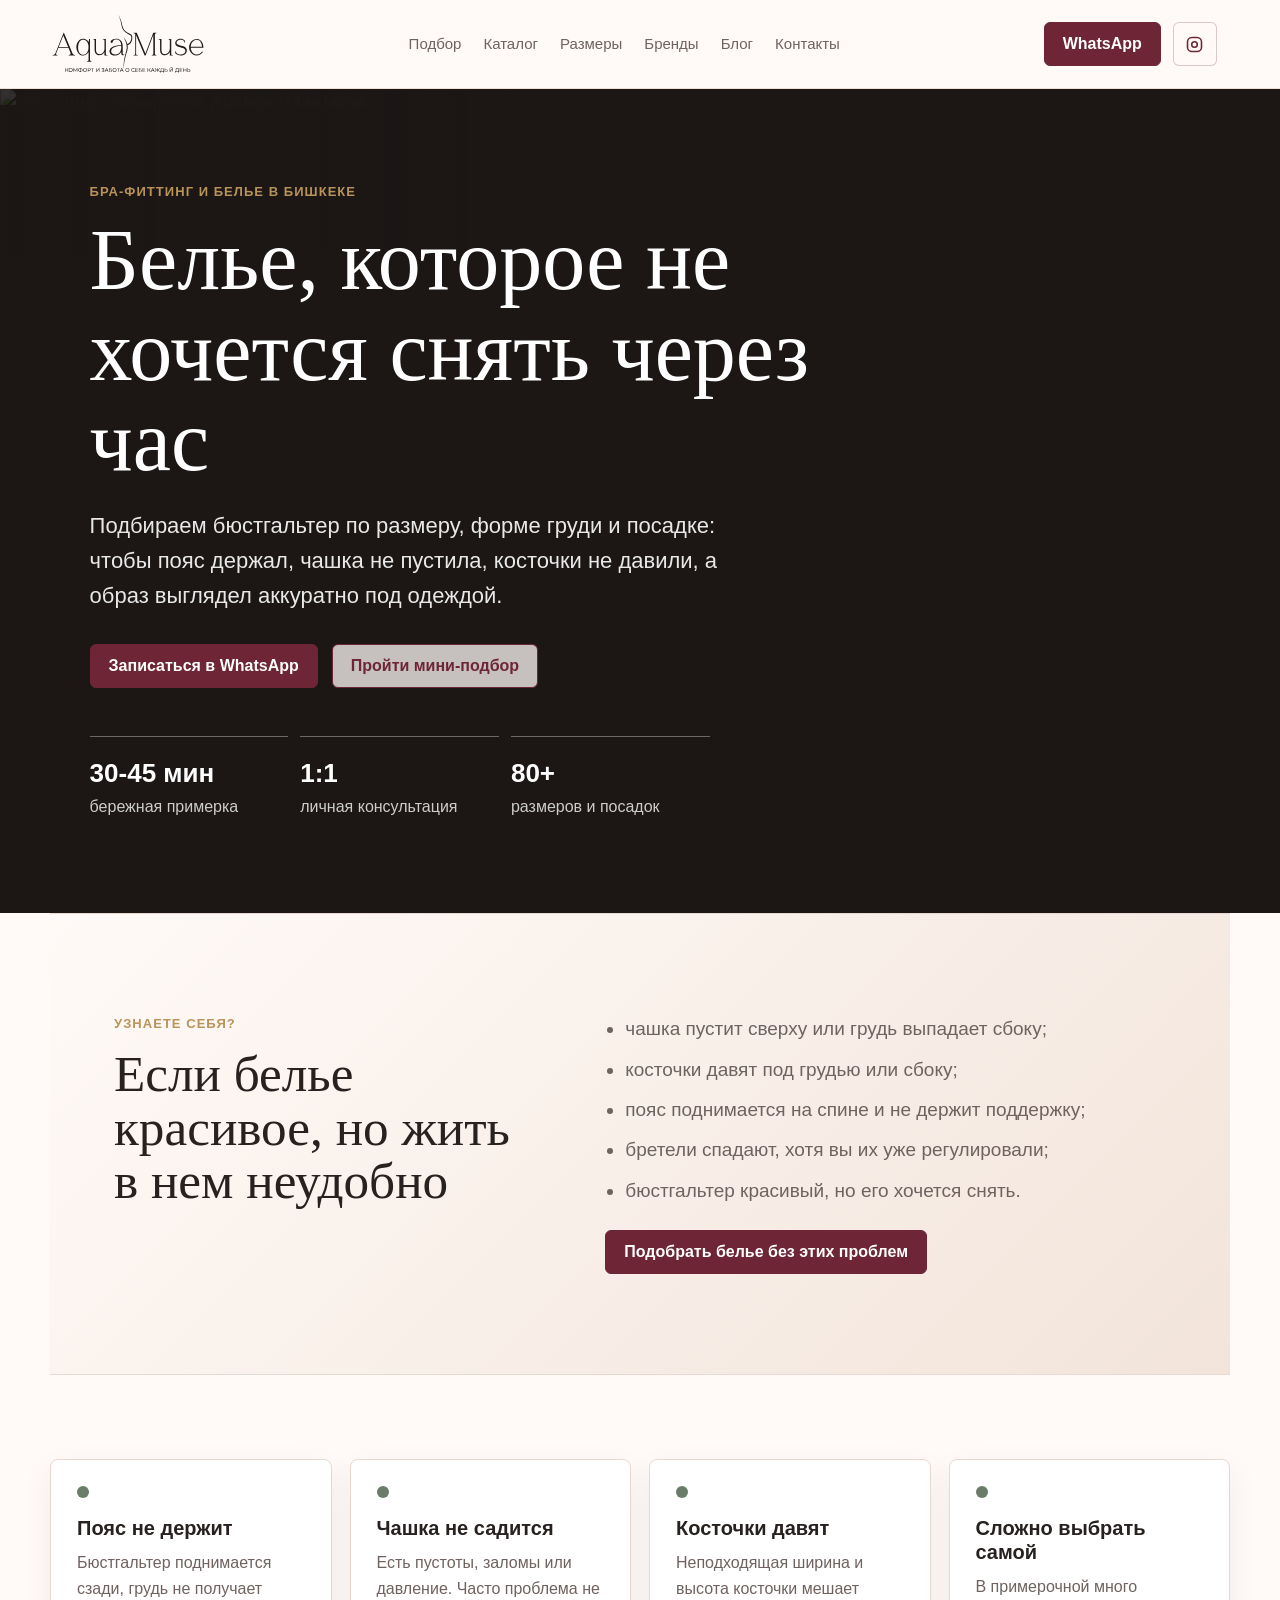
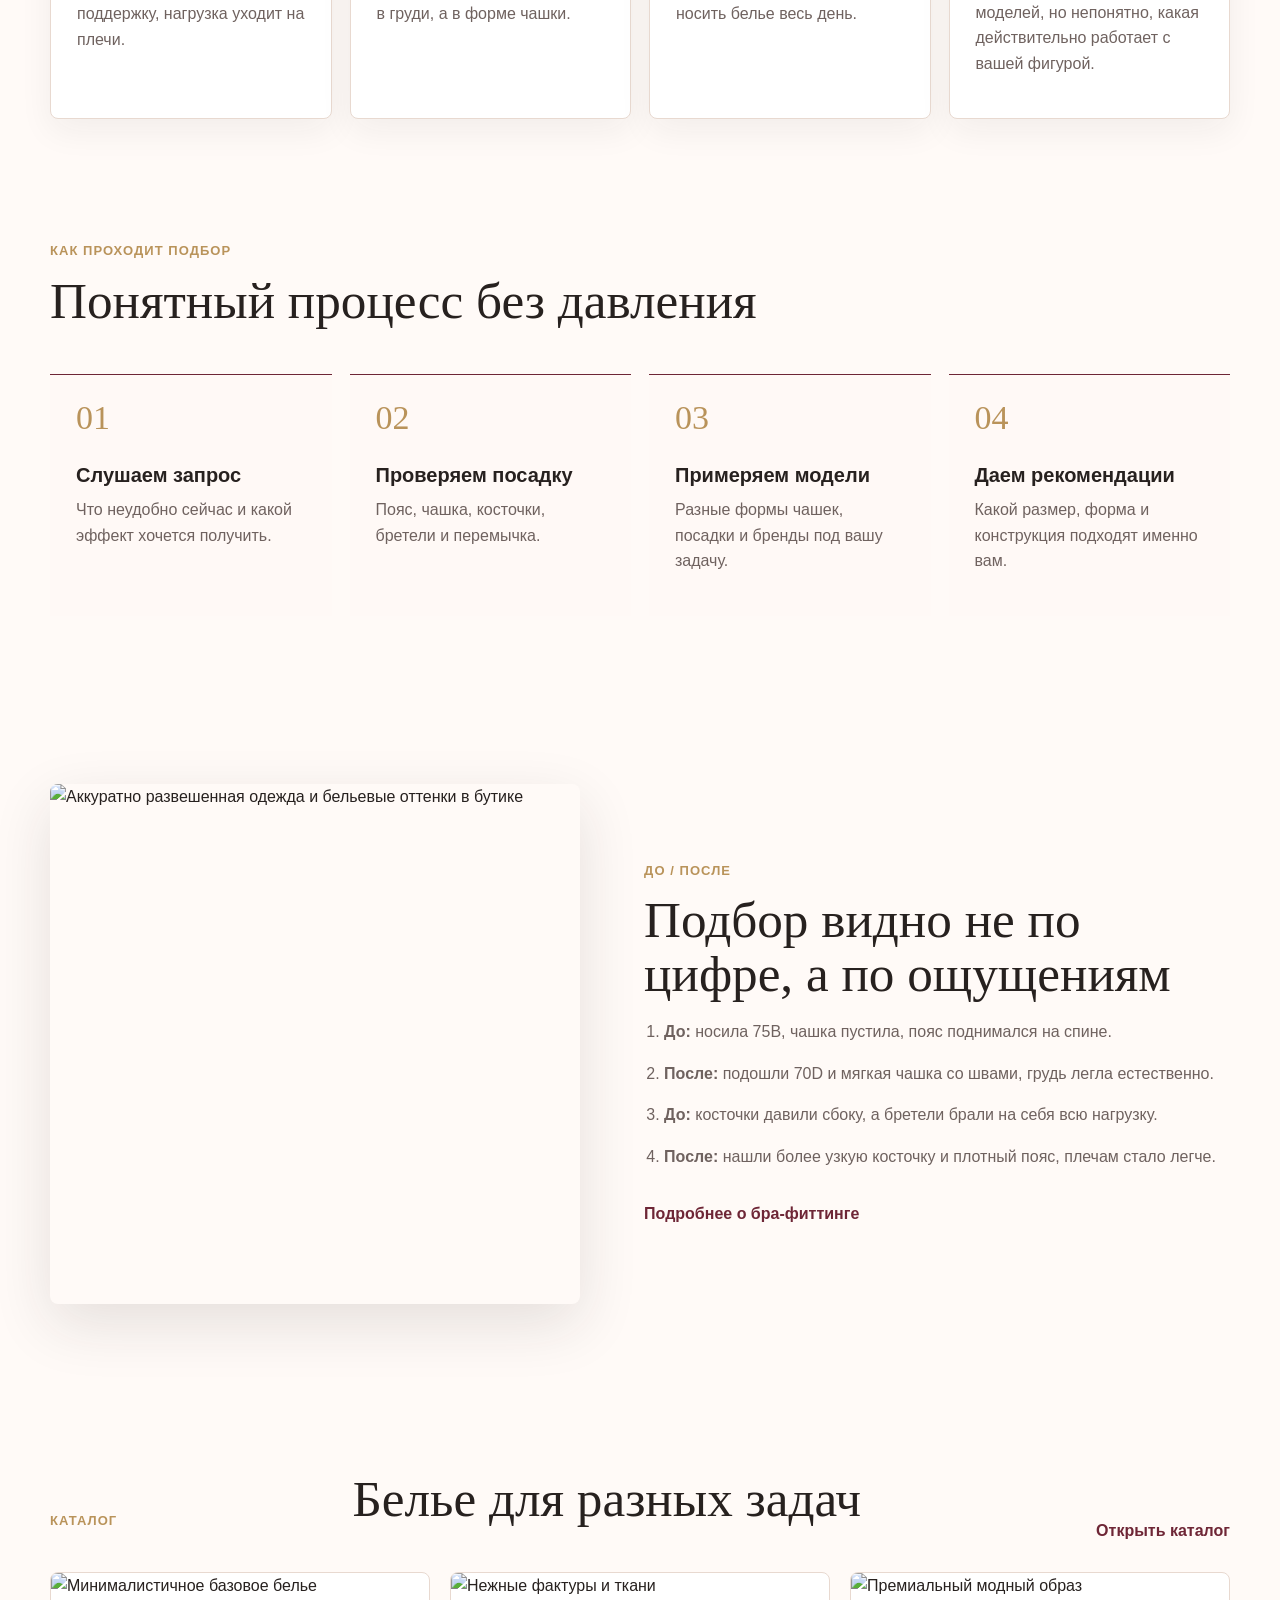
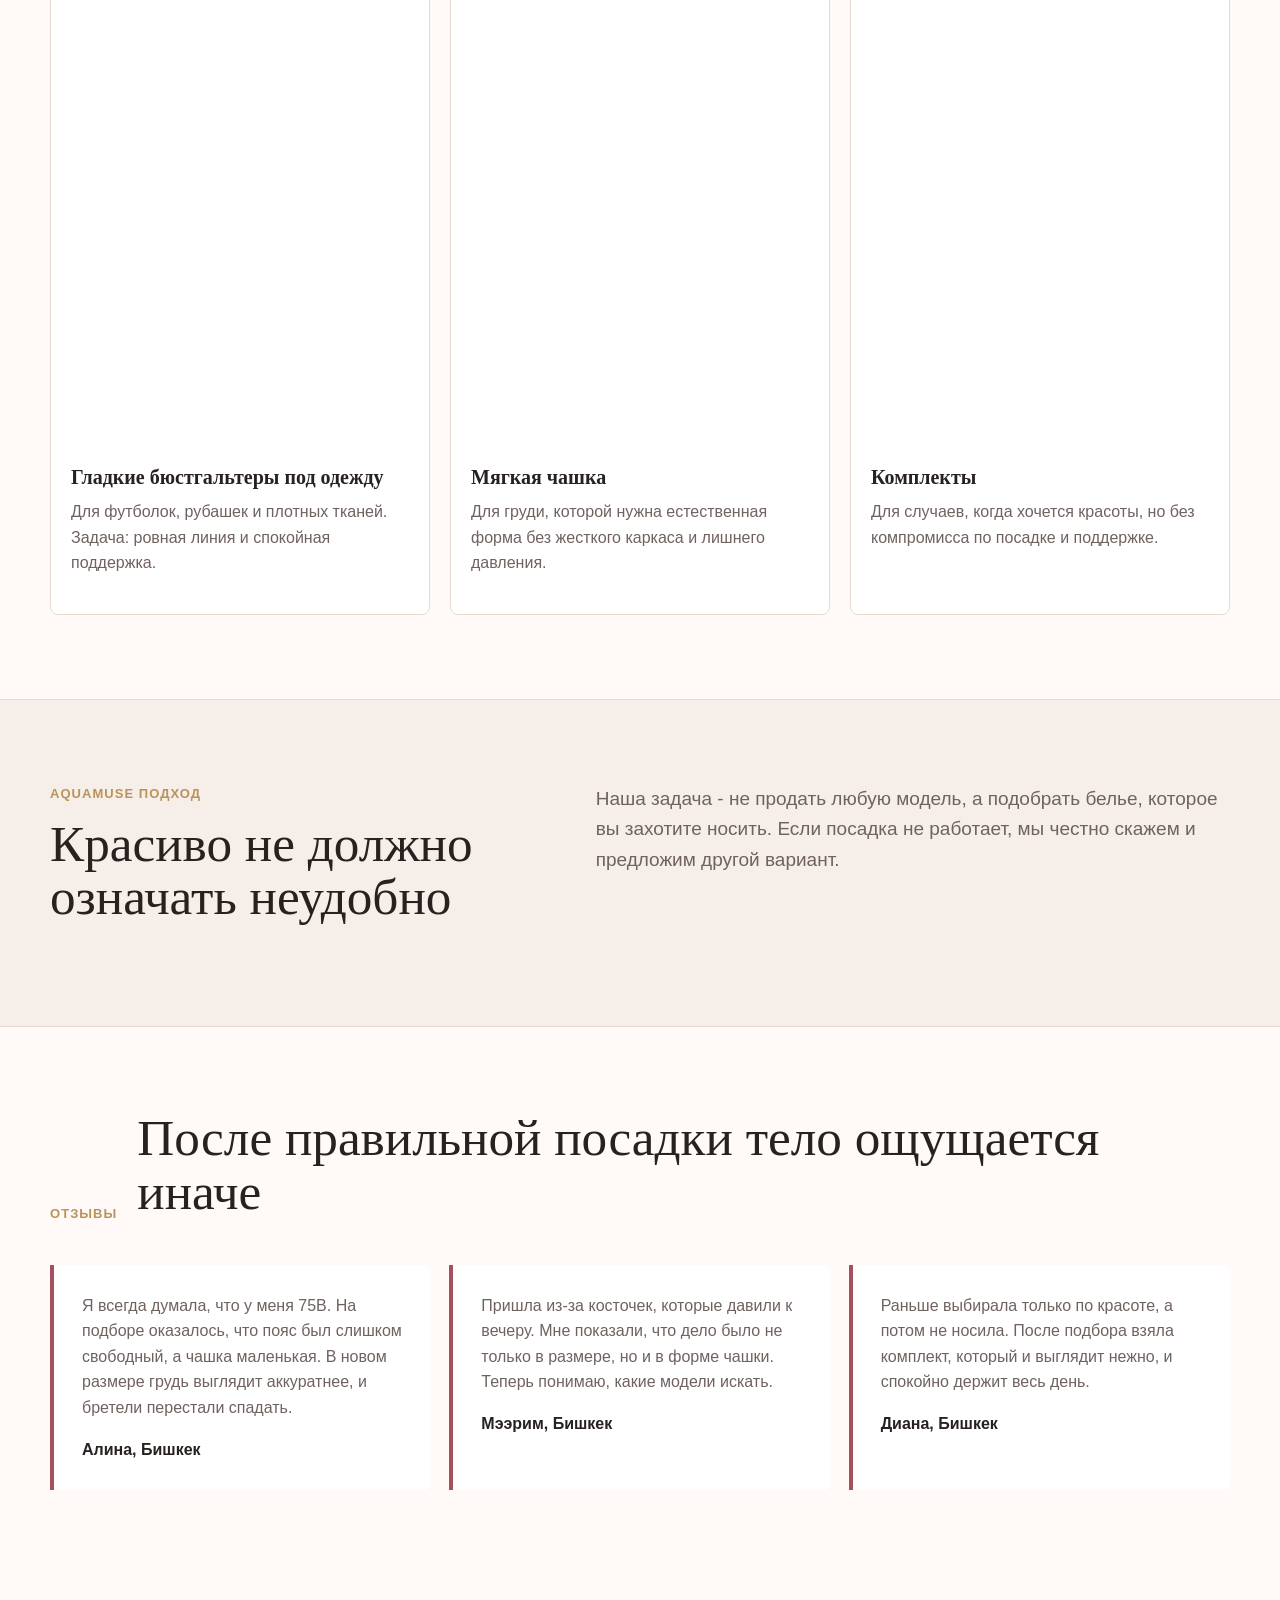
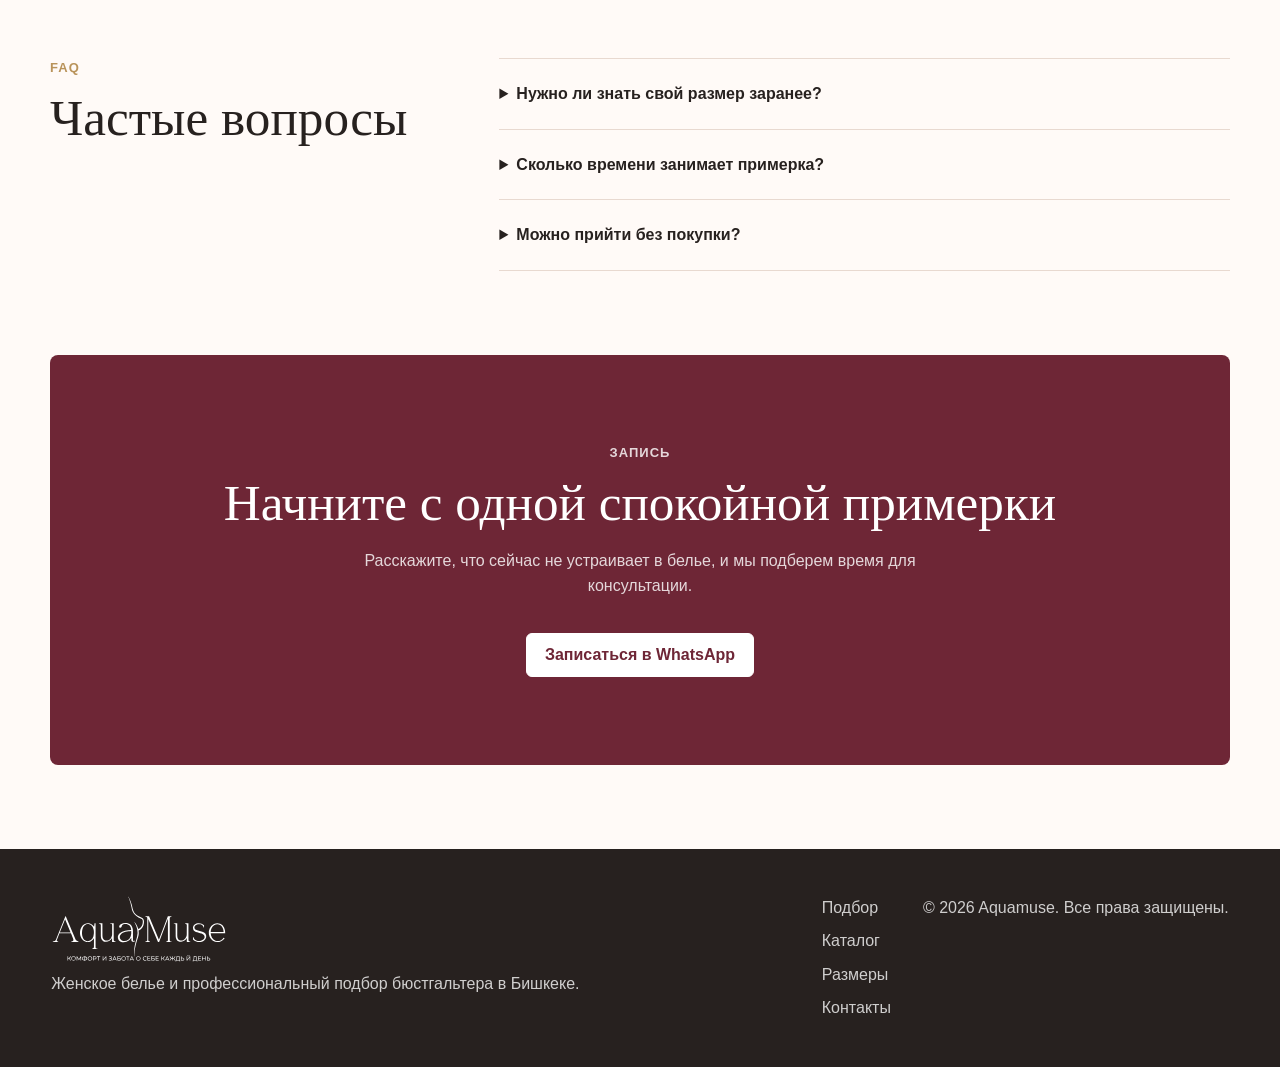
==== index.html @ 0400805e "Improve fit guide visuals and header social link" ====
<!doctype html>
<html lang="ru">
<head>
  <meta charset="utf-8">
  <meta name="viewport" content="width=device-width, initial-scale=1">
  <title>Aquamuse - белье и подбор бюстгальтера в Бишкеке</title>
  <meta name="description" content="Aquamuse помогает подобрать бюстгальтер по размеру, форме груди и посадке. Комфортное белье, бра-фиттинг и примерка в Бишкеке.">
  <meta name="theme-color" content="#f6eee8">
  <meta property="og:title" content="Aquamuse - белье и подбор бюстгальтера в Бишкеке">
  <meta property="og:description" content="Профессиональный подбор бюстгальтера и комфортное женское белье в Бишкеке.">
  <meta property="og:type" content="website">
  <meta property="og:image" content="https://images.unsplash.com/photo-1529139574466-a303027c1d8b?auto=format&fit=crop&w=1400&q=82">
  <link rel="stylesheet" href="styles.css">
  <script type="application/ld+json">
  {
    "@context": "https://schema.org",
    "@type": "LingerieStore",
    "name": "Aquamuse",
    "description": "Женское белье и профессиональный подбор бюстгальтера в Бишкеке.",
    "address": {
      "@type": "PostalAddress",
      "addressLocality": "Бишкек",
      "addressCountry": "KG"
    },
    "areaServed": "Бишкек",
    "url": "https://aquamuse.example"
  }
  </script>
</head>
<body>
  <header class="site-header">
    <a class="brand" href="index.html" aria-label="Aquamuse на главную"><img src="assets/logo-aquamuse.svg" alt="Aquamuse"></a>
    <button class="nav-toggle" type="button" aria-expanded="false" aria-controls="main-nav">
      <span></span><span></span><span></span>
    </button>
    <nav id="main-nav" class="main-nav" aria-label="Главная навигация">
      <a href="podbor-byustgaltera-bishkek.html">Подбор</a>
      <a href="catalog.html">Каталог</a>
      <a href="razmery.html">Размеры</a>
      <a href="brendy.html">Бренды</a>
      <a href="blog.html">Блог</a>
      <a href="kontakty.html">Контакты</a>
    </nav>
    <a class="header-cta" href="https://api.whatsapp.com/send/?phone=996550333087&text&type=phone_number&app_absent=0">WhatsApp</a>
    <a class="header-social" href="https://www.instagram.com/aquamuse.kg?igsh=Z3l3c3MxdXA5Ynk5" target="_blank" rel="noopener" aria-label="Instagram Aquamuse">
      <svg viewBox="0 0 24 24" aria-hidden="true"><rect x="4" y="4" width="16" height="16" rx="5"></rect><circle cx="12" cy="12" r="3.2"></circle><path d="M16.8 7.2h.01"></path></svg>
    </a>
  </header>

  <main>
    <section class="hero">
      <div class="hero-media">
        <img src="https://images.unsplash.com/photo-1529139574466-a303027c1d8b?auto=format&fit=crop&w=1600&q=82" alt="Элегантная примерочная и мягкие ткани белья">
      </div>
      <div class="hero-content">
        <p class="eyebrow">Бра-фиттинг и белье в Бишкеке</p>
        <h1>Белье, которое не хочется снять через час</h1>
        <p class="hero-copy">Подбираем бюстгальтер по размеру, форме груди и посадке: чтобы пояс держал, чашка не пустила, косточки не давили, а образ выглядел аккуратно под одеждой.</p>
        <div class="hero-actions">
          <a class="button primary" href="https://api.whatsapp.com/send/?phone=996550333087&text&type=phone_number&app_absent=0">Записаться в WhatsApp</a>
          <a class="button secondary" href="razmery.html">Пройти мини-подбор</a>
        </div>
        <dl class="hero-stats" aria-label="Преимущества Aquamuse">
          <div><dt>30-45 мин</dt><dd>бережная примерка</dd></div>
          <div><dt>1:1</dt><dd>личная консультация</dd></div>
          <div><dt>80+</dt><dd>размеров и посадок</dd></div>
        </dl>
      </div>
    </section>

    <section class="section self-check">
      <div>
        <p class="eyebrow">Узнаете себя?</p>
        <h2>Если белье красивое, но жить в нем неудобно</h2>
      </div>
      <div>
        <ul class="check-list compact">
          <li>чашка пустит сверху или грудь выпадает сбоку;</li>
          <li>косточки давят под грудью или сбоку;</li>
          <li>пояс поднимается на спине и не держит поддержку;</li>
          <li>бретели спадают, хотя вы их уже регулировали;</li>
          <li>бюстгальтер красивый, но его хочется снять.</li>
        </ul>
        <a class="button primary" href="https://api.whatsapp.com/send/?phone=996550333087&text&type=phone_number&app_absent=0">Подобрать белье без этих проблем</a>
      </div>
    </section>

    <section class="section pain-list" aria-label="Проблемы с посадкой белья">
      <article>
        <span class="icon-dot"></span>
        <h3>Пояс не держит</h3>
        <p>Бюстгальтер поднимается сзади, грудь не получает поддержку, нагрузка уходит на плечи.</p>
      </article>
      <article>
        <span class="icon-dot"></span>
        <h3>Чашка не садится</h3>
        <p>Есть пустоты, заломы или давление. Часто проблема не в груди, а в форме чашки.</p>
      </article>
      <article>
        <span class="icon-dot"></span>
        <h3>Косточки давят</h3>
        <p>Неподходящая ширина и высота косточки мешает носить белье весь день.</p>
      </article>
      <article>
        <span class="icon-dot"></span>
        <h3>Сложно выбрать самой</h3>
        <p>В примерочной много моделей, но непонятно, какая действительно работает с вашей фигурой.</p>
      </article>
    </section>

    <section class="section fit-process">
      <div class="section-heading">
        <div>
          <p class="eyebrow">Как проходит подбор</p>
          <h2>Понятный процесс без давления</h2>
        </div>
      </div>
      <div class="process-grid">
        <article><span>01</span><h3>Слушаем запрос</h3><p>Что неудобно сейчас и какой эффект хочется получить.</p></article>
        <article><span>02</span><h3>Проверяем посадку</h3><p>Пояс, чашка, косточки, бретели и перемычка.</p></article>
        <article><span>03</span><h3>Примеряем модели</h3><p>Разные формы чашек, посадки и бренды под вашу задачу.</p></article>
        <article><span>04</span><h3>Даем рекомендации</h3><p>Какой размер, форма и конструкция подходят именно вам.</p></article>
      </div>
    </section>

    <section class="section split">
      <div class="split-media">
        <img src="https://images.unsplash.com/photo-1558769132-cb1aea458c5e?auto=format&fit=crop&w=1300&q=82" alt="Аккуратно развешенная одежда и бельевые оттенки в бутике">
      </div>
      <div class="split-content">
        <p class="eyebrow">До / После</p>
        <h2>Подбор видно не по цифре, а по ощущениям</h2>
        <ol class="steps">
          <li><strong>До:</strong> носила 75B, чашка пустила, пояс поднимался на спине.</li>
          <li><strong>После:</strong> подошли 70D и мягкая чашка со швами, грудь легла естественно.</li>
          <li><strong>До:</strong> косточки давили сбоку, а бретели брали на себя всю нагрузку.</li>
          <li><strong>После:</strong> нашли более узкую косточку и плотный пояс, плечам стало легче.</li>
        </ol>
        <a class="text-link" href="podbor-byustgaltera-bishkek.html">Подробнее о бра-фиттинге</a>
      </div>
    </section>

    <section class="section catalog-preview">
      <div class="section-heading">
        <p class="eyebrow">Каталог</p>
        <h2>Белье для разных задач</h2>
        <a class="text-link" href="catalog.html">Открыть каталог</a>
      </div>
      <div class="product-grid">
        <article class="product-card">
          <img src="https://images.unsplash.com/photo-1583846717393-dc2412c95ed7?auto=format&fit=crop&w=900&q=80" alt="Минималистичное базовое белье">
          <h3>Гладкие бюстгальтеры под одежду</h3>
          <p>Для футболок, рубашек и плотных тканей. Задача: ровная линия и спокойная поддержка.</p>
        </article>
        <article class="product-card">
          <img src="https://images.unsplash.com/photo-1618220179428-22790b461013?auto=format&fit=crop&w=900&q=80" alt="Нежные фактуры и ткани">
          <h3>Мягкая чашка</h3>
          <p>Для груди, которой нужна естественная форма без жесткого каркаса и лишнего давления.</p>
        </article>
        <article class="product-card">
          <img src="https://images.unsplash.com/photo-1515886657613-9f3515b0c78f?auto=format&fit=crop&w=900&q=80" alt="Премиальный модный образ">
          <h3>Комплекты</h3>
          <p>Для случаев, когда хочется красоты, но без компромисса по посадке и поддержке.</p>
        </article>
      </div>
    </section>

    <section class="section trust-band">
      <div>
        <p class="eyebrow">Aquamuse подход</p>
        <h2>Красиво не должно означать неудобно</h2>
      </div>
      <p>Наша задача - не продать любую модель, а подобрать белье, которое вы захотите носить. Если посадка не работает, мы честно скажем и предложим другой вариант.</p>
    </section>

    <section class="section reviews">
      <div class="section-heading">
        <p class="eyebrow">Отзывы</p>
        <h2>После правильной посадки тело ощущается иначе</h2>
      </div>
      <div class="review-grid">
        <blockquote>
          <p>Я всегда думала, что у меня 75B. На подборе оказалось, что пояс был слишком свободный, а чашка маленькая. В новом размере грудь выглядит аккуратнее, и бретели перестали спадать.</p>
          <cite>Алина, Бишкек</cite>
        </blockquote>
        <blockquote>
          <p>Пришла из-за косточек, которые давили к вечеру. Мне показали, что дело было не только в размере, но и в форме чашки. Теперь понимаю, какие модели искать.</p>
          <cite>Мээрим, Бишкек</cite>
        </blockquote>
        <blockquote>
          <p>Раньше выбирала только по красоте, а потом не носила. После подбора взяла комплект, который и выглядит нежно, и спокойно держит весь день.</p>
          <cite>Диана, Бишкек</cite>
        </blockquote>
      </div>
    </section>

    <section class="section faq">
      <div>
        <p class="eyebrow">FAQ</p>
        <h2>Частые вопросы</h2>
      </div>
      <div class="accordion">
        <details>
          <summary>Нужно ли знать свой размер заранее?</summary>
          <p>Нет. Для этого и нужен подбор: мы проверим текущий размер, посадку и предложим подходящие варианты.</p>
        </details>
        <details>
          <summary>Сколько времени занимает примерка?</summary>
          <p>Обычно 30-45 минут. Если нужно подобрать несколько задач, лучше заложить около часа.</p>
        </details>
        <details>
          <summary>Можно прийти без покупки?</summary>
          <p>Да. Консультация помогает понять размер и посадку, а покупка остается вашим решением.</p>
        </details>
      </div>
    </section>

    <section class="section final-cta">
      <p class="eyebrow">Запись</p>
      <h2>Начните с одной спокойной примерки</h2>
      <p>Расскажите, что сейчас не устраивает в белье, и мы подберем время для консультации.</p>
      <a class="button primary" href="https://api.whatsapp.com/send/?phone=996550333087&text&type=phone_number&app_absent=0">Записаться в WhatsApp</a>
    </section>
  </main>

  <footer class="site-footer">
    <div>
      <a class="brand" href="index.html"><img src="assets/logo-aquamuse.svg" alt="Aquamuse"></a>
      <p>Женское белье и профессиональный подбор бюстгальтера в Бишкеке.</p>
    </div>
    <nav aria-label="Навигация в подвале">
      <a href="podbor-byustgaltera-bishkek.html">Подбор</a>
      <a href="catalog.html">Каталог</a>
      <a href="razmery.html">Размеры</a>
      <a href="kontakty.html">Контакты</a>
    </nav>
    <p class="footer-note">© 2026 Aquamuse. Все права защищены.</p>
  </footer>
  <script src="script.js"></script>
</body>
</html>
---- styles.css ----
:root {
  --ink: #27211f;
  --muted: #6f625f;
  --paper: #fffaf7;
  --soft: #f6eee8;
  --line: #e8d9d0;
  --rose: #a84f5f;
  --wine: #6e2636;
  --sage: #697d68;
  --blue: #425a6b;
  --gold: #b9935a;
  --shadow: 0 20px 60px rgba(39, 33, 31, .12);
}

* { box-sizing: border-box; }

html { scroll-behavior: smooth; }

body {
  margin: 0;
  color: var(--ink);
  background: var(--paper);
  font-family: Inter, "Segoe UI", Arial, sans-serif;
  line-height: 1.6;
}

img {
  display: block;
  width: 100%;
  height: 100%;
  object-fit: cover;
}

a { color: inherit; text-decoration: none; }

.site-header {
  position: sticky;
  top: 0;
  z-index: 20;
  display: grid;
  grid-template-columns: auto 1fr auto auto auto;
  align-items: center;
  gap: 12px;
  min-height: 76px;
  padding: 14px clamp(18px, 4vw, 52px);
  background: rgba(255, 250, 247, .88);
  border-bottom: 1px solid rgba(232, 217, 208, .78);
  backdrop-filter: blur(18px);
}

.brand {
  display: inline-flex;
  align-items: center;
  width: clamp(132px, 12vw, 172px);
  min-width: 132px;
}

.brand img {
  display: block;
  width: 100%;
  height: auto;
  object-fit: contain;
}

.main-nav {
  display: flex;
  justify-content: center;
  gap: 22px;
  color: var(--muted);
  font-size: 15px;
}

.main-nav a:hover, .text-link:hover { color: var(--wine); }

.header-cta, .button {
  display: inline-flex;
  align-items: center;
  justify-content: center;
  min-height: 44px;
  padding: 12px 18px;
  border: 1px solid var(--wine);
  border-radius: 6px;
  font-weight: 700;
  line-height: 1.1;
}

.header-cta, .button.primary {
  color: #fff;
  background: var(--wine);
}

.header-social {
  display: inline-grid;
  place-items: center;
  width: 44px;
  height: 44px;
  border: 1px solid rgba(110, 38, 54, .24);
  border-radius: 6px;
  color: var(--wine);
  background: rgba(255, 250, 247, .9);
  transition: transform .2s ease, border-color .2s ease, background .2s ease;
}

.header-social:hover {
  border-color: var(--wine);
  background: #fff;
  transform: translateY(-1px);
}

.header-social svg {
  width: 21px;
  height: 21px;
  fill: none;
  stroke: currentColor;
  stroke-width: 1.8;
}

.button.secondary {
  color: var(--wine);
  background: rgba(255, 250, 247, .75);
}

.nav-toggle {
  display: none;
  width: 44px;
  height: 44px;
  border: 1px solid var(--line);
  border-radius: 6px;
  background: #fff;
}

.nav-toggle span {
  display: block;
  width: 18px;
  height: 2px;
  margin: 4px auto;
  background: var(--ink);
}

.hero {
  position: relative;
  display: grid;
  min-height: calc(100vh - 76px);
  overflow: hidden;
  background: #1c1715;
}

.hero-media {
  position: absolute;
  inset: 0;
  opacity: .72;
}

.hero-media::after {
  content: "";
  position: absolute;
  inset: 0;
  background: linear-gradient(90deg, rgba(28, 23, 21, .84), rgba(28, 23, 21, .48), rgba(28, 23, 21, .16));
}

.hero-content {
  position: relative;
  align-self: center;
  width: min(720px, calc(100% - 36px));
  margin-left: clamp(18px, 7vw, 96px);
  padding: 72px 0;
  color: #fff;
}

.eyebrow {
  margin: 0 0 12px;
  color: var(--gold);
  font-size: 13px;
  font-weight: 800;
  letter-spacing: .08em;
  text-transform: uppercase;
}

h1, h2, h3, p { margin-top: 0; }

h1, h2 {
  line-height: 1.05;
  letter-spacing: 0;
}

h1 {
  max-width: 820px;
  margin-bottom: 22px;
  font-family: Georgia, "Times New Roman", serif;
  font-size: clamp(42px, 7vw, 86px);
  font-weight: 500;
}

h2 {
  margin-bottom: 18px;
  font-family: Georgia, "Times New Roman", serif;
  font-size: clamp(30px, 4vw, 52px);
  font-weight: 500;
}

h3 { margin-bottom: 10px; font-size: 20px; line-height: 1.2; }

.hero-copy {
  max-width: 650px;
  color: rgba(255, 255, 255, .9);
  font-size: clamp(18px, 2vw, 22px);
}

.hero-actions {
  display: flex;
  flex-wrap: wrap;
  gap: 14px;
  margin-top: 30px;
}

.hero-stats {
  display: grid;
  grid-template-columns: repeat(3, minmax(120px, 1fr));
  gap: 12px;
  max-width: 620px;
  margin: 48px 0 0;
}

.hero-stats div {
  padding-top: 16px;
  border-top: 1px solid rgba(255, 255, 255, .35);
}

.hero-stats dt {
  font-size: 26px;
  font-weight: 800;
}

.hero-stats dd {
  margin: 0;
  color: rgba(255, 255, 255, .78);
}

.section, .page-title, .page-hero {
  width: min(1180px, calc(100% - 36px));
  margin-inline: auto;
}

.section { padding: 84px 0; }

.intro-grid, .trust-band, .booking-section, .self-check {
  display: grid;
  grid-template-columns: minmax(260px, .85fr) minmax(320px, 1.15fr);
  gap: clamp(28px, 6vw, 86px);
  align-items: start;
}

.intro-grid p:last-child, .trust-band p:last-child {
  color: var(--muted);
  font-size: 19px;
}

.self-check {
  padding: clamp(62px, 8vw, 100px) clamp(18px, 5vw, 72px);
  border-block: 1px solid var(--line);
  background: linear-gradient(135deg, #fffaf7, #f2e4da);
}

.self-check .button {
  margin-top: 24px;
}

.pain-list, .fit-grid, .brand-list, .blog-grid {
  display: grid;
  grid-template-columns: repeat(4, 1fr);
  gap: 18px;
}

.pain-list article, .fit-grid article, .brand-list article, .blog-grid article, .booking-note, .contact-panel {
  min-height: 100%;
  padding: 26px;
  border: 1px solid var(--line);
  border-radius: 8px;
  background: #fff;
  box-shadow: 0 12px 34px rgba(39, 33, 31, .06);
}

.pain-list p, .fit-grid p, .brand-list p, .blog-grid p, .product-card p, blockquote p {
  color: var(--muted);
}

.icon-dot {
  display: block;
  width: 12px;
  height: 12px;
  margin-bottom: 18px;
  border-radius: 50%;
  background: var(--sage);
}

.split, .page-hero {
  display: grid;
  grid-template-columns: minmax(300px, .95fr) minmax(320px, 1.05fr);
  gap: clamp(28px, 5vw, 68px);
  align-items: center;
}

.split-media, .page-hero img {
  min-height: 520px;
  overflow: hidden;
  border-radius: 8px;
  box-shadow: var(--shadow);
}

.steps {
  display: grid;
  gap: 16px;
  padding-left: 20px;
  color: var(--muted);
}

.text-link {
  display: inline-flex;
  margin-top: 16px;
  color: var(--wine);
  font-weight: 800;
}

.section-heading {
  display: flex;
  align-items: end;
  justify-content: space-between;
  gap: 20px;
  margin-bottom: 28px;
}

.product-grid {
  display: grid;
  grid-template-columns: repeat(3, 1fr);
  gap: 20px;
}

.product-grid.large {
  grid-template-columns: repeat(4, 1fr);
}

.product-card {
  overflow: hidden;
  border: 1px solid var(--line);
  border-radius: 8px;
  background: #fff;
}

.product-card img {
  aspect-ratio: 4 / 5;
  height: auto;
}

.product-card h2, .product-card h3, .product-card p {
  padding-inline: 20px;
}

.product-card h2, .product-card h3 {
  margin-top: 20px;
  font-family: Georgia, "Times New Roman", serif;
}

.product-card p { padding-bottom: 22px; }

.trust-band {
  width: 100%;
  max-width: none;
  padding-inline: max(18px, calc((100vw - 1180px) / 2));
  background: var(--soft);
  border-block: 1px solid var(--line);
}

.review-grid {
  display: grid;
  grid-template-columns: repeat(3, 1fr);
  gap: 18px;
}

blockquote {
  margin: 0;
  padding: 28px;
  border-left: 4px solid var(--rose);
  background: #fff;
  border-radius: 0 8px 8px 0;
}

cite {
  color: var(--ink);
  font-style: normal;
  font-weight: 800;
}

.faq {
  display: grid;
  grid-template-columns: .7fr 1.3fr;
  gap: 56px;
}

details {
  border-top: 1px solid var(--line);
  padding: 22px 0;
}

details:last-child { border-bottom: 1px solid var(--line); }

summary {
  cursor: pointer;
  font-weight: 800;
}

details p {
  margin: 14px 0 0;
  color: var(--muted);
}

.final-cta {
  text-align: center;
  padding: 88px 24px;
  background: var(--wine);
  color: #fff;
  border-radius: 8px;
  margin-bottom: 84px;
}

.final-cta p {
  max-width: 620px;
  margin-inline: auto;
  color: rgba(255, 255, 255, .82);
}

.final-cta .button.primary {
  margin-top: 18px;
  color: var(--wine);
  background: #fff;
  border-color: #fff;
}

.page-title {
  padding: 86px 0 34px;
}

.page-title p {
  max-width: 760px;
  color: var(--muted);
  font-size: 19px;
}

.fit-guide-hero {
  display: grid;
  grid-template-columns: minmax(0, 1.15fr) minmax(280px, .55fr);
  gap: clamp(28px, 6vw, 84px);
  align-items: end;
  width: min(1180px, calc(100% - 36px));
  margin-inline: auto;
  padding: clamp(72px, 10vw, 126px) 0 54px;
}

.fit-guide-hero p {
  max-width: 760px;
  color: var(--muted);
  font-size: clamp(18px, 2vw, 22px);
}

.fit-guide-card {
  padding: 28px;
  border: 1px solid var(--line);
  border-radius: 8px;
  background: var(--soft);
}

.fit-guide-card span {
  display: block;
  margin-bottom: 28px;
  color: var(--gold);
  font-weight: 800;
  letter-spacing: .08em;
  text-transform: uppercase;
}

.fit-guide-card strong {
  display: block;
  margin-bottom: 12px;
  font-family: Georgia, "Times New Roman", serif;
  font-size: clamp(28px, 3vw, 42px);
  font-weight: 500;
  line-height: 1.05;
}

.measure-steps {
  padding-top: 42px;
}

.measure-grid {
  display: grid;
  gap: 18px;
}

.measure-grid {
  grid-template-columns: repeat(3, 1fr);
}

.measure-grid article {
  padding: 28px;
  border: 1px solid var(--line);
  border-radius: 8px;
  background: #fff;
}

.measure-grid span {
  display: block;
  margin-bottom: 24px;
  color: var(--wine);
  font-family: Georgia, "Times New Roman", serif;
  font-size: 36px;
  line-height: 1;
}

.measure-grid p {
  color: var(--muted);
}

.fit-guide-calculator {
  padding: clamp(42px, 6vw, 72px) clamp(18px, 5vw, 62px);
  border-block: 1px solid var(--line);
  background: linear-gradient(135deg, #fffaf7, #f3e6dd);
}

.fit-check {
  width: 100%;
  max-width: none;
  padding-inline: max(18px, calc((100vw - 1180px) / 2));
}

.fit-check .section-heading {
  width: min(1180px, 100%);
  margin-inline: auto;
}

.fit-check-layout {
  display: grid;
  grid-template-columns: minmax(320px, .95fr) minmax(360px, .78fr);
  gap: clamp(28px, 7vw, 96px);
  align-items: start;
  padding: clamp(34px, 5vw, 62px) 0 0;
  border-top: 1px solid rgba(232, 217, 208, .82);
}

.fit-check-list {
  display: grid;
  border-bottom: 1px solid rgba(232, 217, 208, .82);
}

.fit-check-list article {
  display: grid;
  grid-template-columns: 54px minmax(0, 1fr);
  gap: 18px;
  padding: 22px 0;
  border-top: 1px solid rgba(232, 217, 208, .82);
}

.fit-check-list article:first-child {
  border-top: 0;
}

.fit-check-list span {
  color: var(--gold);
  font-weight: 800;
  letter-spacing: .08em;
}

.fit-check-list h3 {
  margin-bottom: 8px;
  color: var(--wine);
  font-family: Georgia, "Times New Roman", serif;
  font-size: clamp(24px, 2.6vw, 34px);
  font-weight: 500;
  line-height: 1.08;
}

.fit-check-list p {
  margin: 0;
  color: var(--muted);
  font-size: 17px;
}

.fit-check-button {
  justify-self: start;
  margin: 26px 0 34px 72px;
}

.fit-check-visual {
  position: sticky;
  top: 104px;
  display: grid;
  place-items: center;
  min-height: 620px;
  border-bottom: 1px solid rgba(232, 217, 208, .82);
}

.fit-check-visual img {
  width: min(100%, 430px);
  height: auto;
  object-fit: contain;
}

.fit-troubles {
  display: grid;
  grid-template-columns: minmax(260px, .8fr) minmax(320px, 1.2fr);
  gap: clamp(28px, 6vw, 72px);
}

.trouble-list {
  display: grid;
  border-top: 1px solid var(--line);
}

.trouble-list article {
  display: grid;
  grid-template-columns: minmax(180px, .55fr) 1fr;
  gap: 22px;
  padding: 20px 0;
  border-bottom: 1px solid var(--line);
}

.trouble-list strong {
  color: var(--ink);
}

.trouble-list span {
  color: var(--muted);
}

.page-hero {
  padding: 72px 0;
}

.page-hero p {
  color: var(--muted);
  font-size: 19px;
}

.article-layout {
  display: grid;
  grid-template-columns: minmax(0, 1fr) 320px;
  gap: 48px;
  align-items: start;
}

.article-layout article {
  max-width: 760px;
}

.article-layout h2 {
  margin-top: 38px;
  font-size: clamp(26px, 3vw, 38px);
}

.check-list {
  display: grid;
  gap: 10px;
  padding-left: 20px;
}

.check-list.compact {
  margin: 0;
  color: var(--muted);
  font-size: 19px;
}

.fit-process {
  padding-top: 38px;
}

.process-grid {
  display: grid;
  grid-template-columns: repeat(4, 1fr);
  gap: 18px;
}

.process-grid article {
  min-height: 220px;
  padding: 26px;
  border-top: 1px solid var(--wine);
  background: rgba(255, 250, 247, .58);
}

.process-grid span {
  display: block;
  margin-bottom: 28px;
  color: var(--gold);
  font-family: Georgia, "Times New Roman", serif;
  font-size: 34px;
  line-height: 1;
}

.process-grid p {
  color: var(--muted);
}

.booking-note {
  position: sticky;
  top: 104px;
}

.contact-hero {
  grid-template-columns: 1fr .75fr;
}

.contacts-page {
  width: min(1180px, calc(100% - 36px));
  margin-inline: auto;
  padding: clamp(58px, 8vw, 96px) 0 72px;
}

.contacts-page h1 {
  max-width: 860px;
  margin-bottom: 28px;
  font-size: clamp(48px, 7.4vw, 88px);
}

.contacts-lead {
  max-width: 720px;
  margin-bottom: 38px;
  color: var(--muted);
  font-size: clamp(18px, 2vw, 22px);
}

.contacts-grid {
  display: grid;
  grid-template-columns: repeat(2, minmax(0, 1fr));
  gap: 16px;
  max-width: 980px;
}

.contact-card {
  min-height: 142px;
  padding: 24px 26px;
  border: 1px solid var(--line);
  border-radius: 8px;
  background: rgba(255, 250, 247, .72);
  transition: border-color .2s ease, transform .2s ease, box-shadow .2s ease;
}

a.contact-card:hover {
  border-color: rgba(110, 38, 54, .42);
  box-shadow: 0 14px 34px rgba(39, 33, 31, .08);
  transform: translateY(-2px);
}

.contact-card span {
  display: block;
  margin-bottom: 12px;
  color: var(--wine);
  font-weight: 800;
}

.contact-card strong {
  display: block;
  color: var(--muted);
  font-size: 21px;
  font-weight: 500;
}

.contact-card p {
  margin: 4px 0 0;
  color: var(--muted);
  font-size: 21px;
}

.booking-form {
  display: grid;
  gap: 16px;
  padding: 28px;
  border: 1px solid var(--line);
  border-radius: 8px;
  background: #fff;
}

label {
  display: grid;
  gap: 6px;
  color: var(--muted);
  font-weight: 700;
}

input, select, textarea {
  width: 100%;
  border: 1px solid var(--line);
  border-radius: 6px;
  padding: 12px 13px;
  color: var(--ink);
  background: #fffaf7;
  font: inherit;
}

.form-note {
  margin: 0;
  color: var(--muted);
  font-size: 14px;
}

.size-calculator {
  display: grid;
  grid-template-columns: minmax(320px, 1fr) minmax(320px, 440px);
  gap: clamp(28px, 5vw, 72px);
  align-items: start;
}

.calculator-copy p {
  color: var(--muted);
  font-size: 18px;
}

.calculator-card {
  display: grid;
  gap: 16px;
  padding: 28px;
  border: 1px solid var(--line);
  border-radius: 8px;
  background: #fff;
  box-shadow: var(--shadow);
}

.calculator-result {
  display: grid;
  gap: 8px;
  margin-top: 6px;
  padding: 22px;
  border: 1px solid var(--line);
  border-radius: 8px;
  background: var(--soft);
}

.result-label {
  color: var(--muted);
  font-size: 13px;
  font-weight: 800;
  letter-spacing: .08em;
  text-transform: uppercase;
}

.calculator-result strong {
  color: var(--wine);
  font-family: Georgia, "Times New Roman", serif;
  font-size: 46px;
  line-height: 1;
}

.calculator-result p {
  margin: 0;
  color: var(--muted);
}

.site-footer {
  display: grid;
  grid-template-columns: 1fr auto auto;
  gap: 32px;
  align-items: start;
  padding: 46px clamp(18px, 4vw, 52px);
  color: rgba(255, 255, 255, .78);
  background: #27211f;
}

.site-footer .brand {
  width: 176px;
  filter: invert(1) brightness(1.9);
}

.site-footer nav {
  display: grid;
  gap: 8px;
}

.footer-note { margin: 0; }

.sticky-whatsapp {
  position: fixed;
  left: 18px;
  right: 18px;
  bottom: 16px;
  z-index: 40;
  display: none;
  min-height: 52px;
  align-items: center;
  justify-content: center;
  border-radius: 8px;
  color: #fff;
  background: var(--wine);
  box-shadow: 0 16px 38px rgba(39, 33, 31, .24);
  font-weight: 800;
}

@media (max-width: 980px) {
  .site-header { grid-template-columns: auto auto; }
  .brand { width: 142px; min-width: 142px; }
  .nav-toggle { display: block; justify-self: end; }
  .main-nav {
    display: none;
    grid-column: 1 / -1;
    justify-content: start;
    flex-wrap: wrap;
    padding: 12px 0 4px;
  }
  .main-nav.open { display: flex; }
  .header-cta, .header-social { display: none; }
  .pain-list, .fit-grid, .brand-list, .blog-grid, .product-grid.large, .measure-grid { grid-template-columns: repeat(2, 1fr); }
  .fit-check-layout { grid-template-columns: 1fr; gap: 18px; padding-top: 22px; }
  .fit-check-list article { grid-template-columns: 48px 1fr; }
  .fit-check-visual { order: -1; position: static; min-height: auto; padding: 12px 0 20px; border-bottom: 1px solid rgba(232, 217, 208, .82); }
  .fit-check-visual img { width: min(100%, 330px); }
  .split, .page-hero, .fit-guide-hero, .intro-grid, .trust-band, .booking-section, .self-check, .fit-troubles, .faq, .article-layout, .contact-hero, .size-calculator { grid-template-columns: 1fr; }
  .contacts-grid { grid-template-columns: 1fr; }
  .process-grid { grid-template-columns: repeat(2, 1fr); }
  .booking-note { position: static; }
  .site-footer { grid-template-columns: 1fr; }
}

@media (max-width: 720px) {
  .hero { min-height: 720px; }
  .hero-media::after { background: linear-gradient(0deg, rgba(28, 23, 21, .9), rgba(28, 23, 21, .38)); }
  .hero-content { align-self: end; margin-inline: 18px; padding-bottom: 54px; }
  .section, .page-title, .page-hero, .fit-guide-hero {
    width: 100%;
    padding-left: 18px;
    padding-right: 18px;
  }
  .hero-stats, .product-grid, .review-grid, .pain-list, .fit-grid, .brand-list, .blog-grid, .product-grid.large, .measure-grid, .trouble-list article { grid-template-columns: 1fr; }
  .fit-check-list article { grid-template-columns: 1fr; gap: 8px; padding: 20px 0; }
  .fit-check-button { margin-left: 0; }
  .process-grid { grid-template-columns: 1fr; }
  .section { padding-top: 58px; padding-bottom: 58px; }
  .section-heading { align-items: start; flex-direction: column; }
  .split-media, .page-hero img { min-height: 360px; }
  .final-cta { margin-bottom: 58px; }
  .sticky-whatsapp { display: flex; }
  body { padding-bottom: 76px; }
}
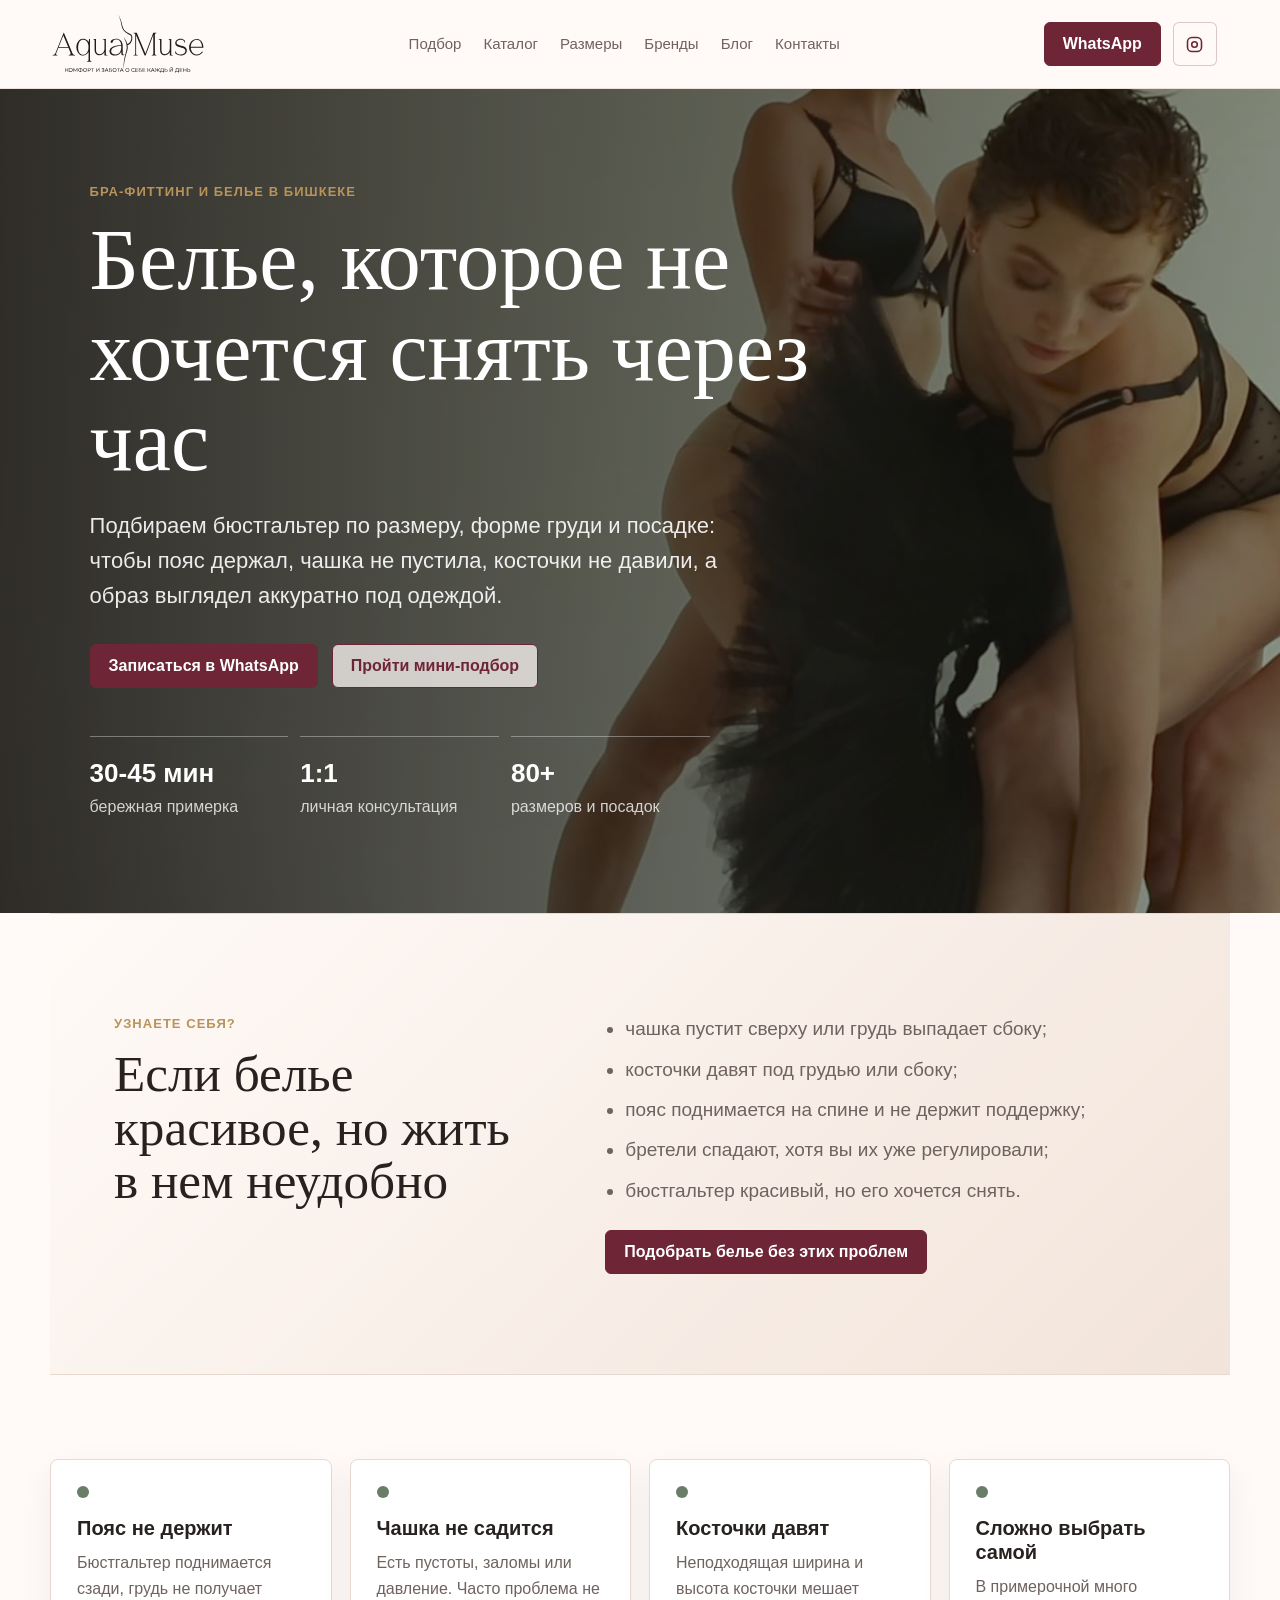
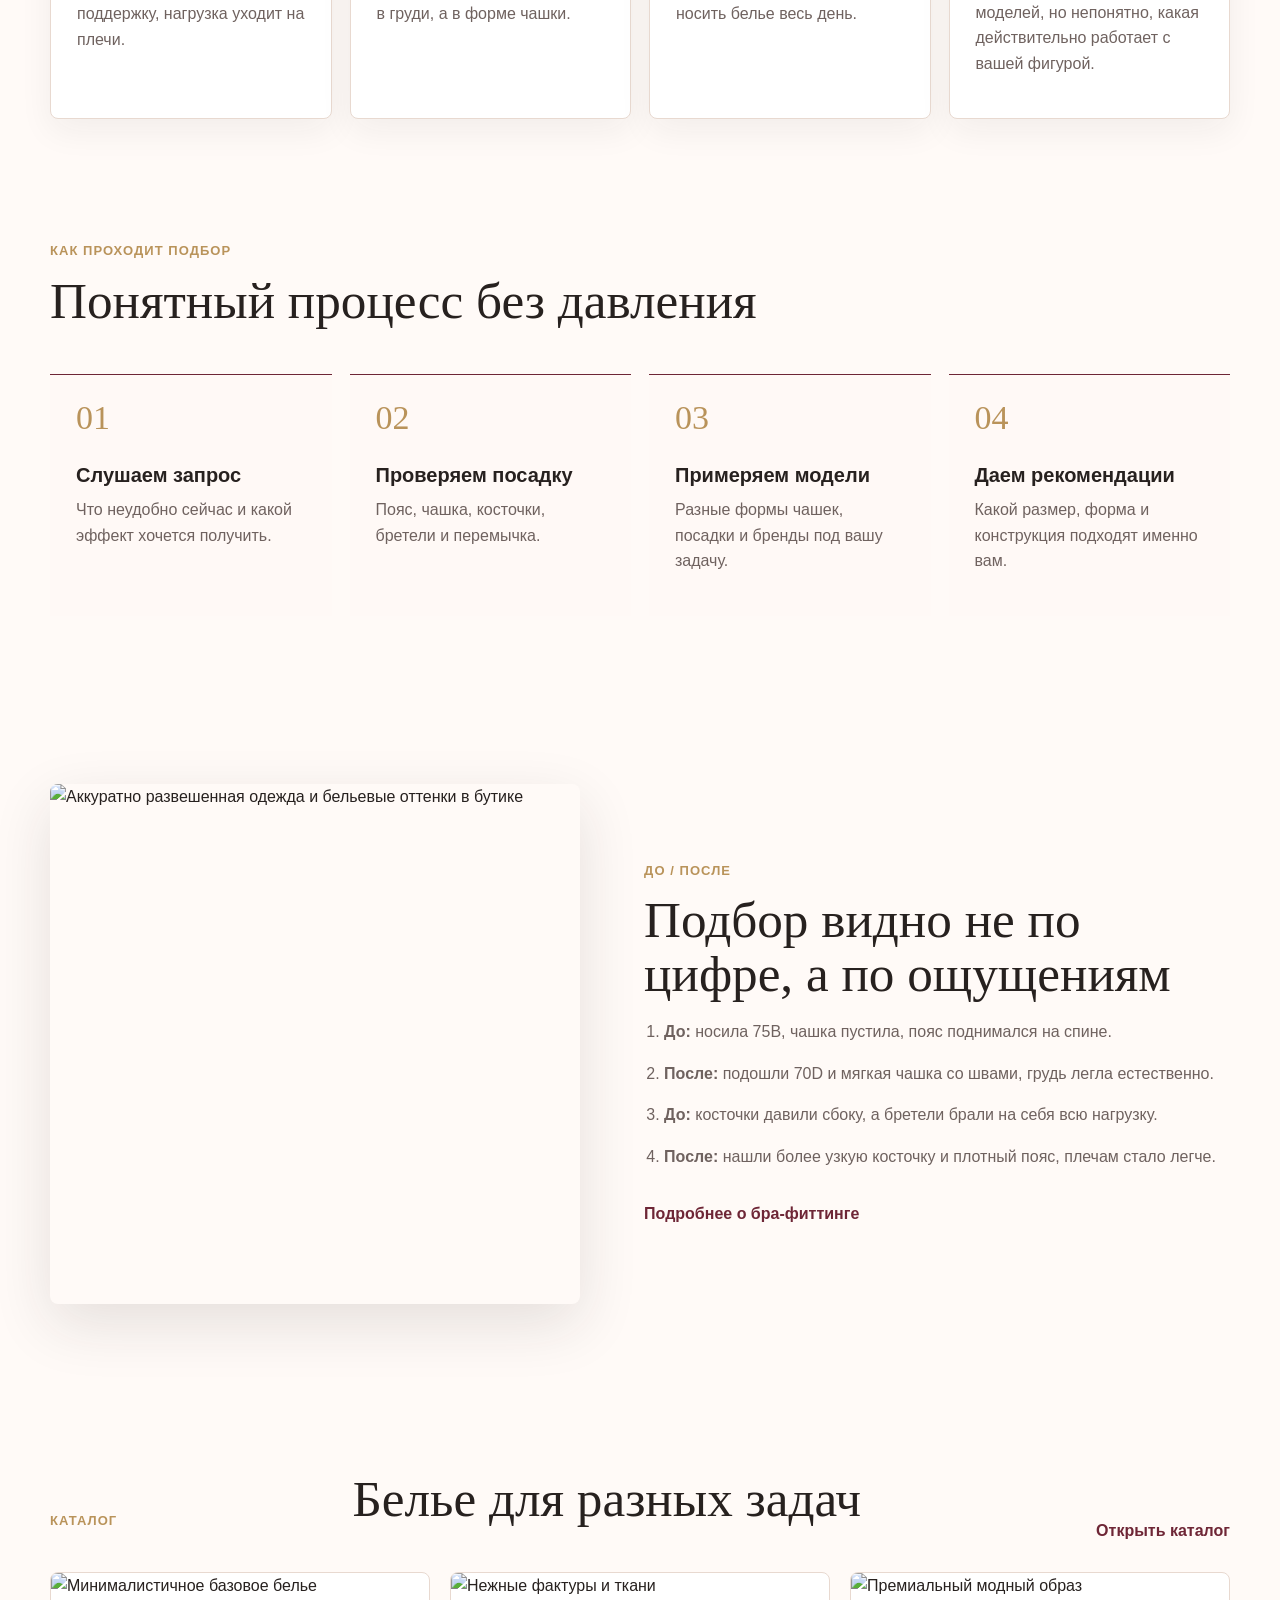
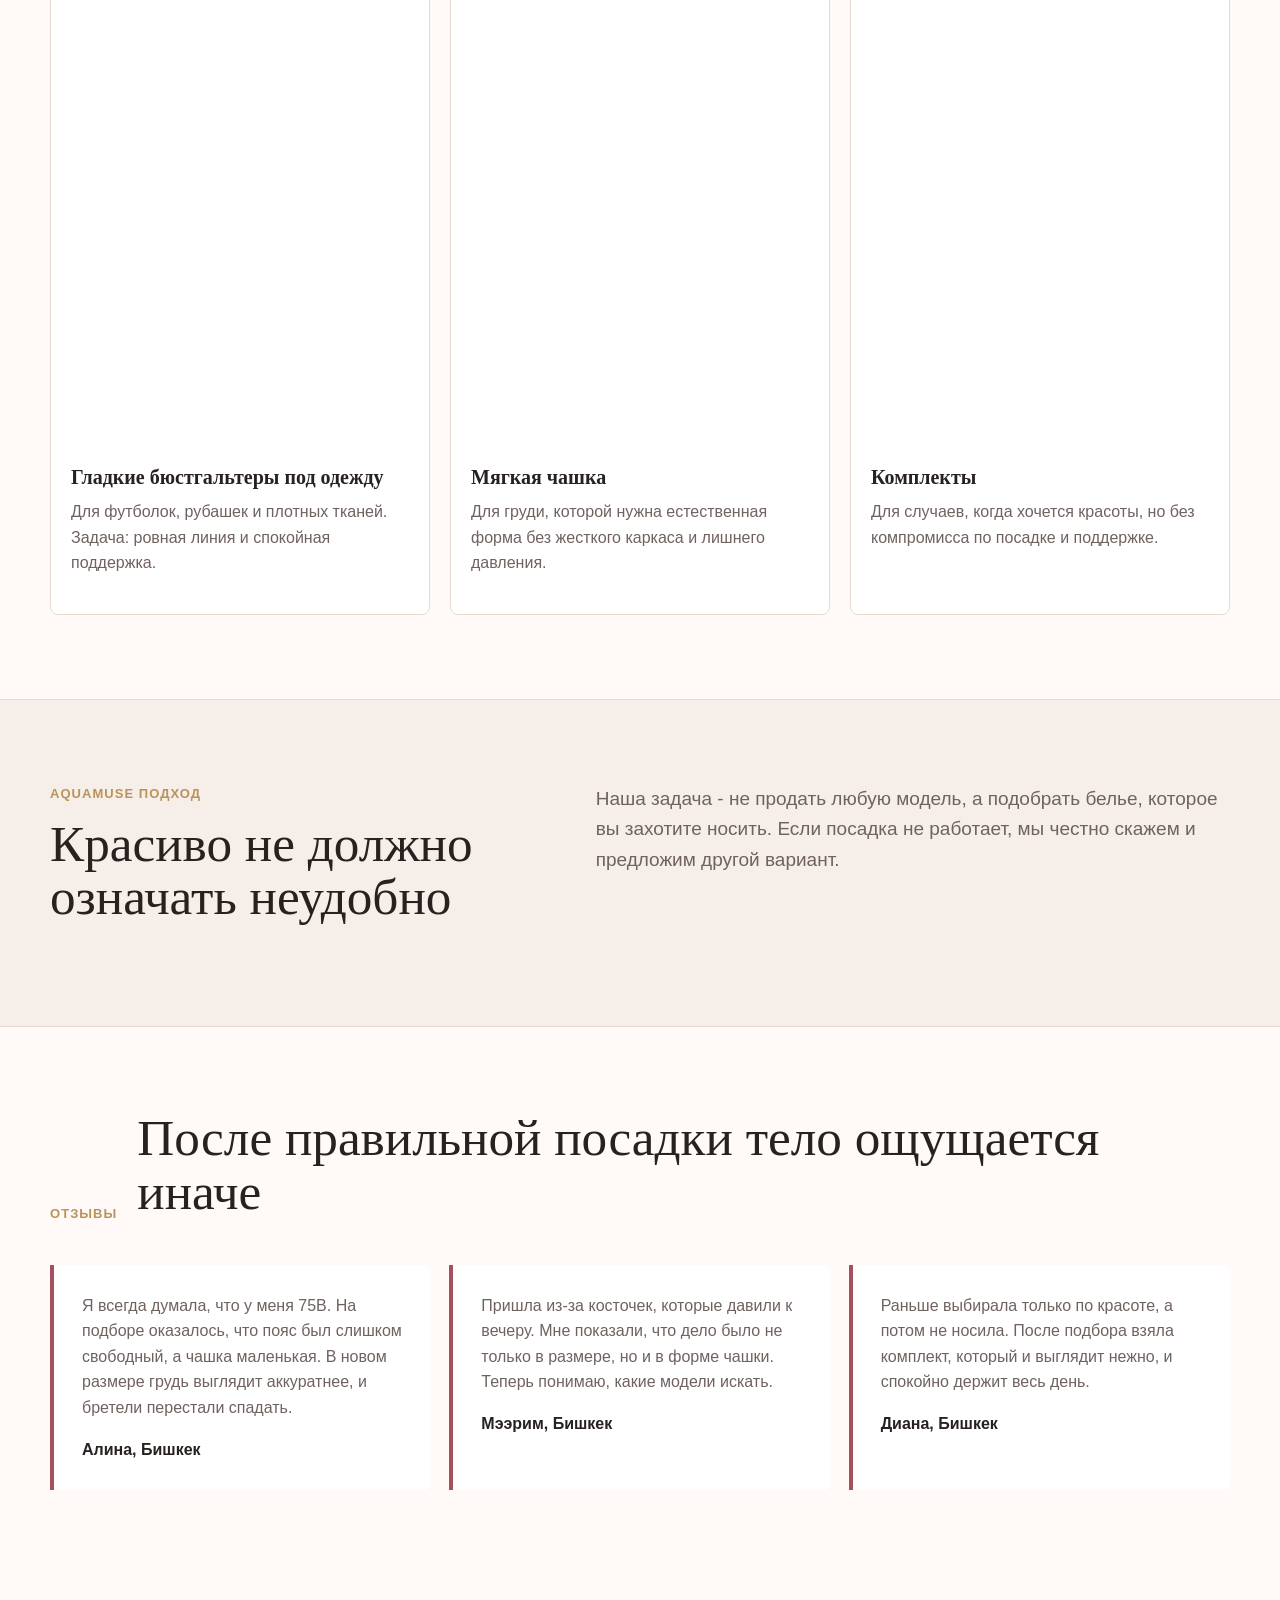
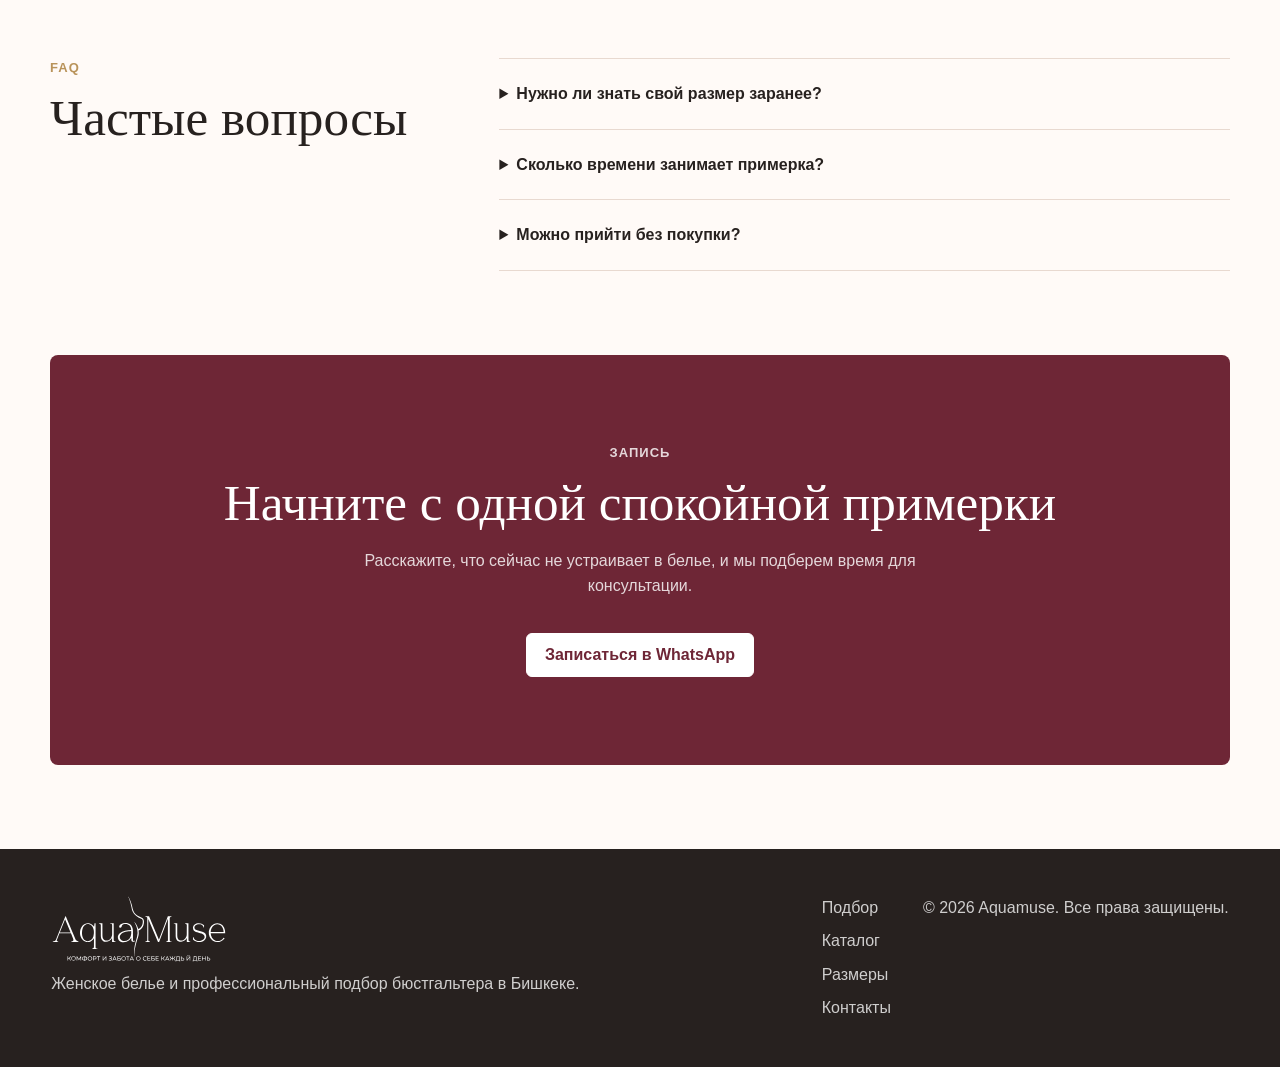
==== commit f1facb59: "Add hero background video" ====
--- a/index.html
+++ b/index.html
@@ -49,8 +49,10 @@
 
   <main>
     <section class="hero">
-      <div class="hero-media">
-        <img src="https://images.unsplash.com/photo-1529139574466-a303027c1d8b?auto=format&fit=crop&w=1600&q=82" alt="Элегантная примерочная и мягкие ткани белья">
+      <div class="hero-media" aria-hidden="true">
+        <video autoplay muted loop playsinline preload="metadata" poster="assets/aquamuse-hero-poster.jpg">
+          <source src="assets/aquamuse-hero-video.mp4" type="video/mp4">
+        </video>
       </div>
       <div class="hero-content">
         <p class="eyebrow">Бра-фиттинг и белье в Бишкеке</p>
--- a/styles.css
+++ b/styles.css
@@ -151,6 +151,15 @@
   opacity: .72;
 }
 
+.hero-media video,
+.hero-media img {
+  display: block;
+  width: 100%;
+  height: 100%;
+  object-fit: cover;
+  object-position: center center;
+}
+
 .hero-media::after {
   content: "";
   position: absolute;
@@ -599,8 +608,13 @@
 
 .fit-check-visual img {
   width: min(100%, 430px);
-  height: auto;
-  object-fit: contain;
+  height: min(68vh, 650px);
+  min-height: 560px;
+  border: 1px solid rgba(232, 217, 208, .82);
+  border-radius: 8px;
+  box-shadow: 0 24px 70px rgba(39, 33, 31, .13);
+  object-fit: cover;
+  object-position: center top;
 }
 
 .fit-troubles {
@@ -907,7 +921,7 @@
   .fit-check-layout { grid-template-columns: 1fr; gap: 18px; padding-top: 22px; }
   .fit-check-list article { grid-template-columns: 48px 1fr; }
   .fit-check-visual { order: -1; position: static; min-height: auto; padding: 12px 0 20px; border-bottom: 1px solid rgba(232, 217, 208, .82); }
-  .fit-check-visual img { width: min(100%, 330px); }
+  .fit-check-visual img { width: min(100%, 330px); height: 470px; min-height: 0; }
   .split, .page-hero, .fit-guide-hero, .intro-grid, .trust-band, .booking-section, .self-check, .fit-troubles, .faq, .article-layout, .contact-hero, .size-calculator { grid-template-columns: 1fr; }
   .contacts-grid { grid-template-columns: 1fr; }
   .process-grid { grid-template-columns: repeat(2, 1fr); }
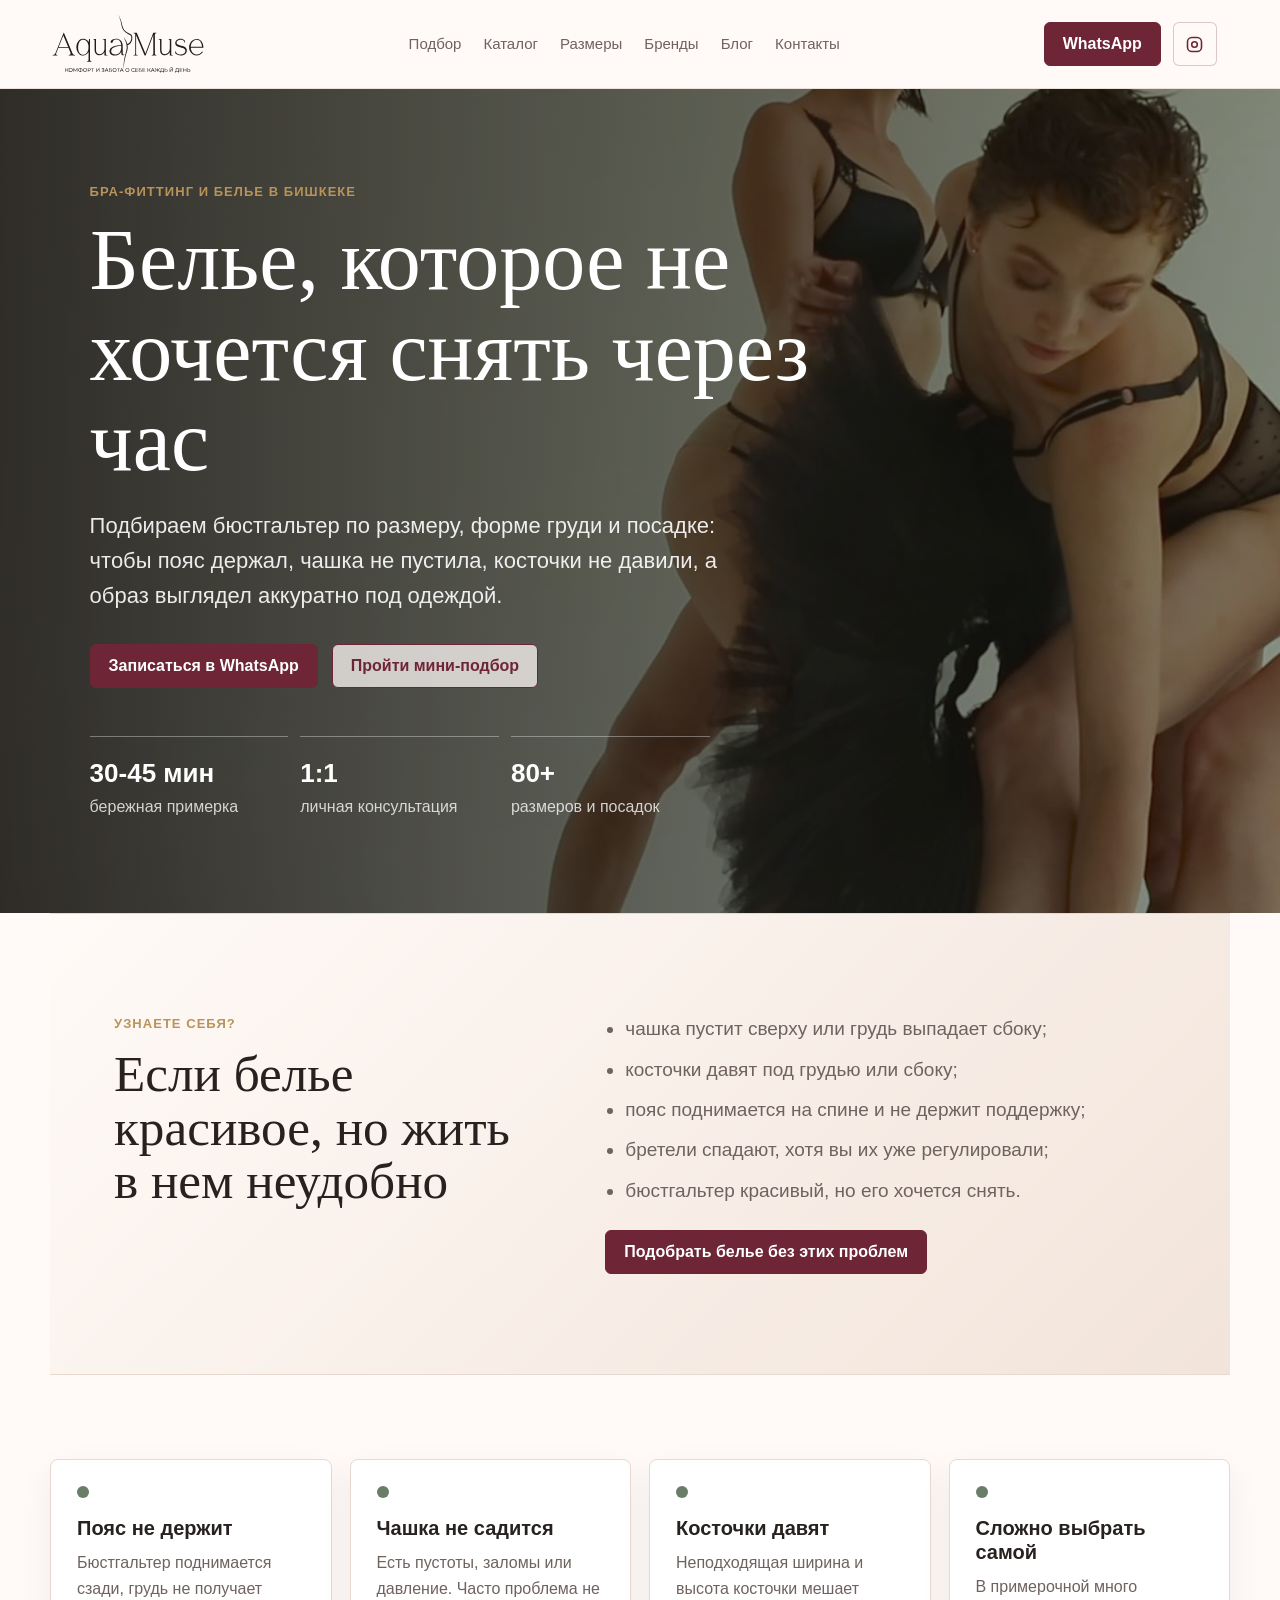
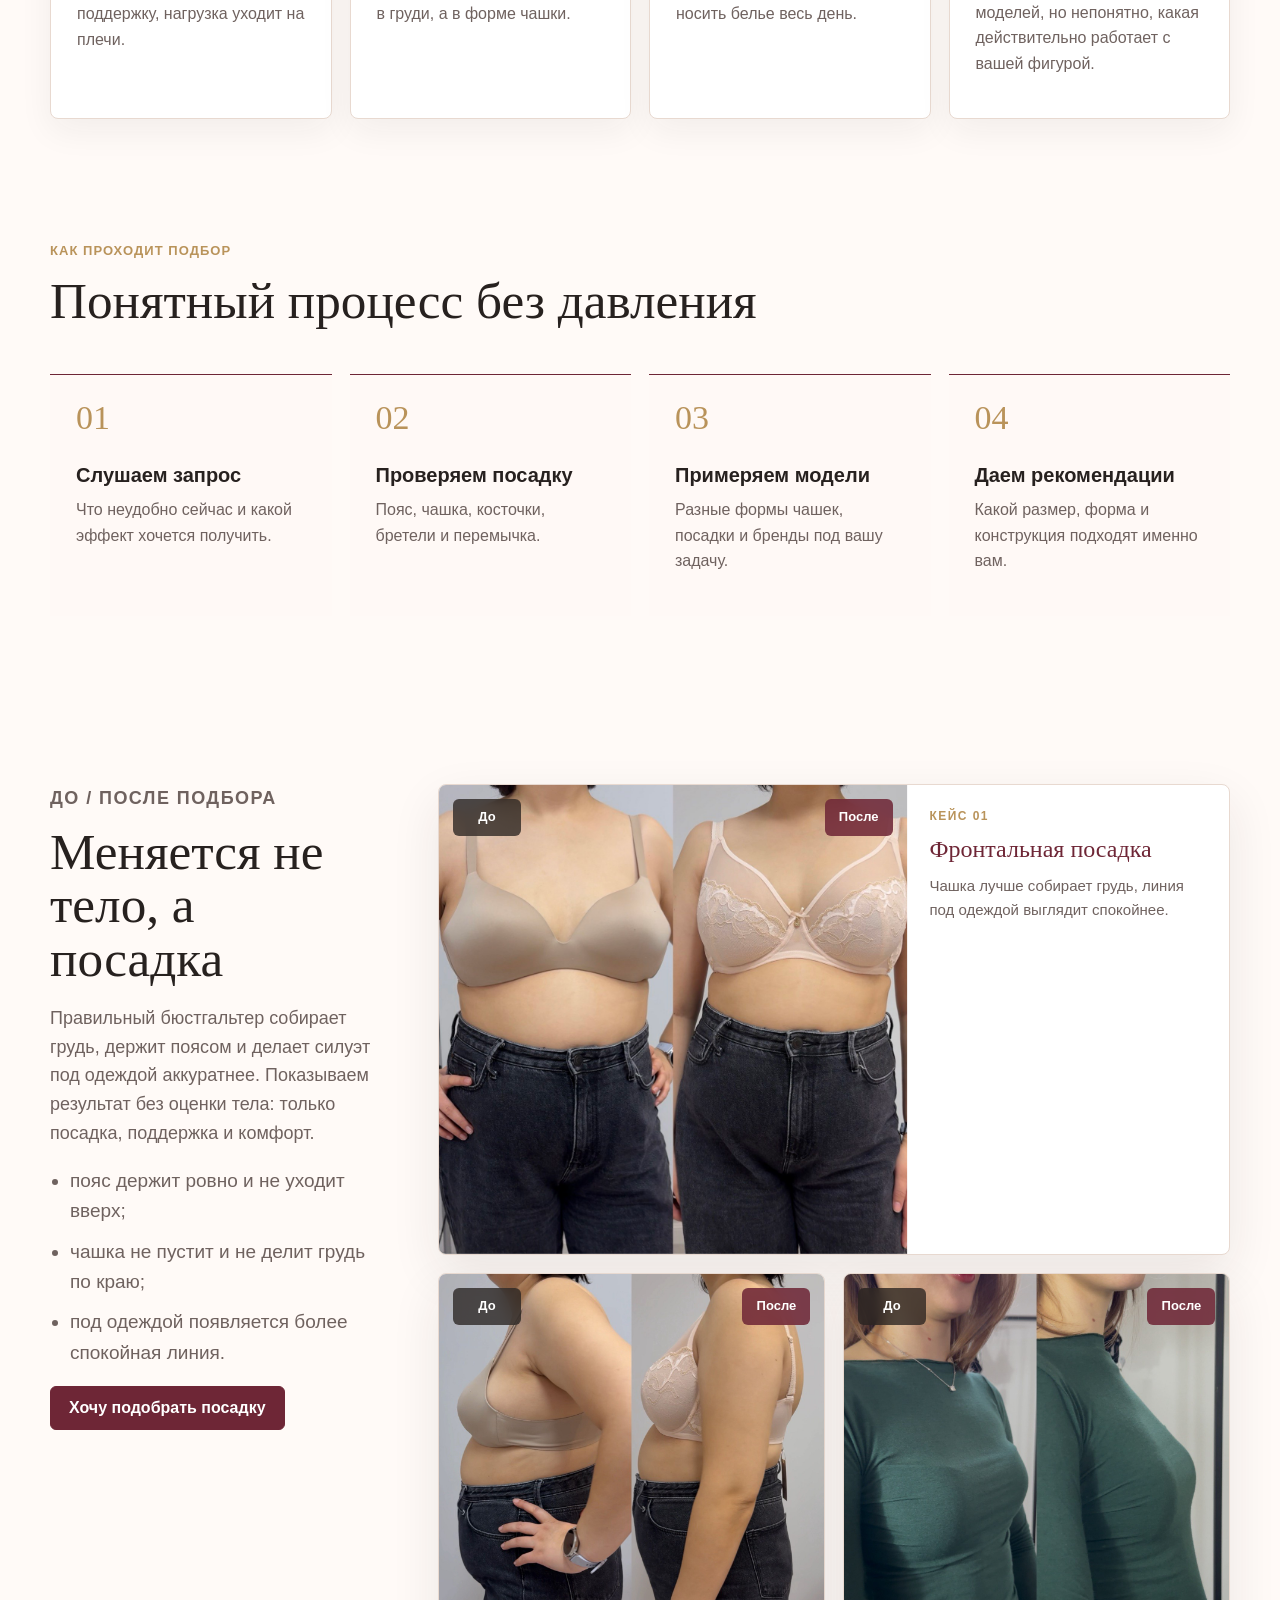
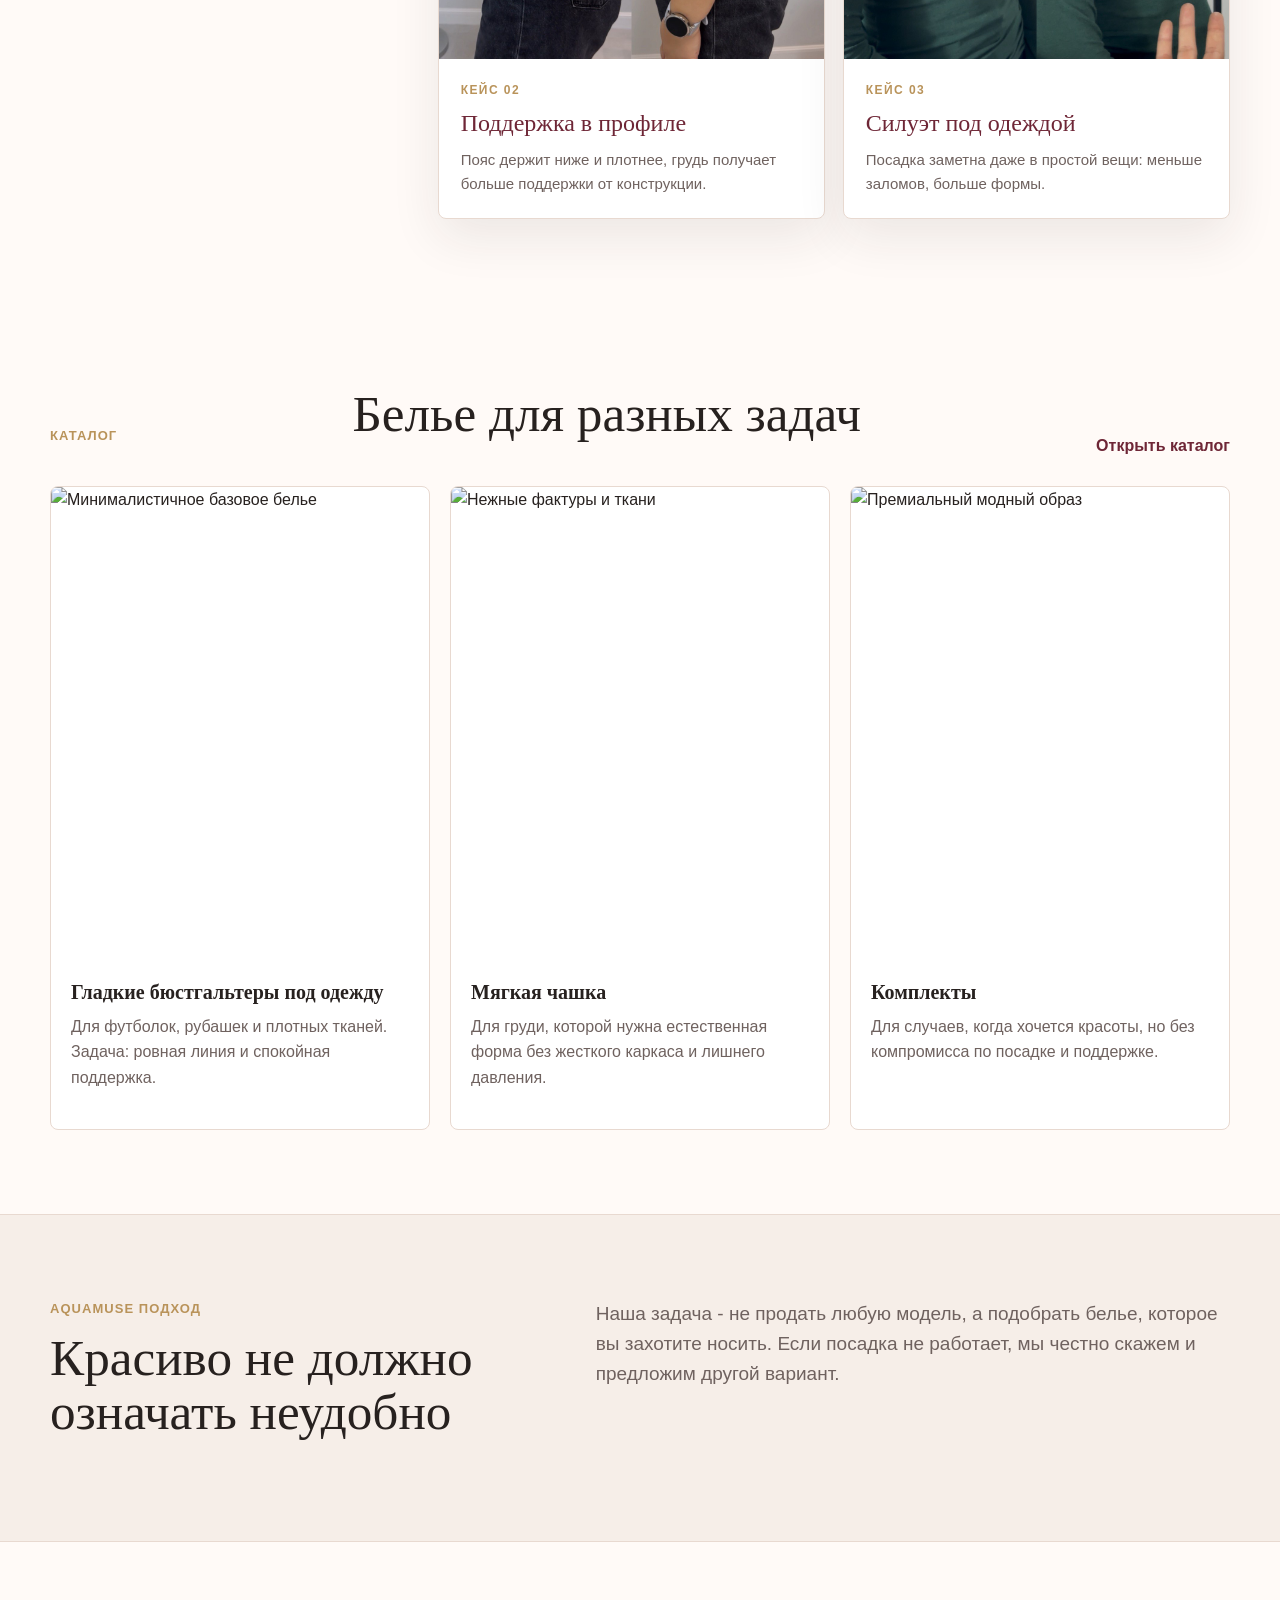
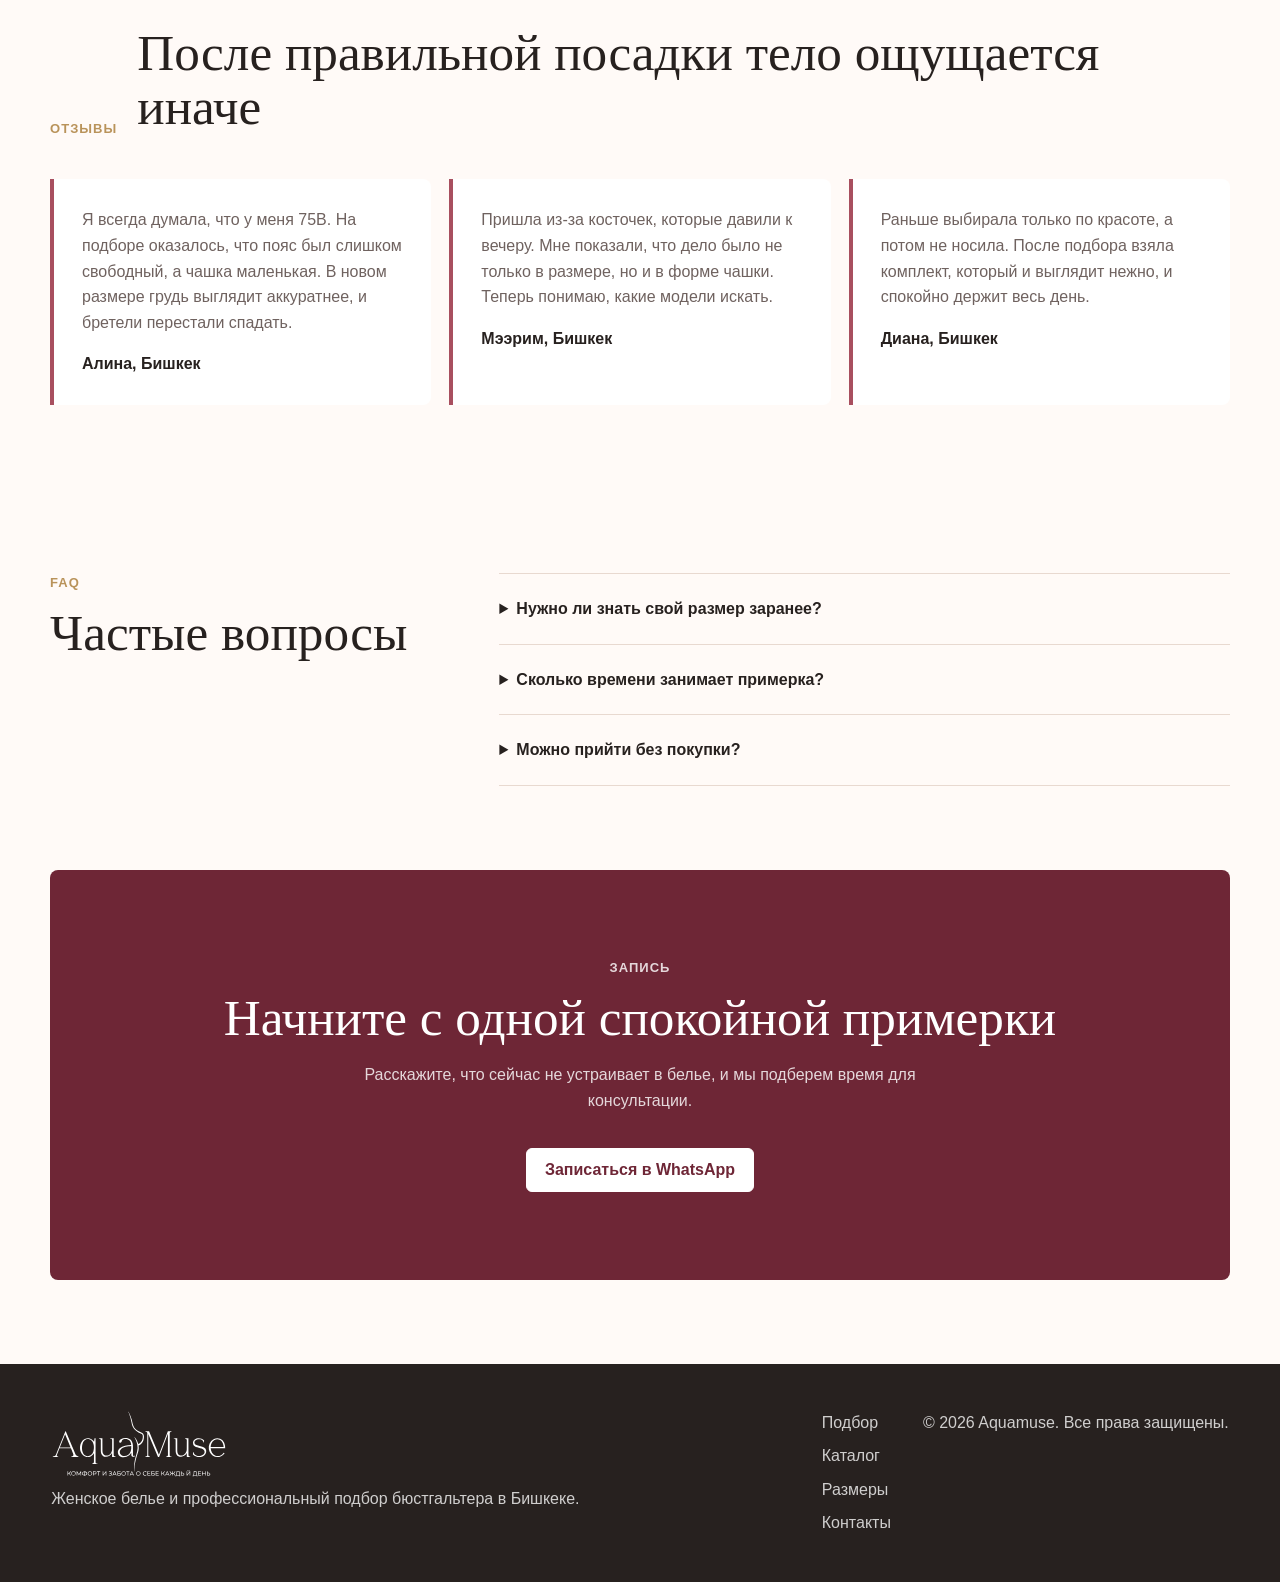
==== commit 971f4d64: "Add before and after fit results" ====
--- a/index.html
+++ b/index.html
@@ -125,20 +125,55 @@
       </div>
     </section>
 
-    <section class="section split">
-      <div class="split-media">
-        <img src="https://images.unsplash.com/photo-1558769132-cb1aea458c5e?auto=format&fit=crop&w=1300&q=82" alt="Аккуратно развешенная одежда и бельевые оттенки в бутике">
-      </div>
-      <div class="split-content">
-        <p class="eyebrow">До / После</p>
-        <h2>Подбор видно не по цифре, а по ощущениям</h2>
-        <ol class="steps">
-          <li><strong>До:</strong> носила 75B, чашка пустила, пояс поднимался на спине.</li>
-          <li><strong>После:</strong> подошли 70D и мягкая чашка со швами, грудь легла естественно.</li>
-          <li><strong>До:</strong> косточки давили сбоку, а бретели брали на себя всю нагрузку.</li>
-          <li><strong>После:</strong> нашли более узкую косточку и плотный пояс, плечам стало легче.</li>
-        </ol>
-        <a class="text-link" href="podbor-byustgaltera-bishkek.html">Подробнее о бра-фиттинге</a>
+    <section id="results" class="section before-after">
+      <div class="before-after-copy">
+        <p class="eyebrow">До / После подбора</p>
+        <h2>Меняется не тело, а посадка</h2>
+        <p>Правильный бюстгальтер собирает грудь, держит поясом и делает силуэт под одеждой аккуратнее. Показываем результат без оценки тела: только посадка, поддержка и комфорт.</p>
+        <ul class="check-list compact">
+          <li>пояс держит ровно и не уходит вверх;</li>
+          <li>чашка не пустит и не делит грудь по краю;</li>
+          <li>под одеждой появляется более спокойная линия.</li>
+        </ul>
+        <a class="button primary" href="https://api.whatsapp.com/send/?phone=996550333087&text&type=phone_number&app_absent=0">Хочу подобрать посадку</a>
+      </div>
+      <div class="before-after-gallery" aria-label="Примеры результата подбора бюстгальтера">
+        <figure class="before-after-card featured">
+          <div class="compare-image">
+            <img src="assets/before-after-front.jpg" alt="До и после подбора бюстгальтера: вид спереди">
+            <span class="compare-label before">До</span>
+            <span class="compare-label after">После</span>
+          </div>
+          <figcaption>
+            <span>Кейс 01</span>
+            <strong>Фронтальная посадка</strong>
+            <p>Чашка лучше собирает грудь, линия под одеждой выглядит спокойнее.</p>
+          </figcaption>
+        </figure>
+        <figure class="before-after-card">
+          <div class="compare-image">
+            <img src="assets/before-after-side.jpg" alt="До и после подбора бюстгальтера: вид сбоку">
+            <span class="compare-label before">До</span>
+            <span class="compare-label after">После</span>
+          </div>
+          <figcaption>
+            <span>Кейс 02</span>
+            <strong>Поддержка в профиле</strong>
+            <p>Пояс держит ниже и плотнее, грудь получает больше поддержки от конструкции.</p>
+          </figcaption>
+        </figure>
+        <figure class="before-after-card">
+          <div class="compare-image">
+            <img src="assets/before-after-clothes.jpg" alt="До и после подбора бюстгальтера под одеждой">
+            <span class="compare-label before">До</span>
+            <span class="compare-label after">После</span>
+          </div>
+          <figcaption>
+            <span>Кейс 03</span>
+            <strong>Силуэт под одеждой</strong>
+            <p>Посадка заметна даже в простой вещи: меньше заломов, больше формы.</p>
+          </figcaption>
+        </figure>
       </div>
     </section>
 
--- a/styles.css
+++ b/styles.css
@@ -321,6 +321,119 @@
   gap: 16px;
   padding-left: 20px;
   color: var(--muted);
+}
+
+.before-after {
+  display: grid;
+  grid-template-columns: minmax(280px, .58fr) minmax(0, 1.42fr);
+  gap: clamp(30px, 5vw, 72px);
+  align-items: start;
+}
+
+.before-after-copy {
+  position: sticky;
+  top: 104px;
+}
+
+.before-after-copy p {
+  max-width: 520px;
+  color: var(--muted);
+  font-size: 18px;
+}
+
+.before-after-copy .button {
+  margin-top: 18px;
+}
+
+.before-after-gallery {
+  display: grid;
+  grid-template-columns: repeat(2, minmax(0, 1fr));
+  gap: 18px;
+}
+
+.before-after-card {
+  margin: 0;
+  overflow: hidden;
+  border: 1px solid var(--line);
+  border-radius: 8px;
+  background: #fff;
+  box-shadow: 0 18px 50px rgba(39, 33, 31, .09);
+}
+
+.before-after-card.featured {
+  grid-column: 1 / -1;
+  display: grid;
+  grid-template-columns: minmax(0, 1.05fr) minmax(260px, .72fr);
+  align-items: stretch;
+}
+
+.compare-image {
+  position: relative;
+  background: var(--soft);
+}
+
+.compare-image img {
+  aspect-ratio: 1 / 1;
+  height: auto;
+  object-fit: cover;
+  object-position: center center;
+}
+
+.before-after-card.featured .compare-image img {
+  height: 100%;
+  min-height: 420px;
+}
+
+.compare-label {
+  position: absolute;
+  top: 14px;
+  min-width: 68px;
+  padding: 8px 12px;
+  border-radius: 6px;
+  color: #fff;
+  background: rgba(39, 33, 31, .76);
+  font-size: 13px;
+  font-weight: 800;
+  text-align: center;
+  backdrop-filter: blur(8px);
+}
+
+.compare-label.before {
+  left: 14px;
+}
+
+.compare-label.after {
+  right: 14px;
+  background: rgba(110, 38, 54, .86);
+}
+
+.before-after-card figcaption {
+  padding: 22px;
+}
+
+.before-after-card figcaption span {
+  display: block;
+  margin-bottom: 10px;
+  color: var(--gold);
+  font-size: 12px;
+  font-weight: 800;
+  letter-spacing: .12em;
+  text-transform: uppercase;
+}
+
+.before-after-card figcaption strong {
+  display: block;
+  color: var(--wine);
+  font-family: Georgia, "Times New Roman", serif;
+  font-size: 24px;
+  font-weight: 500;
+  line-height: 1.15;
+}
+
+.before-after-card figcaption p {
+  margin: 10px 0 0;
+  color: var(--muted);
+  font-size: 15px;
 }
 
 .text-link {
@@ -922,7 +1035,11 @@
   .fit-check-list article { grid-template-columns: 48px 1fr; }
   .fit-check-visual { order: -1; position: static; min-height: auto; padding: 12px 0 20px; border-bottom: 1px solid rgba(232, 217, 208, .82); }
   .fit-check-visual img { width: min(100%, 330px); height: 470px; min-height: 0; }
-  .split, .page-hero, .fit-guide-hero, .intro-grid, .trust-band, .booking-section, .self-check, .fit-troubles, .faq, .article-layout, .contact-hero, .size-calculator { grid-template-columns: 1fr; }
+  .split, .page-hero, .fit-guide-hero, .intro-grid, .trust-band, .booking-section, .self-check, .before-after, .fit-troubles, .faq, .article-layout, .contact-hero, .size-calculator { grid-template-columns: 1fr; }
+  .before-after-copy { position: static; }
+  .before-after-gallery { grid-template-columns: repeat(2, minmax(0, 1fr)); }
+  .before-after-card.featured { grid-template-columns: 1fr; }
+  .before-after-card.featured .compare-image img { min-height: 0; }
   .contacts-grid { grid-template-columns: 1fr; }
   .process-grid { grid-template-columns: repeat(2, 1fr); }
   .booking-note { position: static; }
@@ -939,6 +1056,9 @@
     padding-right: 18px;
   }
   .hero-stats, .product-grid, .review-grid, .pain-list, .fit-grid, .brand-list, .blog-grid, .product-grid.large, .measure-grid, .trouble-list article { grid-template-columns: 1fr; }
+  .before-after-gallery { grid-template-columns: 1fr; }
+  .before-after-card figcaption { padding: 18px; }
+  .before-after-card figcaption strong { font-size: 22px; }
   .fit-check-list article { grid-template-columns: 1fr; gap: 8px; padding: 20px 0; }
   .fit-check-button { margin-left: 0; }
   .process-grid { grid-template-columns: 1fr; }
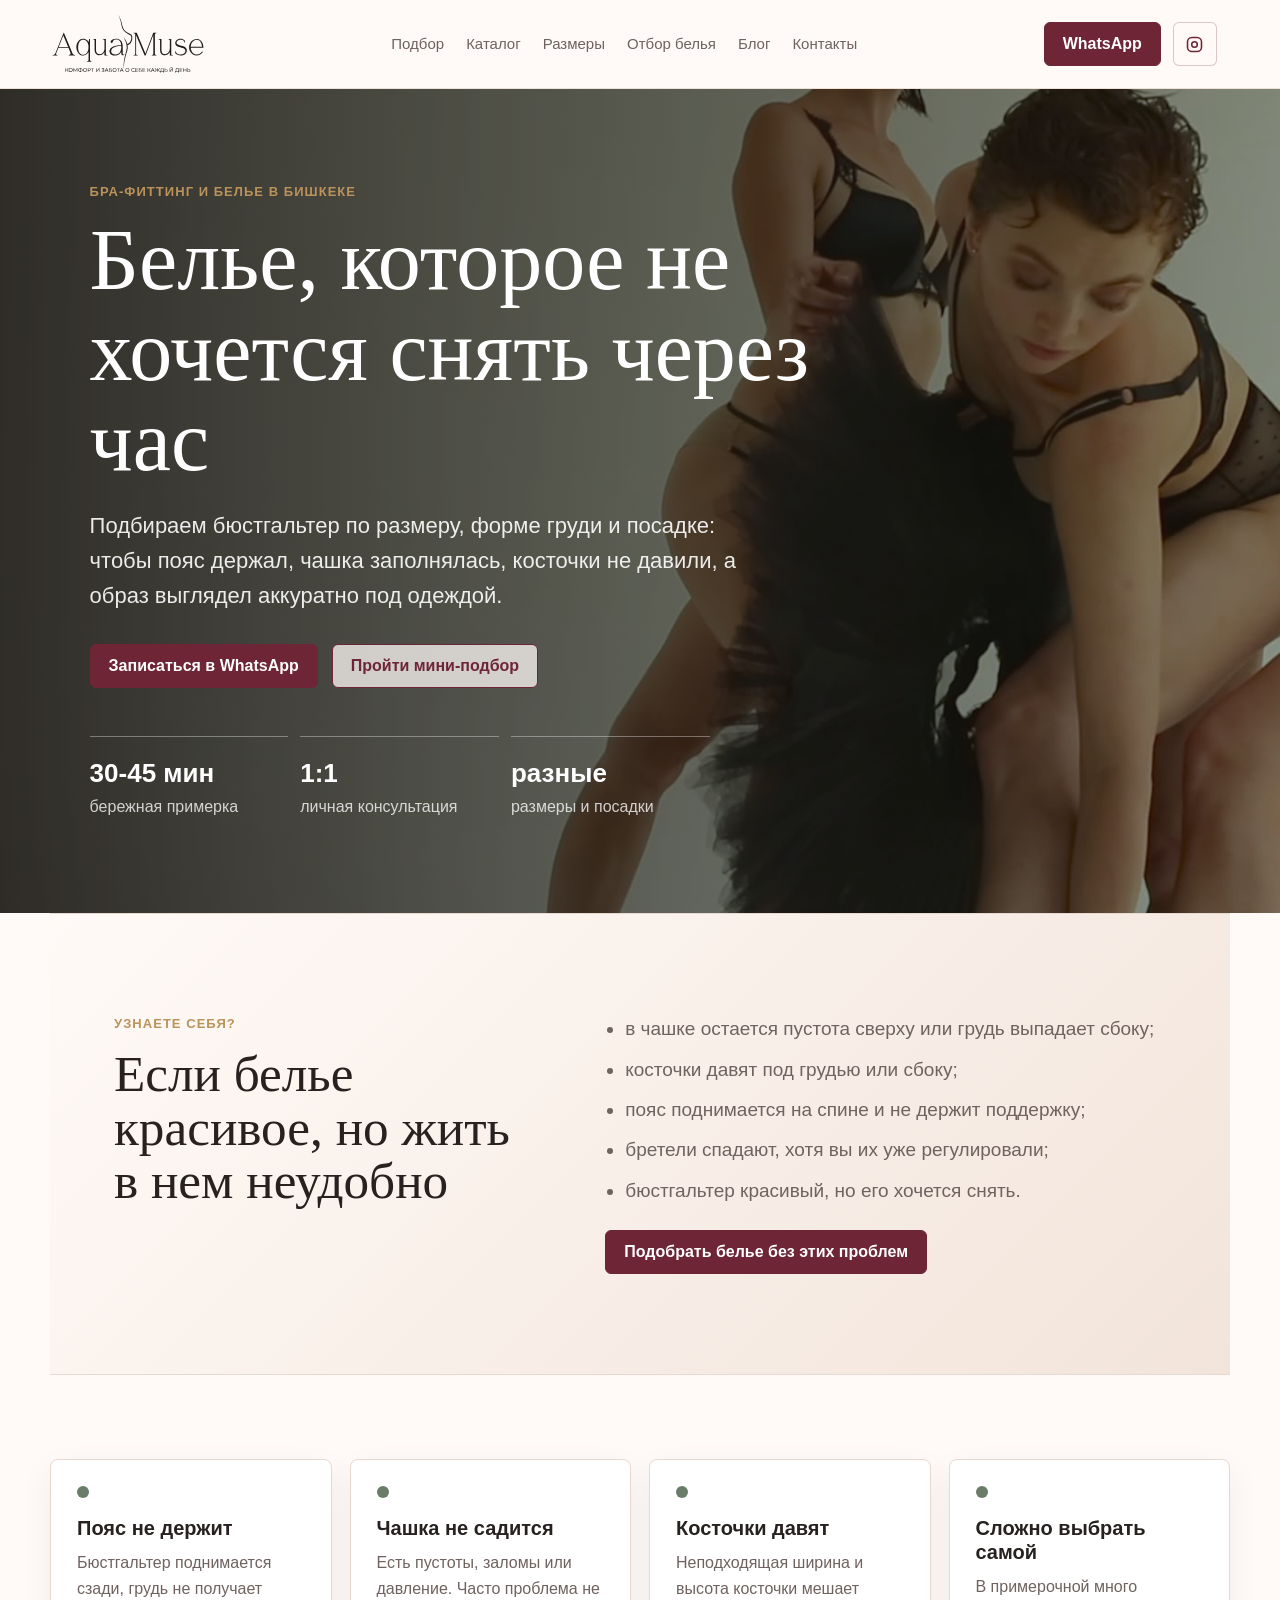
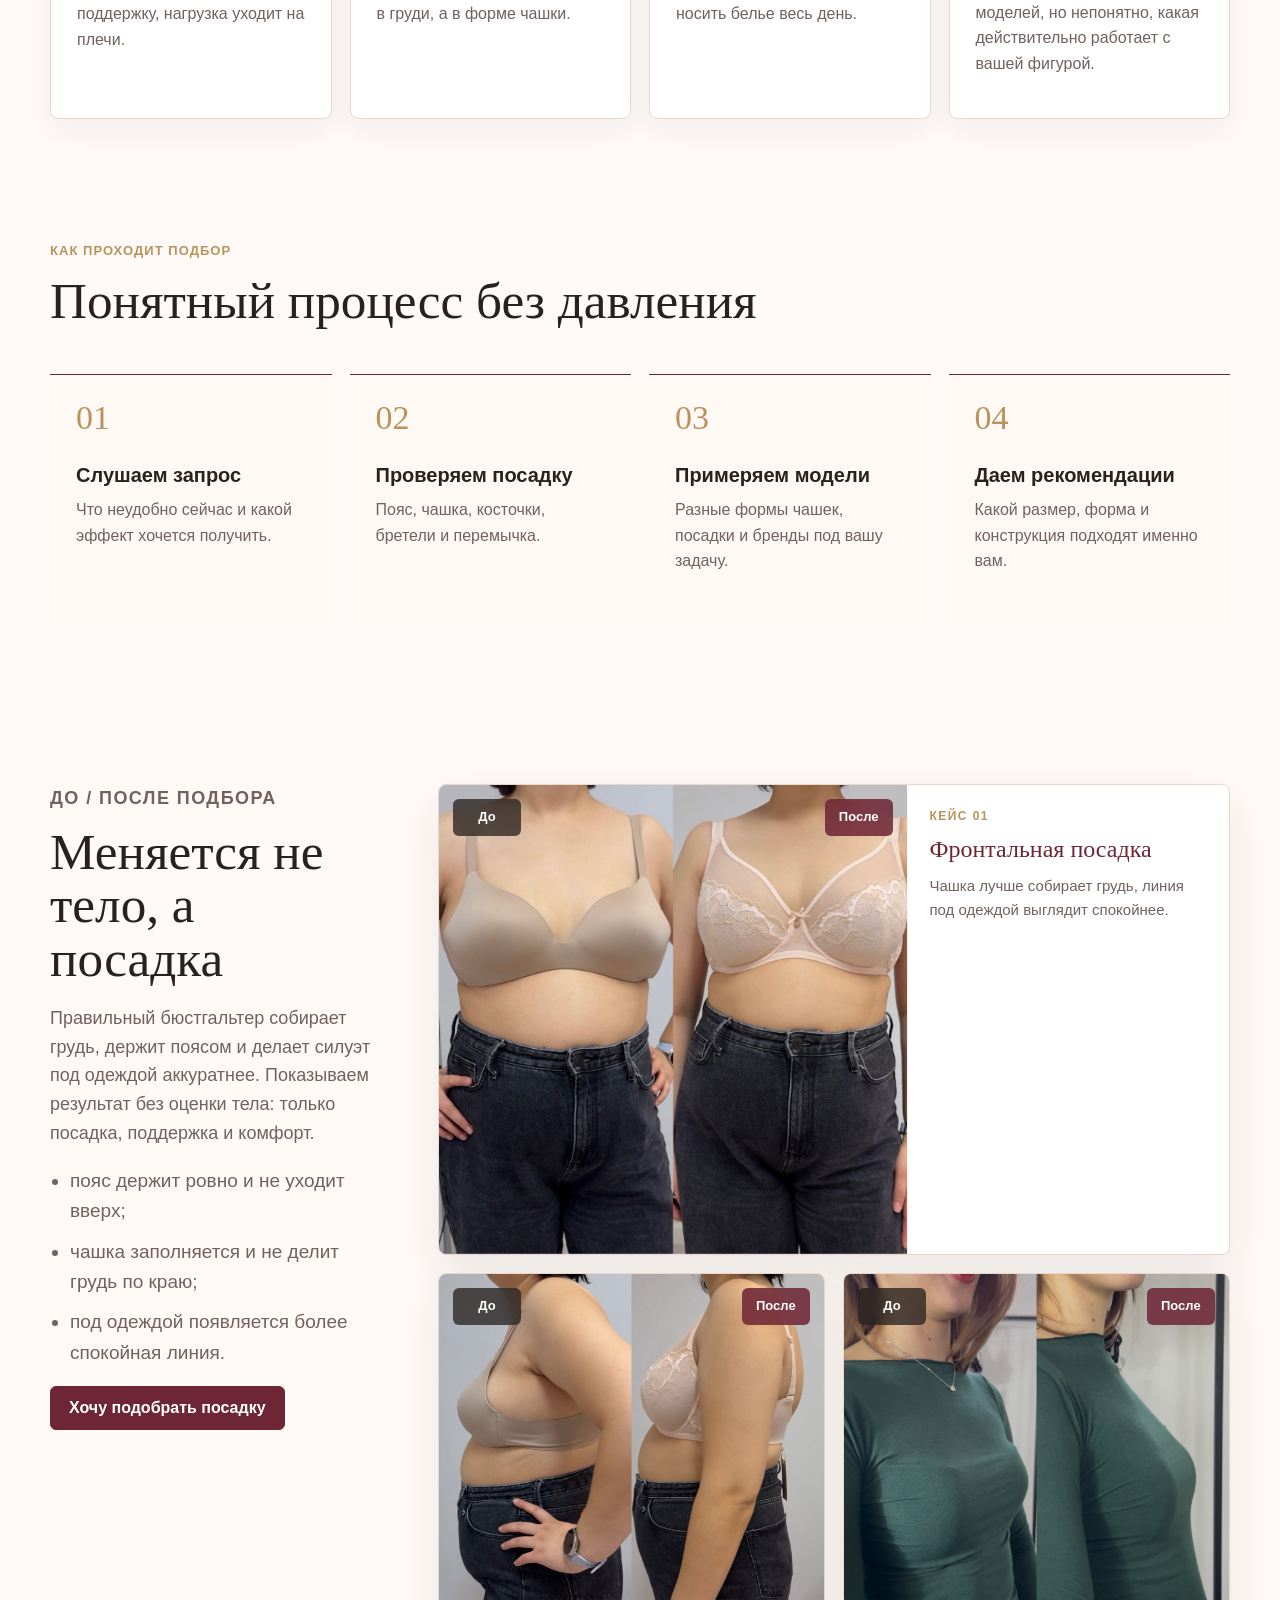
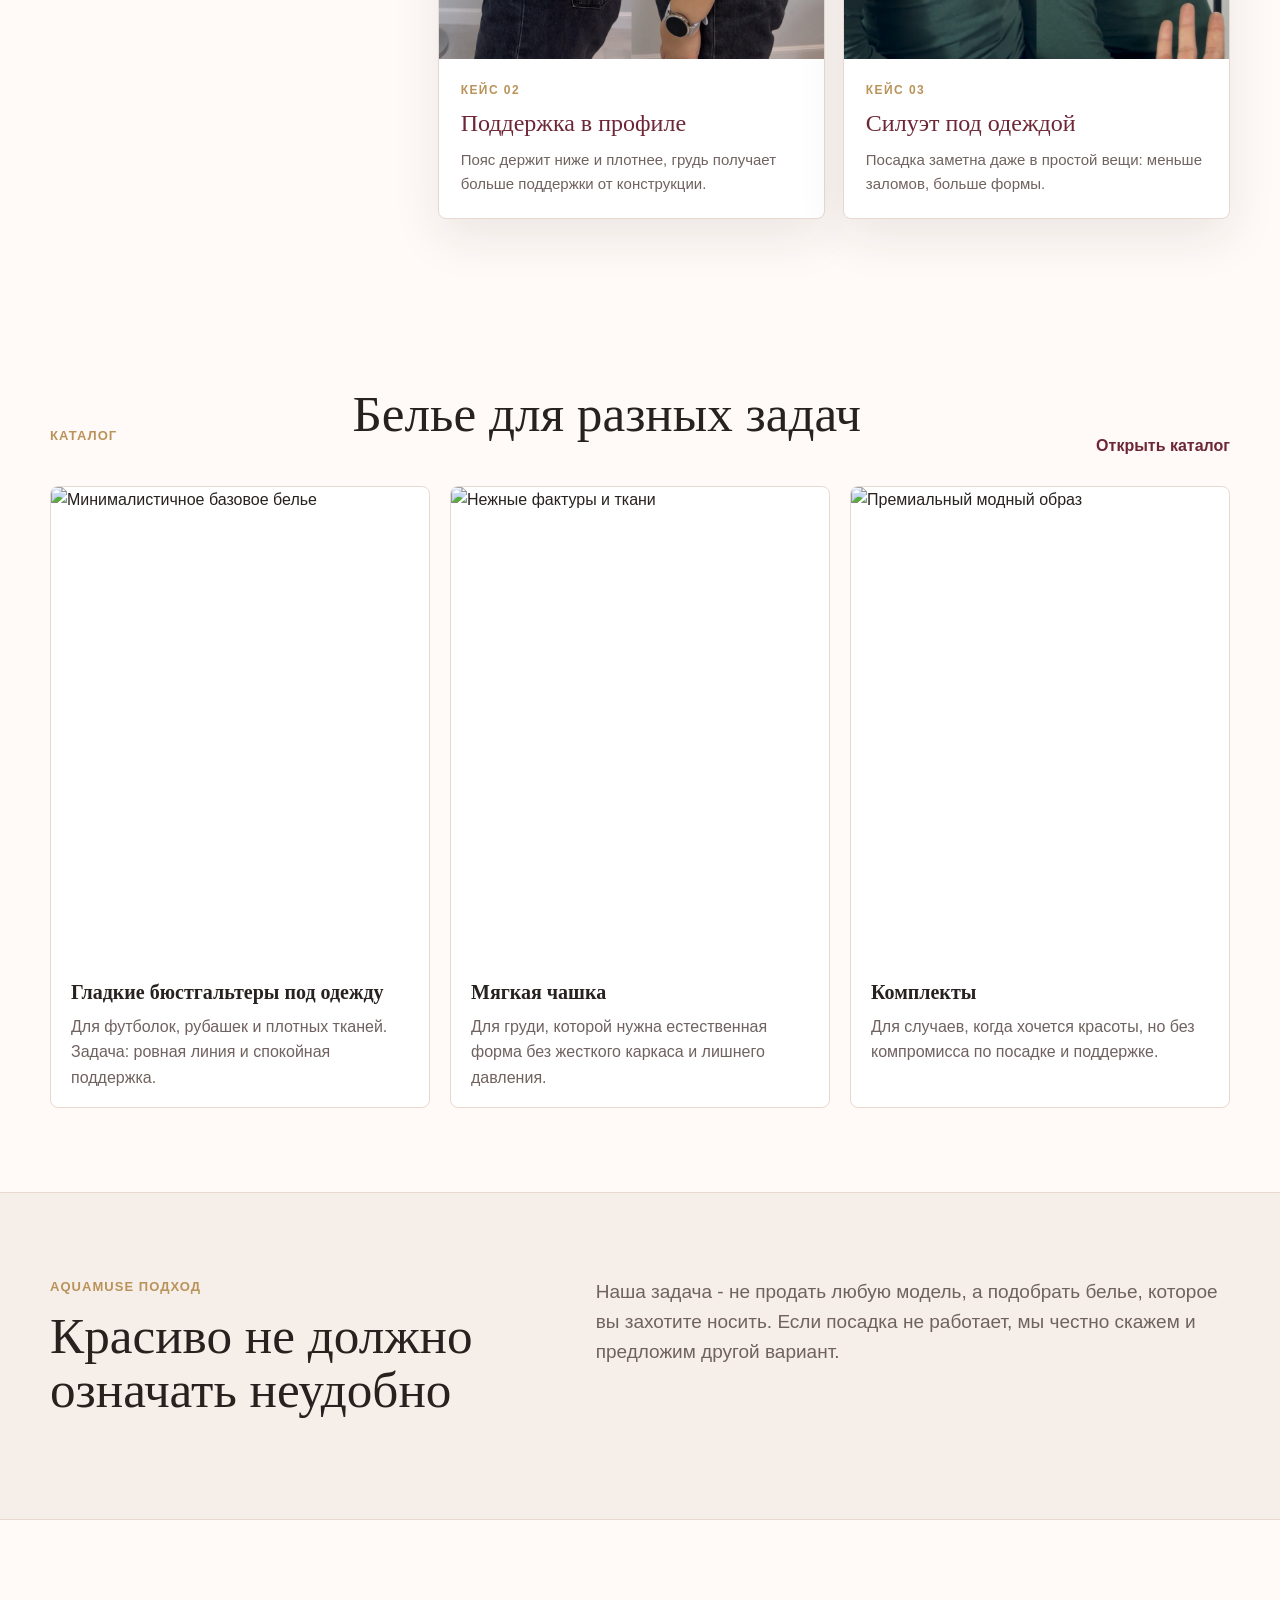
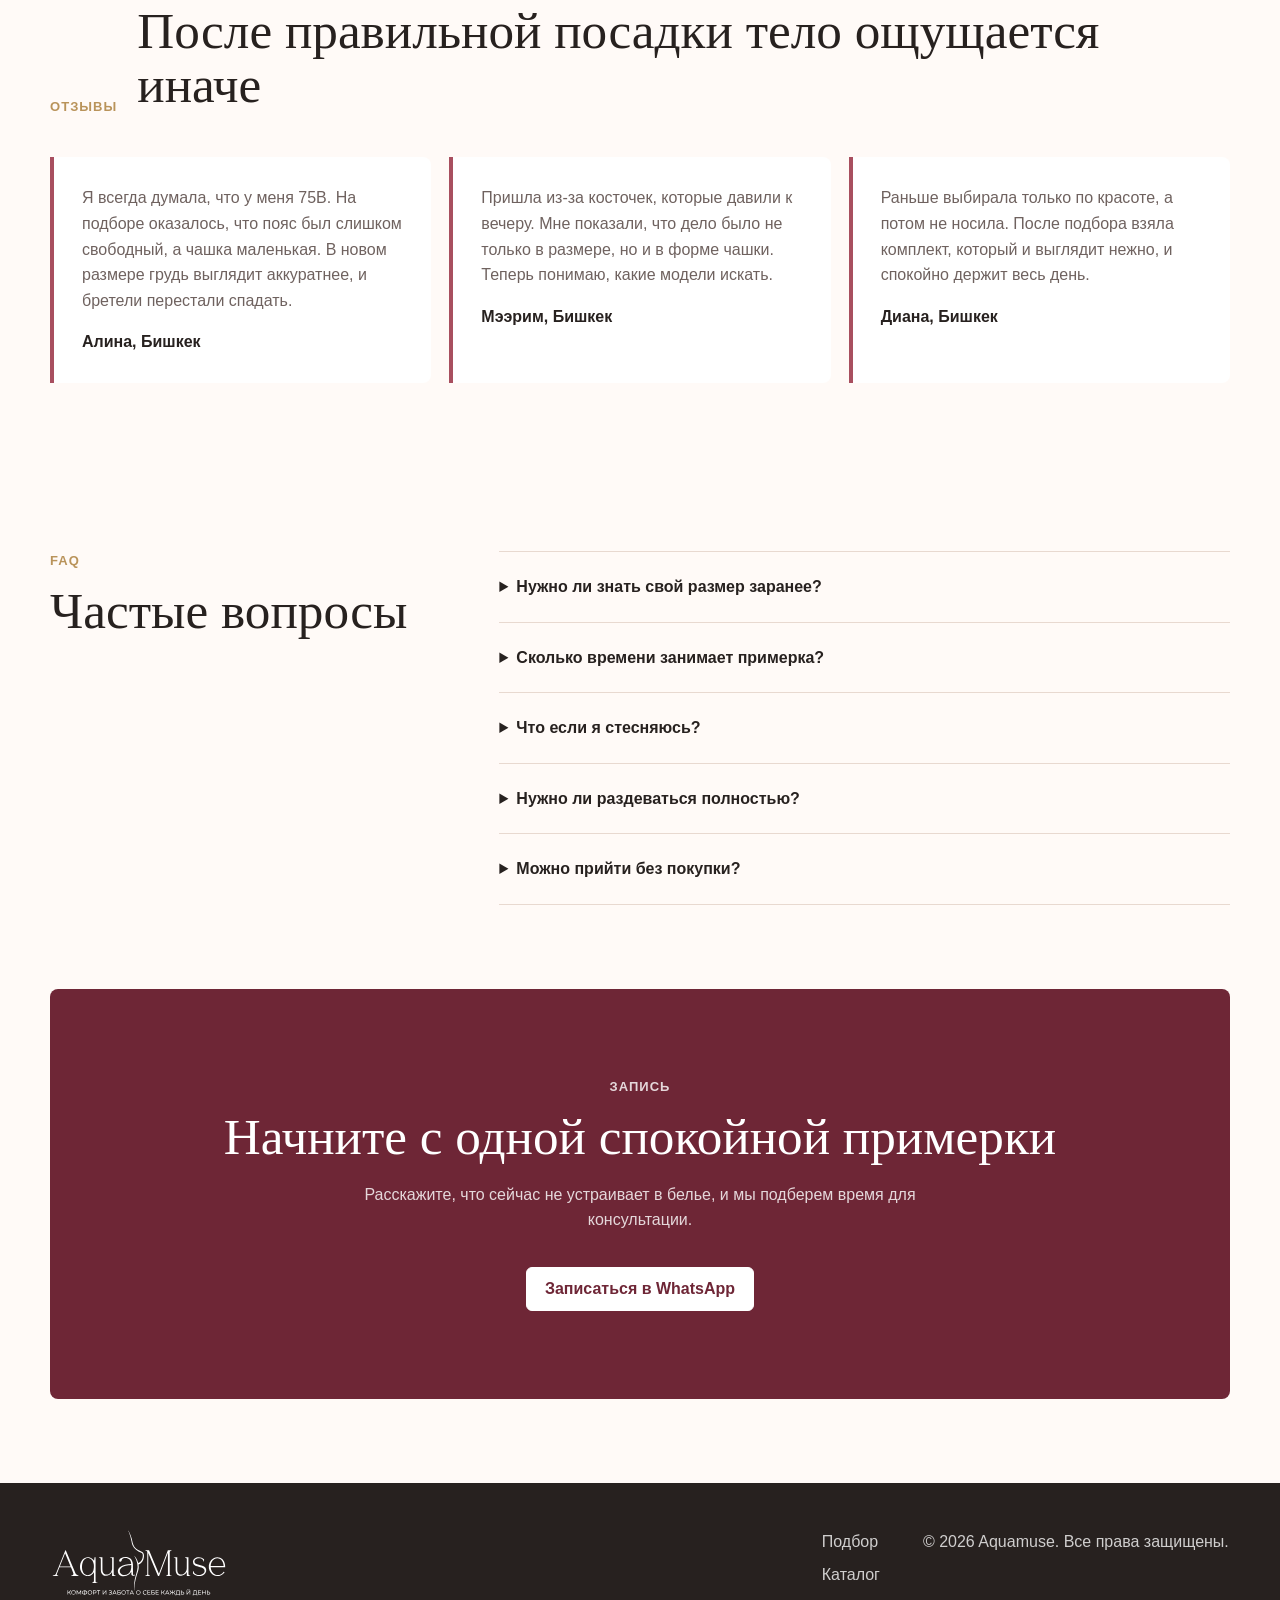
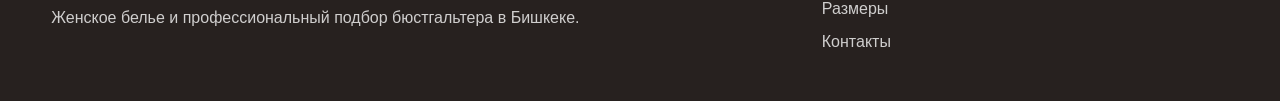
==== commit 226ea3d5: "Improve conversion copy and sizing calculator" ====
--- a/index.html
+++ b/index.html
@@ -1,4 +1,4 @@
-<!doctype html>
+﻿<!doctype html>
 <html lang="ru">
 <head>
   <meta charset="utf-8">
@@ -9,12 +9,14 @@
   <meta property="og:title" content="Aquamuse - белье и подбор бюстгальтера в Бишкеке">
   <meta property="og:description" content="Профессиональный подбор бюстгальтера и комфортное женское белье в Бишкеке.">
   <meta property="og:type" content="website">
-  <meta property="og:image" content="https://images.unsplash.com/photo-1529139574466-a303027c1d8b?auto=format&fit=crop&w=1400&q=82">
+  <meta property="og:url" content="https://kidmann89-boop.github.io/aquamuse-site/">
+  <meta property="og:image" content="https://kidmann89-boop.github.io/aquamuse-site/assets/aquamuse-hero-poster.jpg">
+  <link rel="icon" href="assets/favicon.svg" type="image/svg+xml">
   <link rel="stylesheet" href="styles.css">
   <script type="application/ld+json">
   {
     "@context": "https://schema.org",
-    "@type": "LingerieStore",
+    "@type": "ClothingStore",
     "name": "Aquamuse",
     "description": "Женское белье и профессиональный подбор бюстгальтера в Бишкеке.",
     "address": {
@@ -23,7 +25,9 @@
       "addressCountry": "KG"
     },
     "areaServed": "Бишкек",
-    "url": "https://aquamuse.example"
+    "telephone": "+996550333087",
+    "url": "https://kidmann89-boop.github.io/aquamuse-site/",
+    "sameAs": "https://www.instagram.com/aquamuse.kg"
   }
   </script>
 </head>
@@ -37,11 +41,11 @@
       <a href="podbor-byustgaltera-bishkek.html">Подбор</a>
       <a href="catalog.html">Каталог</a>
       <a href="razmery.html">Размеры</a>
-      <a href="brendy.html">Бренды</a>
+      <a href="brendy.html">Отбор белья</a>
       <a href="blog.html">Блог</a>
       <a href="kontakty.html">Контакты</a>
     </nav>
-    <a class="header-cta" href="https://api.whatsapp.com/send/?phone=996550333087&text&type=phone_number&app_absent=0">WhatsApp</a>
+    <a class="header-cta" href="https://wa.me/996550333087?text=%D0%97%D0%B4%D1%80%D0%B0%D0%B2%D1%81%D1%82%D0%B2%D1%83%D0%B9%D1%82%D0%B5!%20%D0%A5%D0%BE%D1%87%D1%83%20%D0%B7%D0%B0%D0%BF%D0%B8%D1%81%D0%B0%D1%82%D1%8C%D1%81%D1%8F%20%D0%BD%D0%B0%20%D0%BF%D0%BE%D0%B4%D0%B1%D0%BE%D1%80%20%D0%B1%D0%B5%D0%BB%D1%8C%D1%8F%20%D0%B2%20Aquamuse.">WhatsApp</a>
     <a class="header-social" href="https://www.instagram.com/aquamuse.kg?igsh=Z3l3c3MxdXA5Ynk5" target="_blank" rel="noopener" aria-label="Instagram Aquamuse">
       <svg viewBox="0 0 24 24" aria-hidden="true"><rect x="4" y="4" width="16" height="16" rx="5"></rect><circle cx="12" cy="12" r="3.2"></circle><path d="M16.8 7.2h.01"></path></svg>
     </a>
@@ -57,15 +61,15 @@
       <div class="hero-content">
         <p class="eyebrow">Бра-фиттинг и белье в Бишкеке</p>
         <h1>Белье, которое не хочется снять через час</h1>
-        <p class="hero-copy">Подбираем бюстгальтер по размеру, форме груди и посадке: чтобы пояс держал, чашка не пустила, косточки не давили, а образ выглядел аккуратно под одеждой.</p>
+        <p class="hero-copy">Подбираем бюстгальтер по размеру, форме груди и посадке: чтобы пояс держал, чашка заполнялась, косточки не давили, а образ выглядел аккуратно под одеждой.</p>
         <div class="hero-actions">
-          <a class="button primary" href="https://api.whatsapp.com/send/?phone=996550333087&text&type=phone_number&app_absent=0">Записаться в WhatsApp</a>
+          <a class="button primary" href="https://wa.me/996550333087?text=%D0%97%D0%B4%D1%80%D0%B0%D0%B2%D1%81%D1%82%D0%B2%D1%83%D0%B9%D1%82%D0%B5!%20%D0%A5%D0%BE%D1%87%D1%83%20%D0%B7%D0%B0%D0%BF%D0%B8%D1%81%D0%B0%D1%82%D1%8C%D1%81%D1%8F%20%D0%BD%D0%B0%20%D0%BF%D0%BE%D0%B4%D0%B1%D0%BE%D1%80%20%D0%B1%D0%B5%D0%BB%D1%8C%D1%8F%20%D0%B2%20Aquamuse.">Записаться в WhatsApp</a>
           <a class="button secondary" href="razmery.html">Пройти мини-подбор</a>
         </div>
         <dl class="hero-stats" aria-label="Преимущества Aquamuse">
           <div><dt>30-45 мин</dt><dd>бережная примерка</dd></div>
           <div><dt>1:1</dt><dd>личная консультация</dd></div>
-          <div><dt>80+</dt><dd>размеров и посадок</dd></div>
+          <div><dt>разные</dt><dd>размеры и посадки</dd></div>
         </dl>
       </div>
     </section>
@@ -77,13 +81,13 @@
       </div>
       <div>
         <ul class="check-list compact">
-          <li>чашка пустит сверху или грудь выпадает сбоку;</li>
+          <li>в чашке остается пустота сверху или грудь выпадает сбоку;</li>
           <li>косточки давят под грудью или сбоку;</li>
           <li>пояс поднимается на спине и не держит поддержку;</li>
           <li>бретели спадают, хотя вы их уже регулировали;</li>
           <li>бюстгальтер красивый, но его хочется снять.</li>
         </ul>
-        <a class="button primary" href="https://api.whatsapp.com/send/?phone=996550333087&text&type=phone_number&app_absent=0">Подобрать белье без этих проблем</a>
+        <a class="button primary" href="https://wa.me/996550333087?text=%D0%97%D0%B4%D1%80%D0%B0%D0%B2%D1%81%D1%82%D0%B2%D1%83%D0%B9%D1%82%D0%B5!%20%D0%A5%D0%BE%D1%87%D1%83%20%D0%B7%D0%B0%D0%BF%D0%B8%D1%81%D0%B0%D1%82%D1%8C%D1%81%D1%8F%20%D0%BD%D0%B0%20%D0%BF%D0%BE%D0%B4%D0%B1%D0%BE%D1%80%20%D0%B1%D0%B5%D0%BB%D1%8C%D1%8F%20%D0%B2%20Aquamuse.">Подобрать белье без этих проблем</a>
       </div>
     </section>
 
@@ -132,10 +136,10 @@
         <p>Правильный бюстгальтер собирает грудь, держит поясом и делает силуэт под одеждой аккуратнее. Показываем результат без оценки тела: только посадка, поддержка и комфорт.</p>
         <ul class="check-list compact">
           <li>пояс держит ровно и не уходит вверх;</li>
-          <li>чашка не пустит и не делит грудь по краю;</li>
+          <li>чашка заполняется и не делит грудь по краю;</li>
           <li>под одеждой появляется более спокойная линия.</li>
         </ul>
-        <a class="button primary" href="https://api.whatsapp.com/send/?phone=996550333087&text&type=phone_number&app_absent=0">Хочу подобрать посадку</a>
+        <a class="button primary" href="https://wa.me/996550333087?text=%D0%97%D0%B4%D1%80%D0%B0%D0%B2%D1%81%D1%82%D0%B2%D1%83%D0%B9%D1%82%D0%B5!%20%D0%A5%D0%BE%D1%87%D1%83%20%D0%B7%D0%B0%D0%BF%D0%B8%D1%81%D0%B0%D1%82%D1%8C%D1%81%D1%8F%20%D0%BD%D0%B0%20%D0%BF%D0%BE%D0%B4%D0%B1%D0%BE%D1%80%20%D0%B1%D0%B5%D0%BB%D1%8C%D1%8F%20%D0%B2%20Aquamuse.">Хочу подобрать посадку</a>
       </div>
       <div class="before-after-gallery" aria-label="Примеры результата подбора бюстгальтера">
         <figure class="before-after-card featured">
@@ -246,6 +250,14 @@
           <p>Обычно 30-45 минут. Если нужно подобрать несколько задач, лучше заложить около часа.</p>
         </details>
         <details>
+          <summary>Что если я стесняюсь?</summary>
+          <p>Это нормально. Подбор проходит спокойно и бережно: мы объясняем, что проверяем, не торопим и всегда ориентируемся на ваш комфорт.</p>
+        </details>
+        <details>
+          <summary>Нужно ли раздеваться полностью?</summary>
+          <p>Нет. Примерка проходит в белье и удобном для вас формате. Специалист оценивает посадку по поясу, чашке, косточкам и бретелям.</p>
+        </details>
+        <details>
           <summary>Можно прийти без покупки?</summary>
           <p>Да. Консультация помогает понять размер и посадку, а покупка остается вашим решением.</p>
         </details>
@@ -256,7 +268,7 @@
       <p class="eyebrow">Запись</p>
       <h2>Начните с одной спокойной примерки</h2>
       <p>Расскажите, что сейчас не устраивает в белье, и мы подберем время для консультации.</p>
-      <a class="button primary" href="https://api.whatsapp.com/send/?phone=996550333087&text&type=phone_number&app_absent=0">Записаться в WhatsApp</a>
+      <a class="button primary" href="https://wa.me/996550333087?text=%D0%97%D0%B4%D1%80%D0%B0%D0%B2%D1%81%D1%82%D0%B2%D1%83%D0%B9%D1%82%D0%B5!%20%D0%A5%D0%BE%D1%87%D1%83%20%D0%B7%D0%B0%D0%BF%D0%B8%D1%81%D0%B0%D1%82%D1%8C%D1%81%D1%8F%20%D0%BD%D0%B0%20%D0%BF%D0%BE%D0%B4%D0%B1%D0%BE%D1%80%20%D0%B1%D0%B5%D0%BB%D1%8C%D1%8F%20%D0%B2%20Aquamuse.">Записаться в WhatsApp</a>
     </section>
   </main>
 
--- a/styles.css
+++ b/styles.css
@@ -22,6 +22,7 @@
   background: var(--paper);
   font-family: Inter, "Segoe UI", Arial, sans-serif;
   line-height: 1.6;
+  overflow-x: hidden;
 }
 
 img {
@@ -245,6 +246,92 @@
   color: rgba(255, 255, 255, .78);
 }
 
+.page-cover {
+  position: relative;
+  display: grid;
+  min-height: calc(100vh - 76px);
+  overflow: hidden;
+  background: #1c1715;
+}
+
+.page-cover-media {
+  position: absolute;
+  inset: 0;
+  opacity: .76;
+}
+
+.page-cover-media img {
+  display: block;
+  width: 100%;
+  height: 100%;
+  object-fit: cover;
+  object-position: center center;
+}
+
+.page-cover-media::after {
+  content: "";
+  position: absolute;
+  inset: 0;
+  background: linear-gradient(90deg, rgba(28, 23, 21, .86), rgba(28, 23, 21, .52), rgba(28, 23, 21, .18));
+}
+
+.page-cover-content {
+  position: relative;
+  align-self: center;
+  width: min(900px, calc(100% - 36px));
+  margin-left: clamp(18px, 7vw, 96px);
+  padding: 56px 0;
+  color: #fff;
+}
+
+.page-cover h1 {
+  max-width: 900px;
+  font-size: clamp(40px, 5.6vw, 76px);
+}
+
+.page-cover-copy {
+  max-width: 650px;
+  color: rgba(255, 255, 255, .9);
+  font-size: clamp(18px, 2vw, 22px);
+}
+
+.page-cover-actions {
+  display: flex;
+  flex-wrap: wrap;
+  gap: 14px;
+  margin-top: 30px;
+}
+
+.page-cover .button.secondary {
+  background: rgba(255, 250, 247, .86);
+}
+
+.page-cover .hero-stats {
+  margin-top: 36px;
+}
+
+.page-cover .hero-stats dt {
+  font-size: 24px;
+}
+
+.page-cover-catalog .page-cover-media img {
+  object-position: center center;
+}
+
+.page-cover-podbor .page-cover-media img {
+  object-position: center center;
+}
+
+.page-cover-razmery .page-cover-media img {
+  object-position: center center;
+  transform: translateX(5%) scale(1.14);
+}
+
+.page-cover-razmery .page-cover-content,
+.page-cover-razmery h1 {
+  max-width: 780px;
+}
+
 .section, .page-title, .page-hero {
   width: min(1180px, calc(100% - 36px));
   margin-inline: auto;
@@ -280,6 +367,10 @@
   gap: 18px;
 }
 
+.brand-list {
+  grid-template-columns: repeat(3, 1fr);
+}
+
 .pain-list article, .fit-grid article, .brand-list article, .blog-grid article, .booking-note, .contact-panel {
   min-height: 100%;
   padding: 26px;
@@ -291,6 +382,10 @@
 
 .pain-list p, .fit-grid p, .brand-list p, .blog-grid p, .product-card p, blockquote p {
   color: var(--muted);
+}
+
+.pain-list h2, .fit-grid h2, .brand-list h2, .blog-grid h2 {
+  font-size: clamp(26px, 3vw, 36px);
 }
 
 .icon-dot {
@@ -462,6 +557,8 @@
 }
 
 .product-card {
+  display: flex;
+  flex-direction: column;
   overflow: hidden;
   border: 1px solid var(--line);
   border-radius: 8px;
@@ -482,7 +579,16 @@
   font-family: Georgia, "Times New Roman", serif;
 }
 
-.product-card p { padding-bottom: 22px; }
+.product-card p { padding-bottom: 0; }
+
+.product-card-action {
+  width: calc(100% - 40px);
+  min-height: 40px;
+  margin: auto 20px 22px;
+  padding: 10px 12px;
+  font-size: 14px;
+  text-align: center;
+}
 
 .trust-band {
   width: 100%;
@@ -847,7 +953,7 @@
 
 .contacts-lead {
   max-width: 720px;
-  margin-bottom: 38px;
+  margin-bottom: 24px;
   color: var(--muted);
   font-size: clamp(18px, 2vw, 22px);
 }
@@ -857,6 +963,10 @@
   grid-template-columns: repeat(2, minmax(0, 1fr));
   gap: 16px;
   max-width: 980px;
+}
+
+.contacts-actions {
+  margin-bottom: 34px;
 }
 
 .contact-card {
@@ -1048,8 +1158,20 @@
 
 @media (max-width: 720px) {
   .hero { min-height: 720px; }
+  .page-cover { min-height: 720px; }
   .hero-media::after { background: linear-gradient(0deg, rgba(28, 23, 21, .9), rgba(28, 23, 21, .38)); }
-  .hero-content { align-self: end; margin-inline: 18px; padding-bottom: 54px; }
+  .page-cover-media::after { background: linear-gradient(0deg, rgba(28, 23, 21, .9), rgba(28, 23, 21, .38)); }
+  .hero-content { align-self: end; width: min(320px, calc(100vw - 36px)); max-width: calc(100vw - 36px); margin-inline: 18px; padding-bottom: 108px; }
+  .hero h1 { max-width: 100%; font-size: clamp(34px, 9.2vw, 40px); }
+  .hero-copy { max-width: 100%; font-size: 17px; line-height: 1.55; }
+  .hero-actions { display: grid; grid-template-columns: 1fr; gap: 10px; width: 100%; }
+  .hero-actions .button { width: 100%; }
+  .page-cover-content { align-self: end; width: min(320px, calc(100vw - 36px)); max-width: calc(100vw - 36px); margin-inline: 18px; padding-bottom: 108px; }
+  .page-cover h1 { max-width: 100%; font-size: clamp(32px, 9.2vw, 38px); }
+  .page-cover-copy { max-width: 100%; font-size: 17px; line-height: 1.55; }
+  .page-cover-actions { display: grid; grid-template-columns: 1fr; gap: 10px; width: 100%; }
+  .page-cover-actions .button { width: 100%; }
+  .hero .hero-stats, .page-cover .hero-stats { display: none; }
   .section, .page-title, .page-hero, .fit-guide-hero {
     width: 100%;
     padding-left: 18px;
@@ -1062,6 +1184,9 @@
   .fit-check-list article { grid-template-columns: 1fr; gap: 8px; padding: 20px 0; }
   .fit-check-button { margin-left: 0; }
   .process-grid { grid-template-columns: 1fr; }
+  .contacts-page { width: 100%; padding-left: 18px; padding-right: 18px; }
+  .contacts-page h1 { max-width: 320px; font-size: 36px; }
+  .contacts-lead { max-width: 300px; }
   .section { padding-top: 58px; padding-bottom: 58px; }
   .section-heading { align-items: start; flex-direction: column; }
   .split-media, .page-hero img { min-height: 360px; }
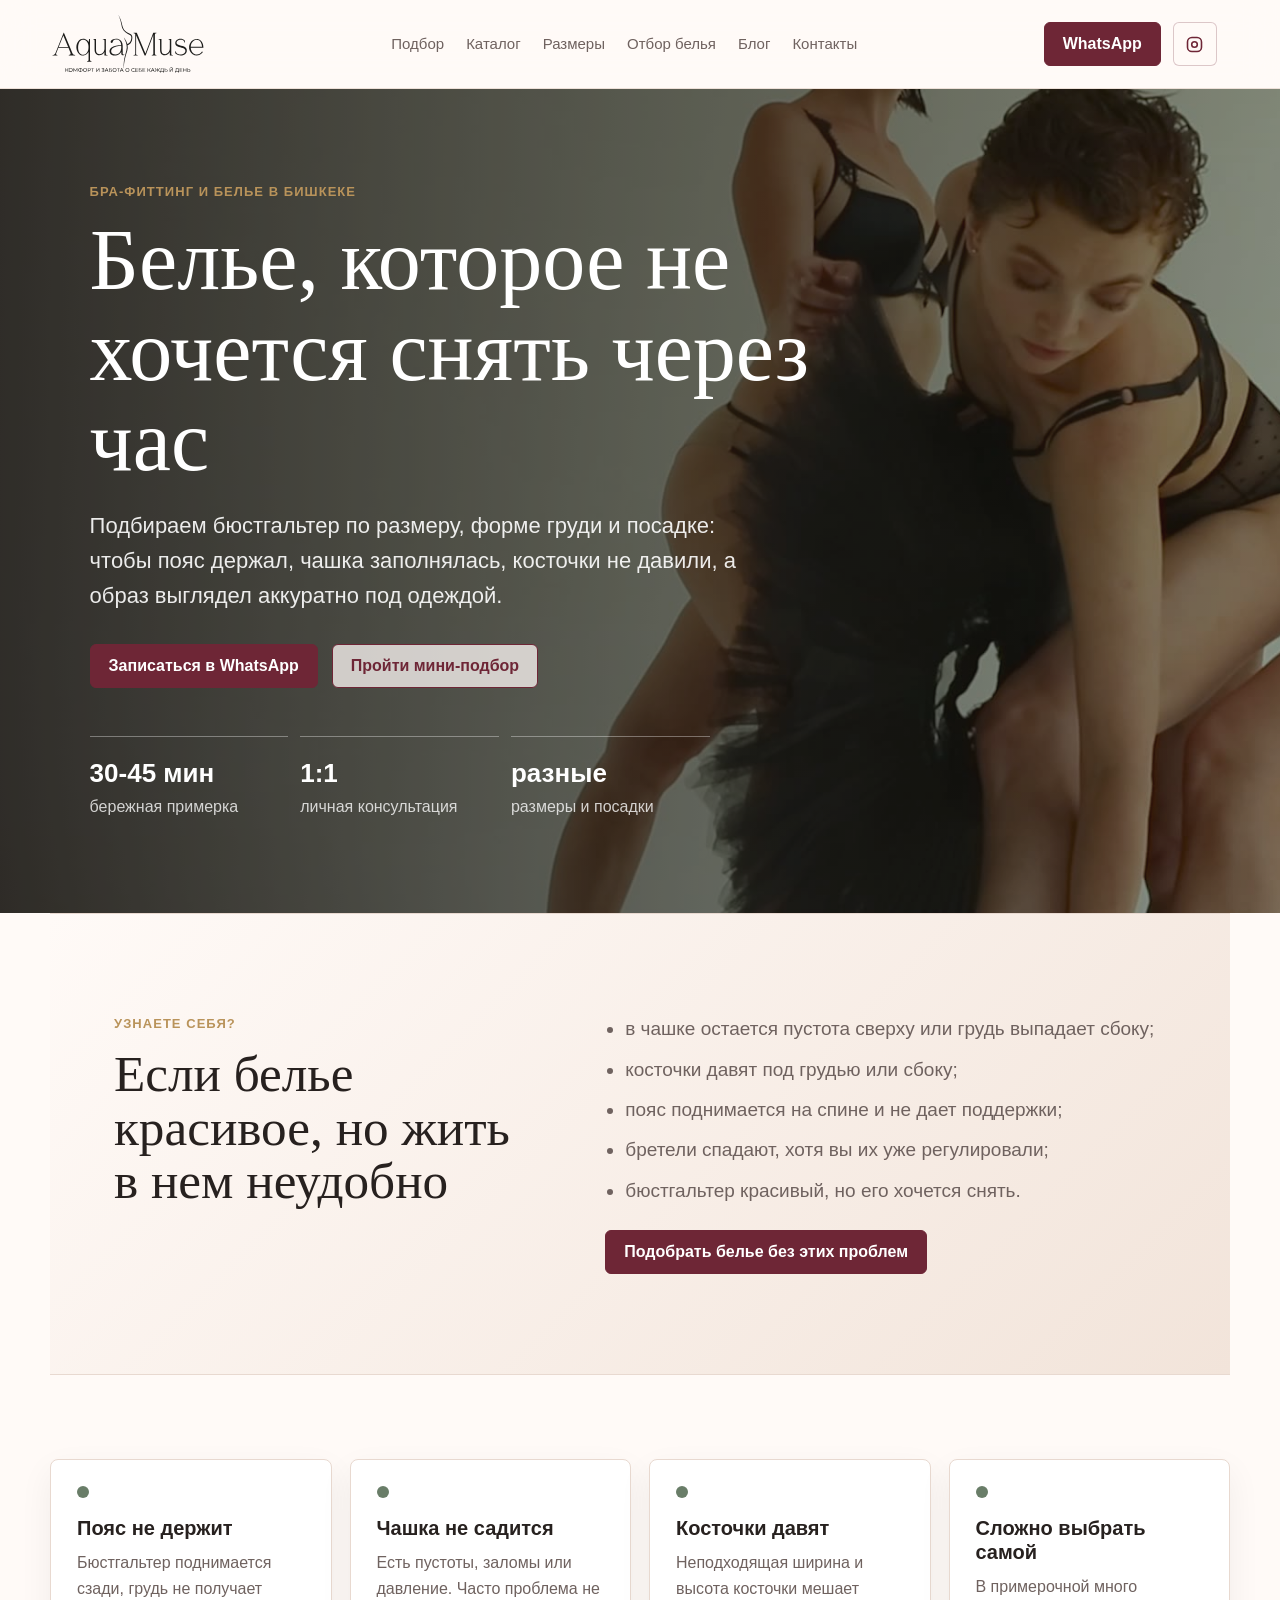
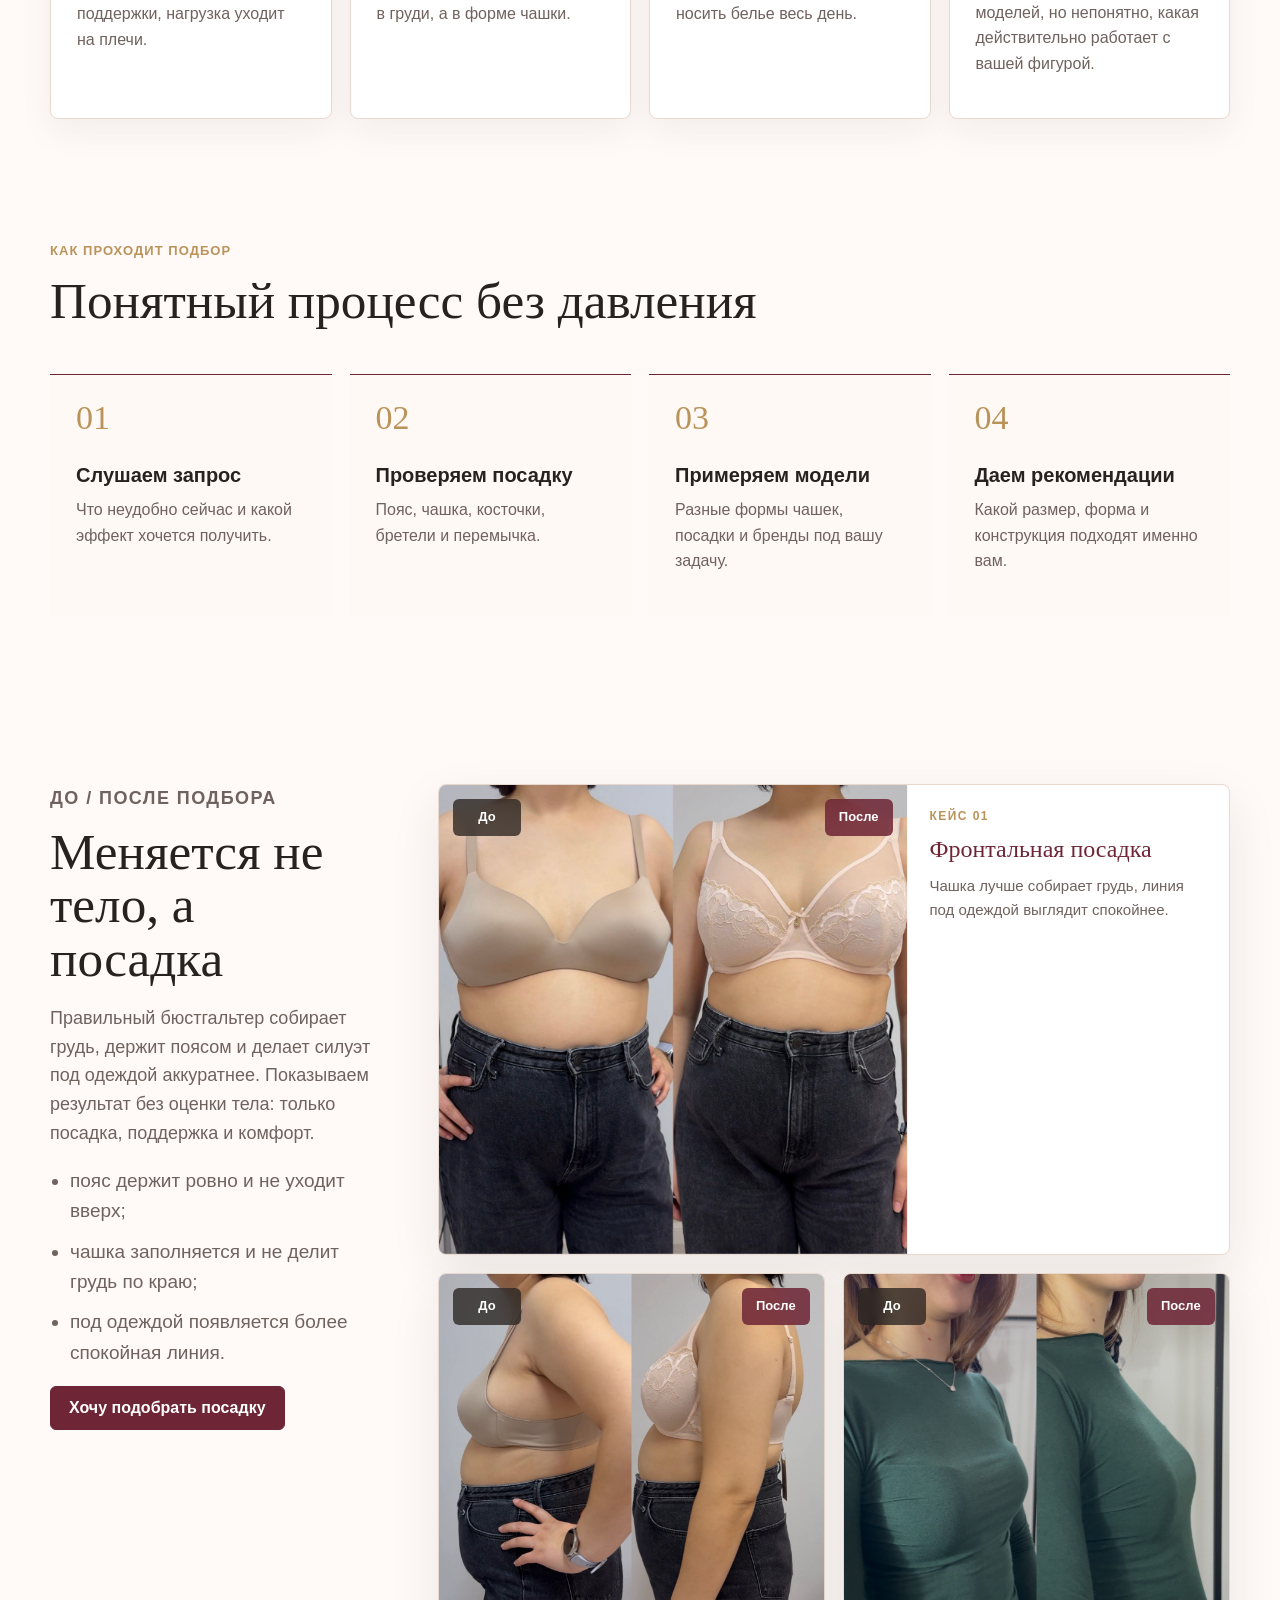
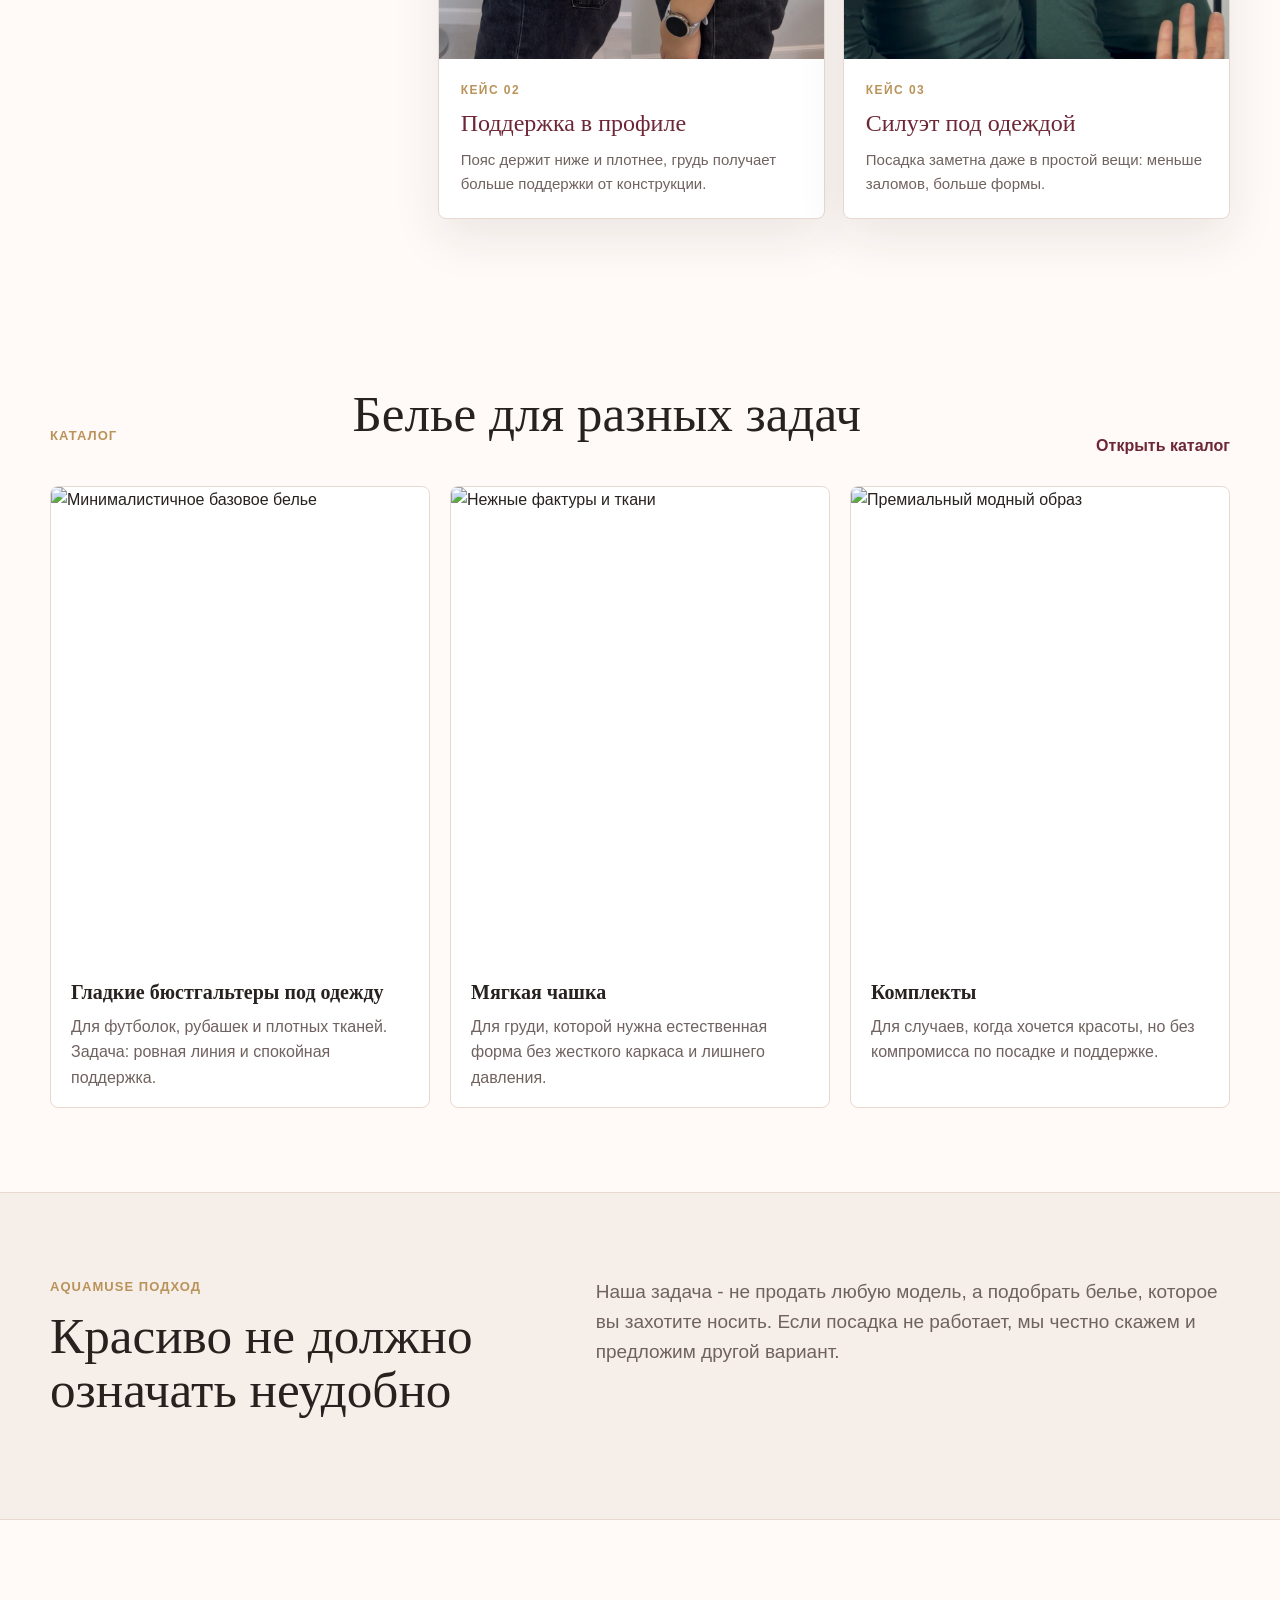
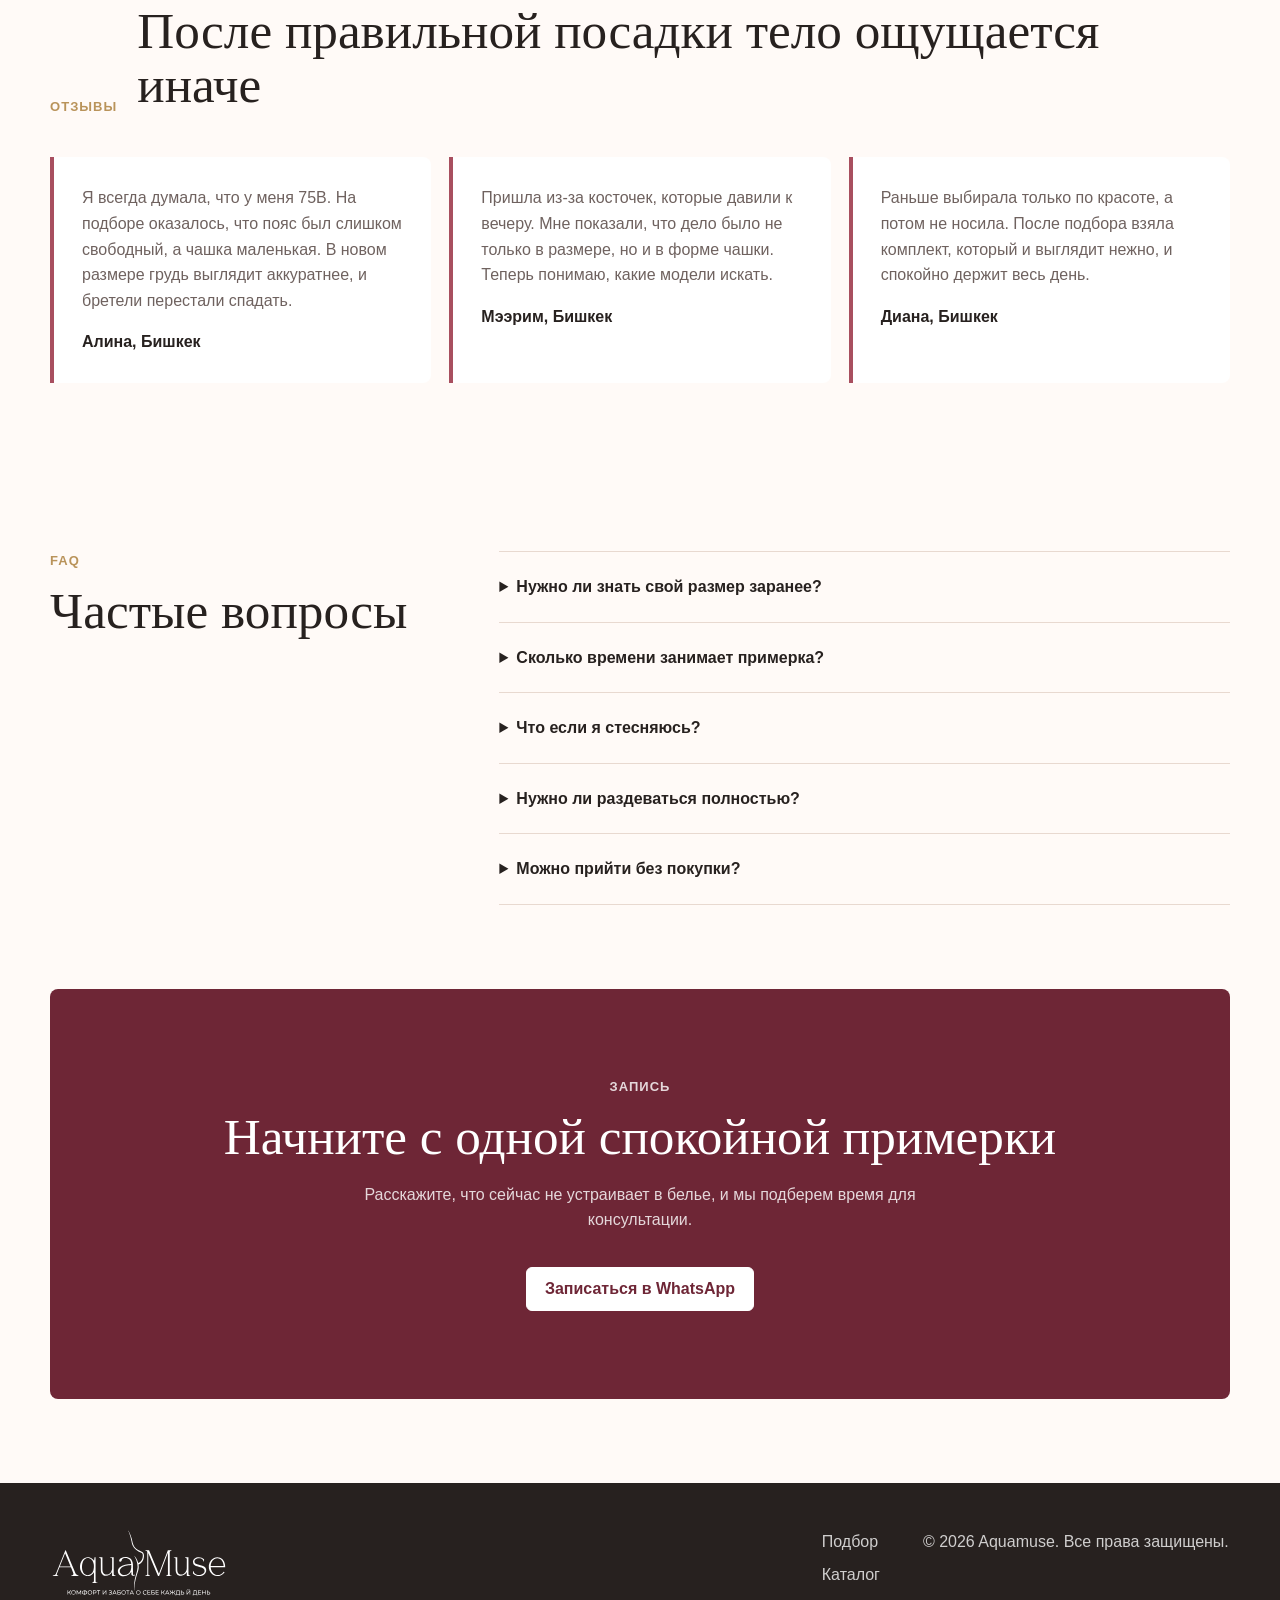
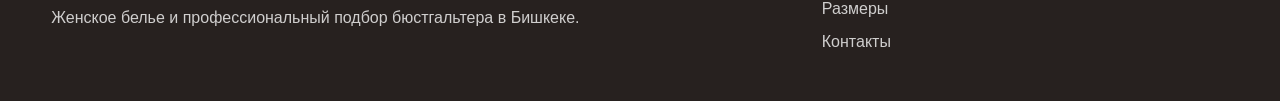
==== commit cfe446b2: "Polish support wording" ====
--- a/index.html
+++ b/index.html
@@ -83,7 +83,7 @@
         <ul class="check-list compact">
           <li>в чашке остается пустота сверху или грудь выпадает сбоку;</li>
           <li>косточки давят под грудью или сбоку;</li>
-          <li>пояс поднимается на спине и не держит поддержку;</li>
+          <li>пояс поднимается на спине и не дает поддержки;</li>
           <li>бретели спадают, хотя вы их уже регулировали;</li>
           <li>бюстгальтер красивый, но его хочется снять.</li>
         </ul>
@@ -95,7 +95,7 @@
       <article>
         <span class="icon-dot"></span>
         <h3>Пояс не держит</h3>
-        <p>Бюстгальтер поднимается сзади, грудь не получает поддержку, нагрузка уходит на плечи.</p>
+        <p>Бюстгальтер поднимается сзади, грудь не получает поддержки, нагрузка уходит на плечи.</p>
       </article>
       <article>
         <span class="icon-dot"></span>
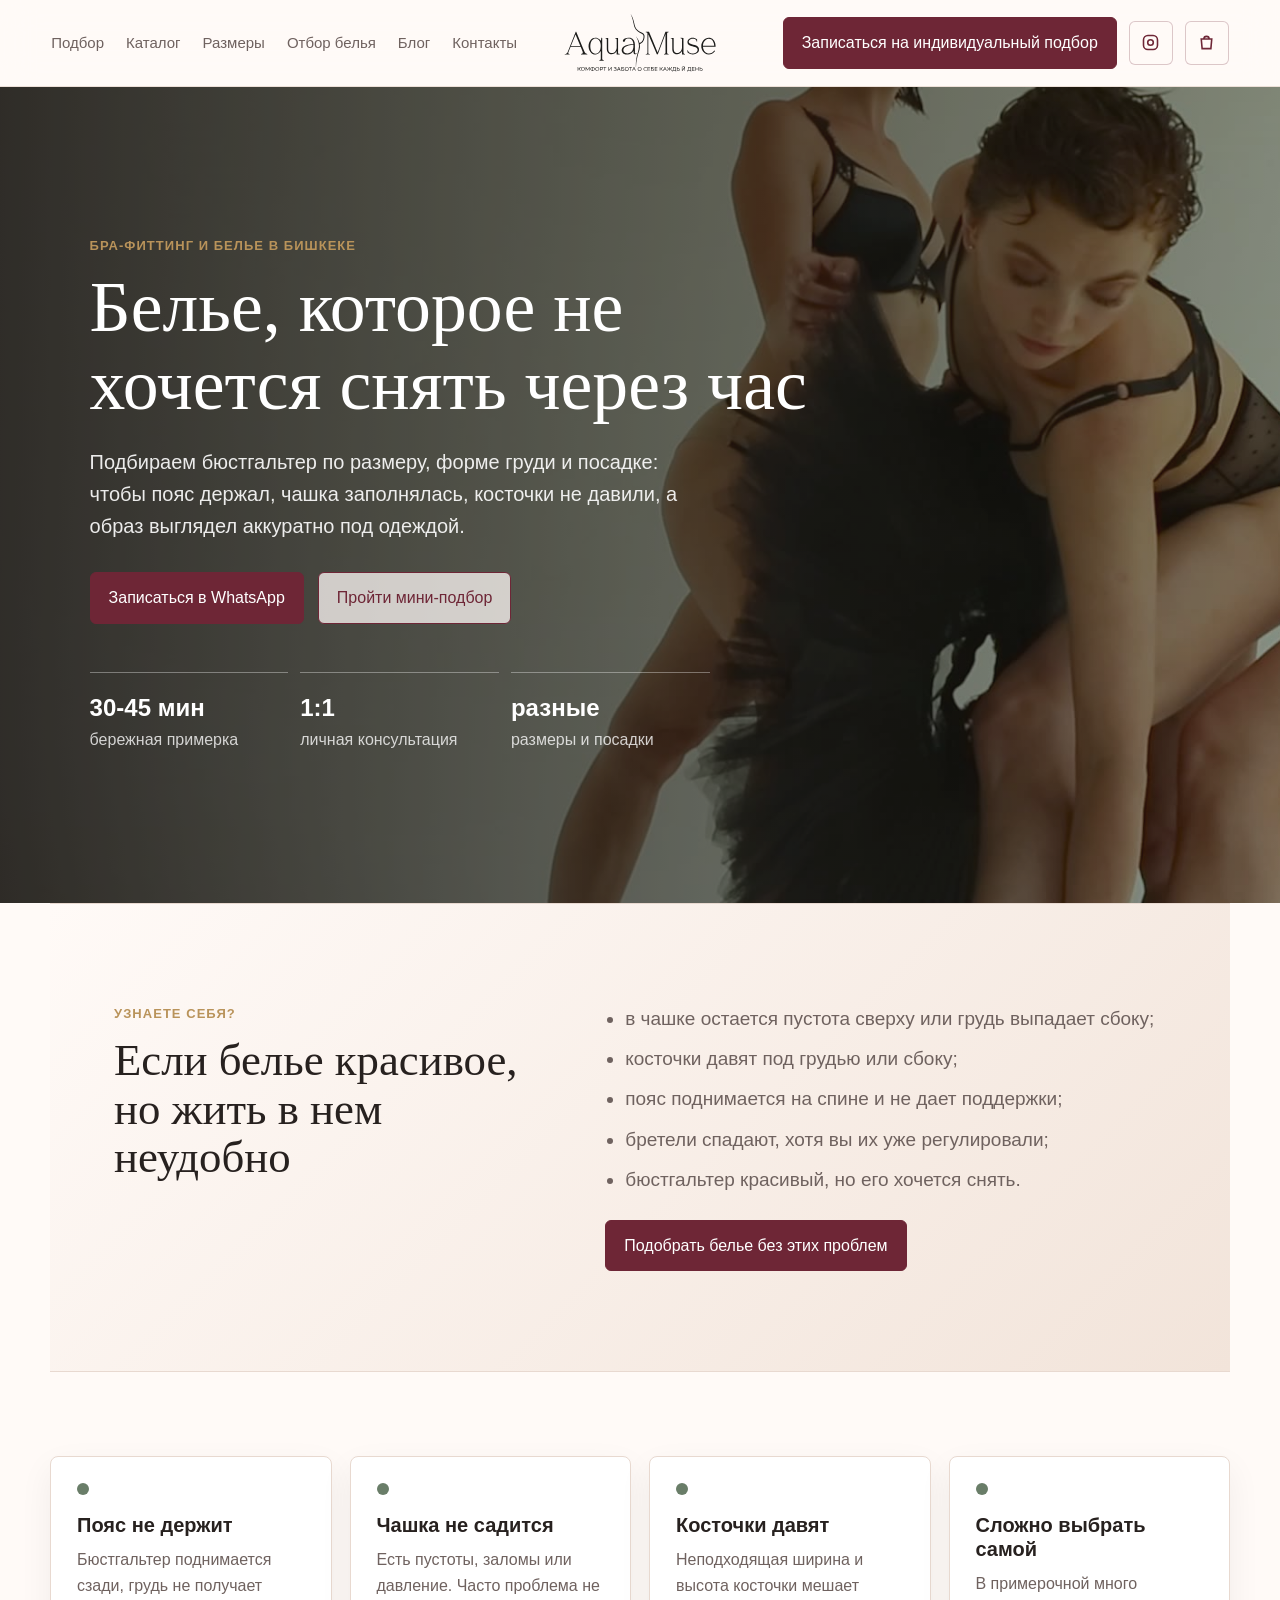
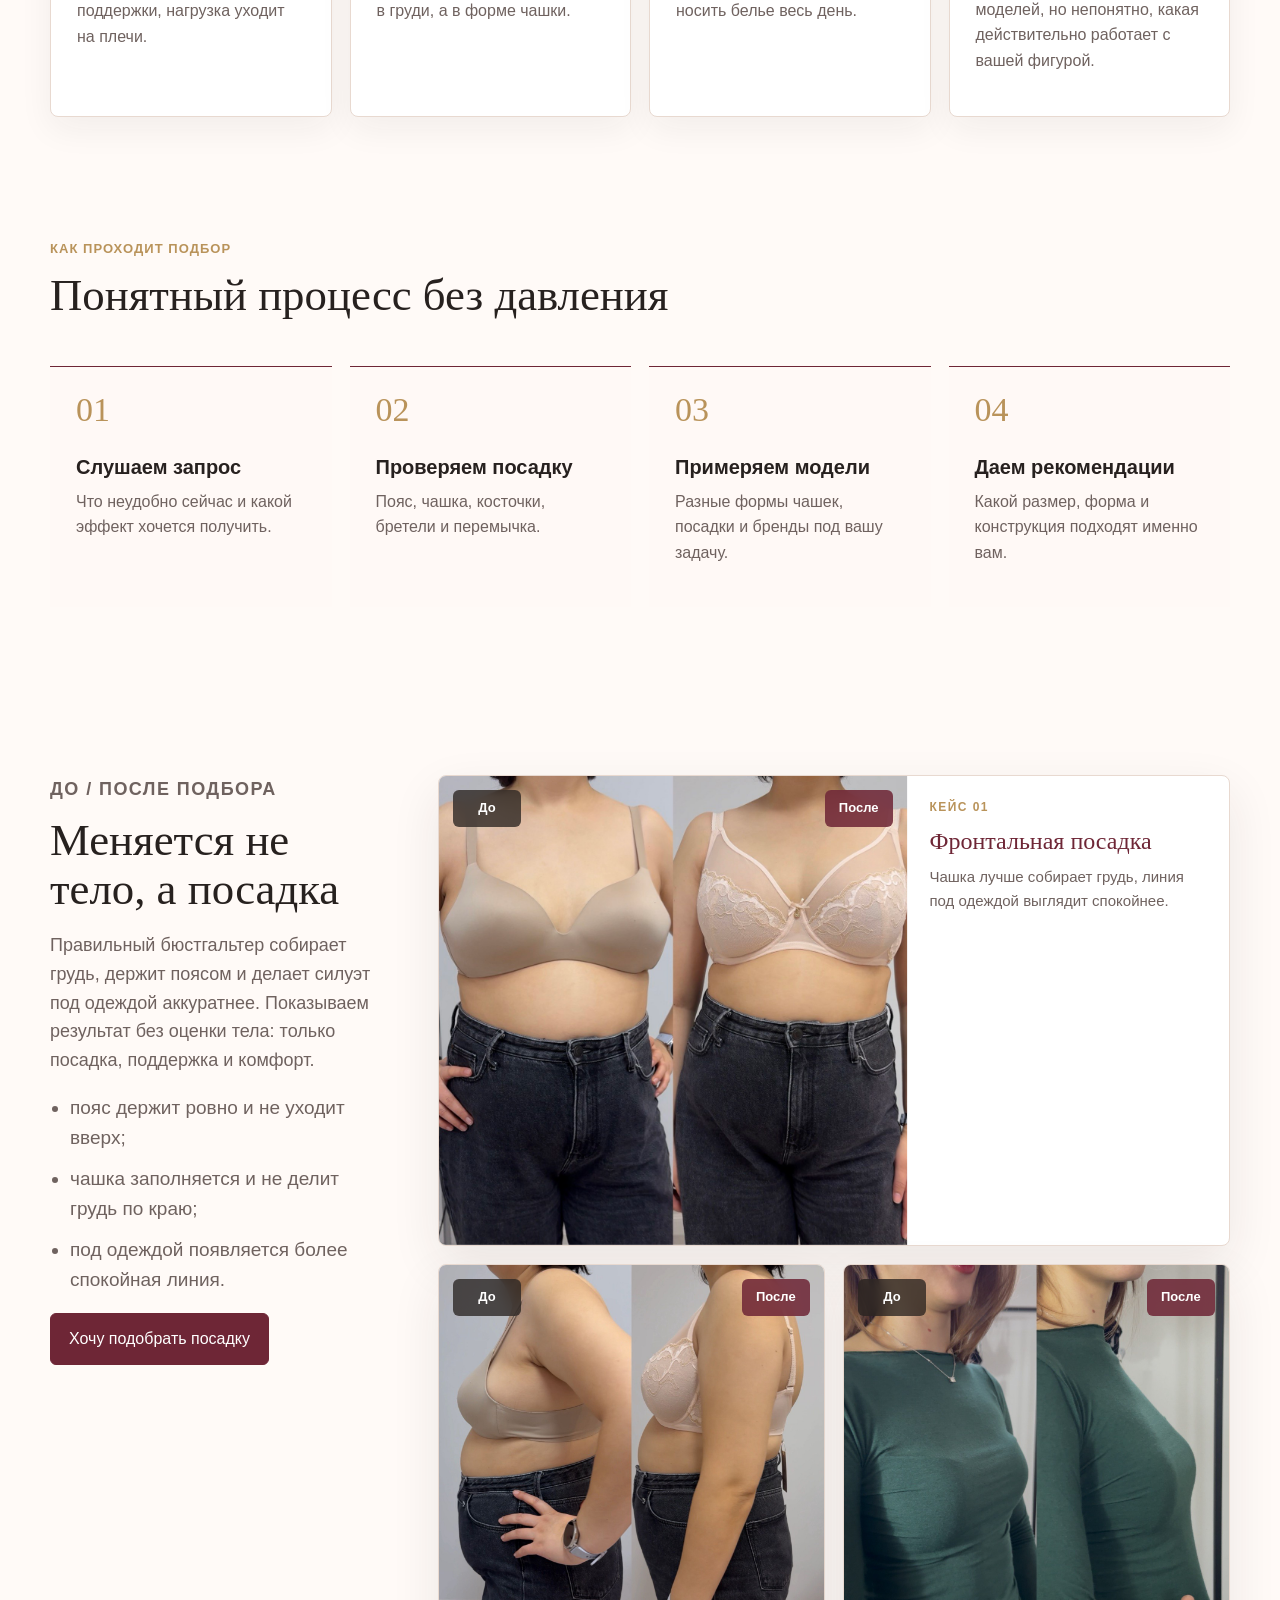
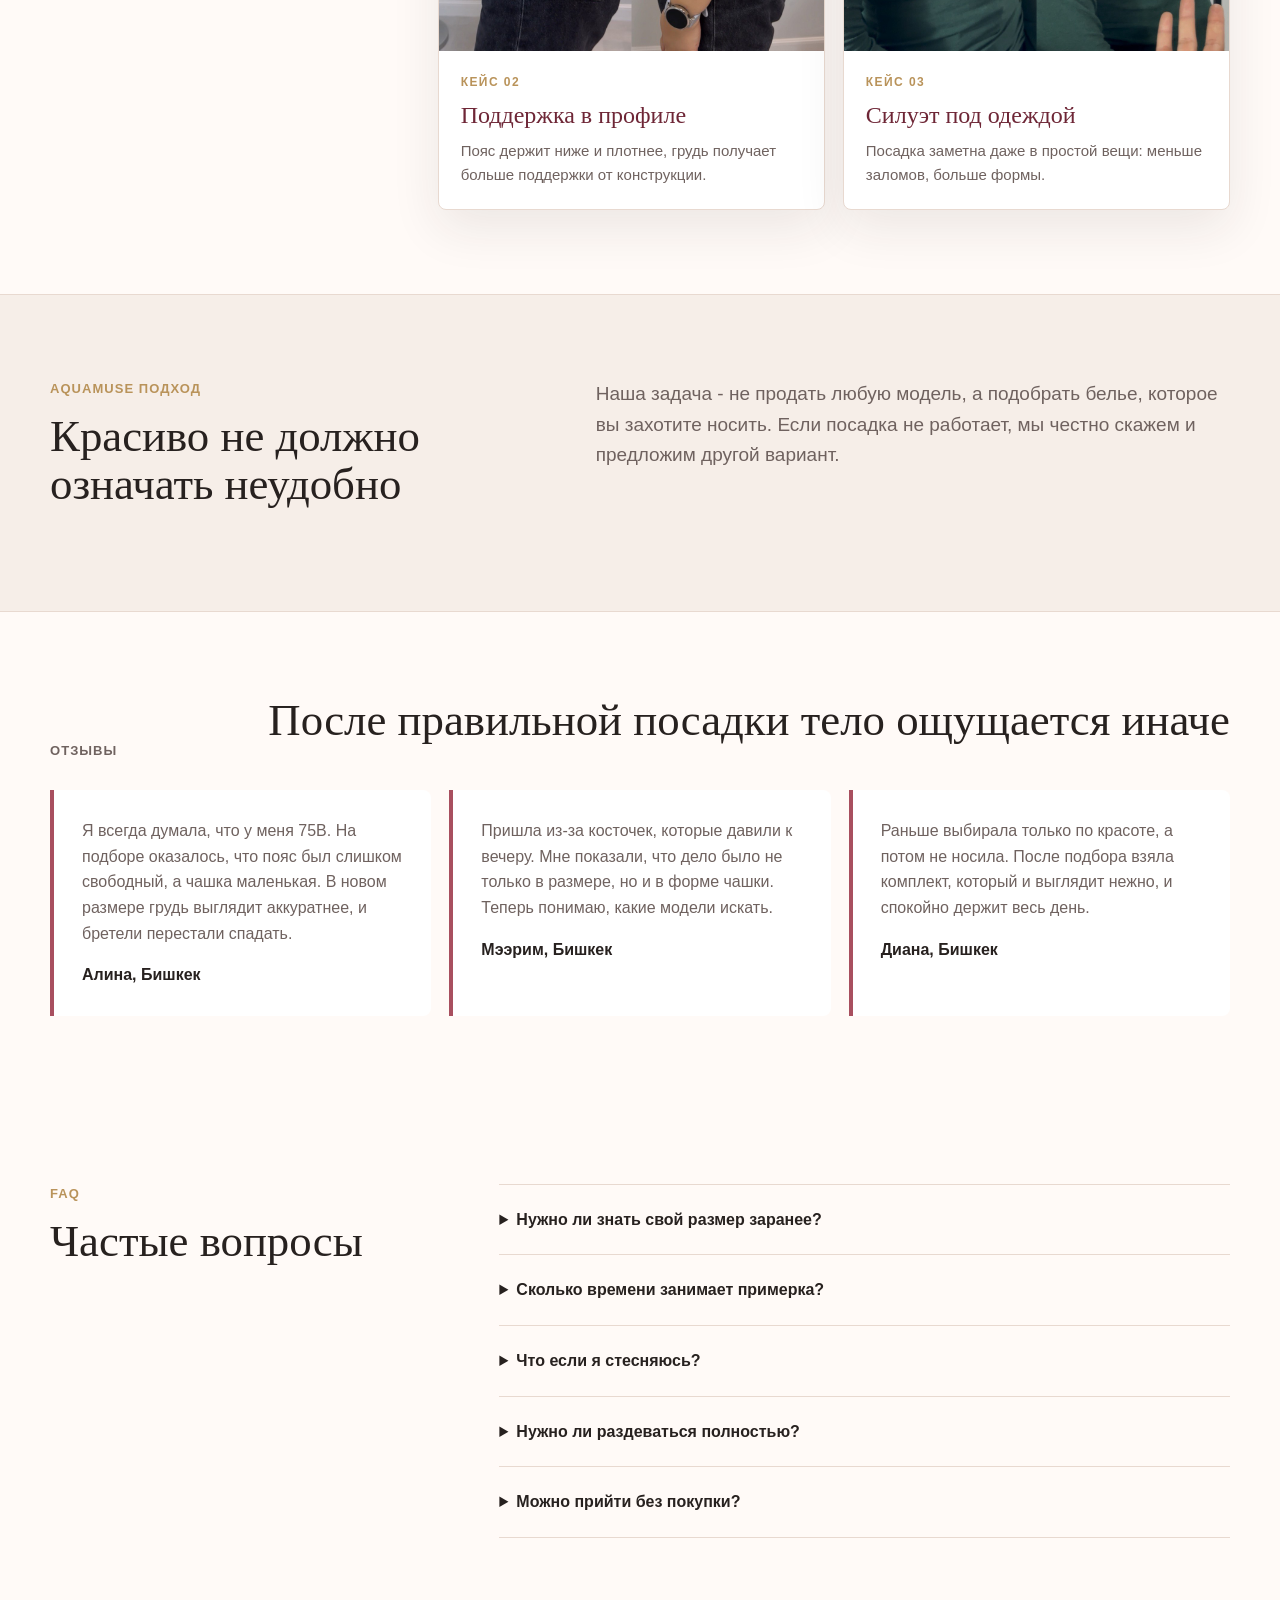
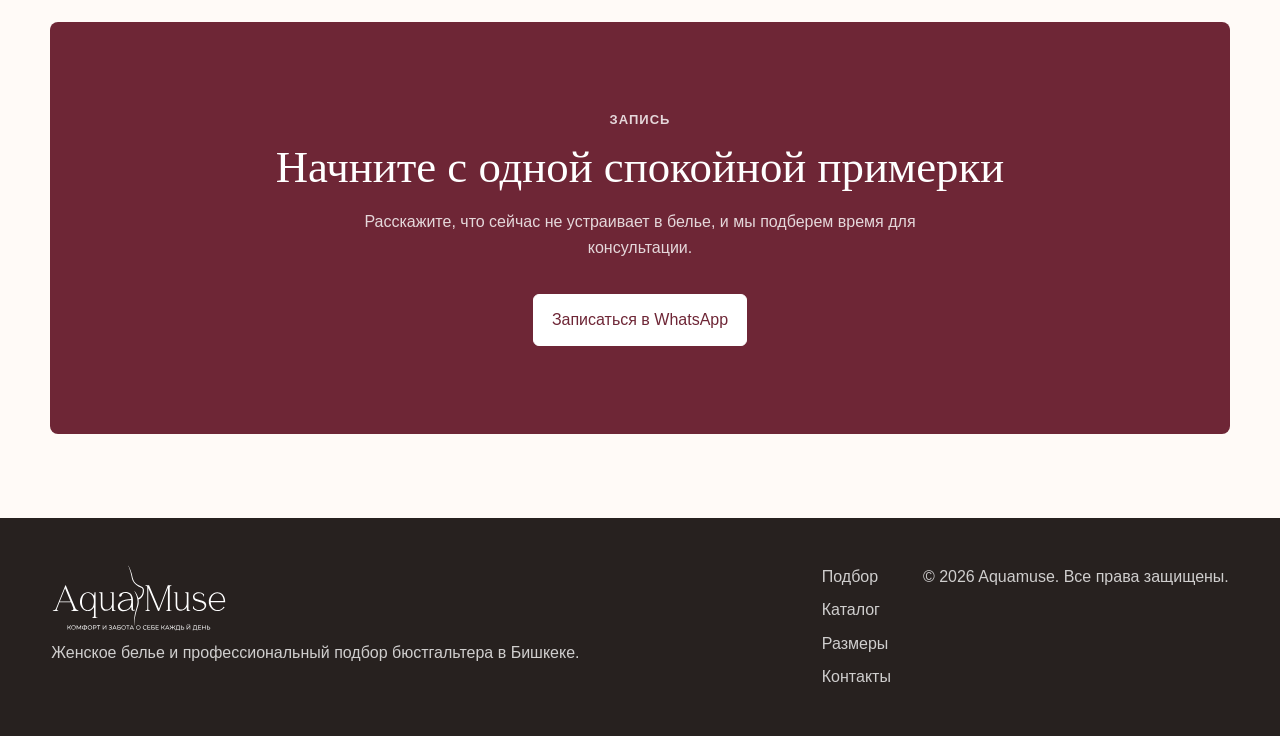
==== commit 690b3a54: "Publish aquamuse.store site" ====
--- a/index.html
+++ b/index.html
@@ -1,4 +1,4 @@
-﻿<!doctype html>
+<!doctype html>
 <html lang="ru">
 <head>
   <meta charset="utf-8">
@@ -9,8 +9,8 @@
   <meta property="og:title" content="Aquamuse - белье и подбор бюстгальтера в Бишкеке">
   <meta property="og:description" content="Профессиональный подбор бюстгальтера и комфортное женское белье в Бишкеке.">
   <meta property="og:type" content="website">
-  <meta property="og:url" content="https://kidmann89-boop.github.io/aquamuse-site/">
-  <meta property="og:image" content="https://kidmann89-boop.github.io/aquamuse-site/assets/aquamuse-hero-poster.jpg">
+  <meta property="og:url" content="https://aquamuse.store/">
+  <meta property="og:image" content="https://aquamuse.store/assets/aquamuse-hero-poster.jpg">
   <link rel="icon" href="assets/favicon.svg" type="image/svg+xml">
   <link rel="stylesheet" href="styles.css">
   <script type="application/ld+json">
@@ -26,7 +26,7 @@
     },
     "areaServed": "Бишкек",
     "telephone": "+996550333087",
-    "url": "https://kidmann89-boop.github.io/aquamuse-site/",
+    "url": "https://aquamuse.store/",
     "sameAs": "https://www.instagram.com/aquamuse.kg"
   }
   </script>
@@ -181,29 +181,12 @@
       </div>
     </section>
 
-    <section class="section catalog-preview">
-      <div class="section-heading">
-        <p class="eyebrow">Каталог</p>
-        <h2>Белье для разных задач</h2>
-        <a class="text-link" href="catalog.html">Открыть каталог</a>
-      </div>
-      <div class="product-grid">
-        <article class="product-card">
-          <img src="https://images.unsplash.com/photo-1583846717393-dc2412c95ed7?auto=format&fit=crop&w=900&q=80" alt="Минималистичное базовое белье">
-          <h3>Гладкие бюстгальтеры под одежду</h3>
-          <p>Для футболок, рубашек и плотных тканей. Задача: ровная линия и спокойная поддержка.</p>
-        </article>
-        <article class="product-card">
-          <img src="https://images.unsplash.com/photo-1618220179428-22790b461013?auto=format&fit=crop&w=900&q=80" alt="Нежные фактуры и ткани">
-          <h3>Мягкая чашка</h3>
-          <p>Для груди, которой нужна естественная форма без жесткого каркаса и лишнего давления.</p>
-        </article>
-        <article class="product-card">
-          <img src="https://images.unsplash.com/photo-1515886657613-9f3515b0c78f?auto=format&fit=crop&w=900&q=80" alt="Премиальный модный образ">
-          <h3>Комплекты</h3>
-          <p>Для случаев, когда хочется красоты, но без компромисса по посадке и поддержке.</p>
-        </article>
-      </div>
+    <section class="section home-featured" data-home-featured hidden>
+      <div class="home-featured-nav" aria-label="Подборки каталога">
+        <a class="text-link" href="catalog.html?category=discounts#catalog-list" data-home-featured-discounts>Товары со скидками</a>
+        <a class="text-link" href="catalog.html?category=new#catalog-list" data-home-featured-new>Новое поступление</a>
+      </div>
+      <div class="home-featured-grid" data-home-featured-grid></div>
     </section>
 
     <section class="section trust-band">
@@ -285,6 +268,6 @@
     </nav>
     <p class="footer-note">© 2026 Aquamuse. Все права защищены.</p>
   </footer>
-  <script src="script.js"></script>
+  <script src="script.js?v=20260814-catalog-sync-3"></script>
 </body>
 </html>
--- a/styles.css
+++ b/styles.css
@@ -10,9 +10,14 @@
   --blue: #425a6b;
   --gold: #b9935a;
   --shadow: 0 20px 60px rgba(39, 33, 31, .12);
+  --header-height: 84px;
+  --body-font: Inter, "Segoe UI", Arial, sans-serif;
+  --display-font: "Palatino Linotype", "Book Antiqua", Palatino, Georgia, "Times New Roman", serif;
 }
 
 * { box-sizing: border-box; }
+
+[hidden] { display: none !important; }
 
 html { scroll-behavior: smooth; }
 
@@ -20,7 +25,7 @@
   margin: 0;
   color: var(--ink);
   background: var(--paper);
-  font-family: Inter, "Segoe UI", Arial, sans-serif;
+  font-family: var(--body-font);
   line-height: 1.6;
   overflow-x: hidden;
 }
@@ -39,14 +44,81 @@
   top: 0;
   z-index: 20;
   display: grid;
-  grid-template-columns: auto 1fr auto auto auto;
+  grid-template-columns: minmax(0, 1fr) auto auto auto;
   align-items: center;
   gap: 12px;
-  min-height: 76px;
-  padding: 14px clamp(18px, 4vw, 52px);
+  min-height: var(--header-height);
+  padding: 17px clamp(18px, 4vw, 52px);
   background: rgba(255, 250, 247, .88);
   border-bottom: 1px solid rgba(232, 217, 208, .78);
   backdrop-filter: blur(18px);
+}
+
+.discount-alert {
+  --discount-alert-height: 42px;
+  position: sticky;
+  top: 0;
+  z-index: 30;
+  display: block;
+  min-height: var(--discount-alert-height);
+  overflow: hidden;
+  background: #050505;
+  color: #fff;
+  font-size: 15px;
+  line-height: 1.25;
+  text-align: center;
+  text-transform: uppercase;
+  letter-spacing: .02em;
+}
+
+.discount-alert-track {
+  display: flex;
+  align-items: center;
+  justify-content: center;
+  gap: 0;
+  min-height: var(--discount-alert-height);
+  padding: 8px 18px;
+  white-space: nowrap;
+}
+
+.discount-alert.is-marquee .discount-alert-track {
+  justify-content: flex-start;
+  width: max-content;
+  padding-inline: 0;
+  animation: discount-alert-marquee 32s linear infinite;
+  will-change: transform;
+}
+
+.discount-alert.is-marquee:hover .discount-alert-track,
+.discount-alert.is-marquee:focus-within .discount-alert-track {
+  animation-play-state: paused;
+}
+
+.discount-alert-item {
+  display: inline-flex;
+  align-items: center;
+  gap: 28px;
+  padding-inline: 30px;
+}
+
+.discount-alert-item::before,
+.discount-alert-item::after {
+  content: "";
+  width: 4px;
+  height: 4px;
+  flex: 0 0 auto;
+  border-radius: 999px;
+  background: currentColor;
+  opacity: .9;
+}
+
+@keyframes discount-alert-marquee {
+  from { transform: translateX(0); }
+  to { transform: translateX(-25%); }
+}
+
+body.has-discount-alert .site-header {
+  top: 42px;
 }
 
 .brand {
@@ -56,6 +128,15 @@
   min-width: 132px;
 }
 
+.site-header > .brand {
+  position: absolute;
+  left: 50%;
+  top: 50%;
+  justify-self: center;
+  z-index: 1;
+  transform: translate(-50%, -50%);
+}
+
 .brand img {
   display: block;
   width: 100%;
@@ -64,11 +145,35 @@
 }
 
 .main-nav {
+  grid-column: 1;
+  grid-row: 1;
   display: flex;
-  justify-content: center;
+  justify-content: flex-start;
   gap: 22px;
+  padding-right: clamp(132px, 15vw, 210px);
   color: var(--muted);
   font-size: 15px;
+}
+
+.header-cta {
+  grid-column: 2;
+  grid-row: 1;
+  position: relative;
+  z-index: 2;
+}
+
+.header-social {
+  grid-column: 3;
+  grid-row: 1;
+  position: relative;
+  z-index: 2;
+}
+
+.header-cart {
+  grid-column: 4;
+  grid-row: 1;
+  position: relative;
+  z-index: 2;
 }
 
 .main-nav a:hover, .text-link:hover { color: var(--wine); }
@@ -83,6 +188,9 @@
   border-radius: 6px;
   font-weight: 700;
   line-height: 1.1;
+  font: inherit;
+  cursor: pointer;
+  transition: transform .2s ease, box-shadow .2s ease, border-color .2s ease, background .2s ease;
 }
 
 .header-cta, .button.primary {
@@ -90,7 +198,34 @@
   background: var(--wine);
 }
 
-.header-social {
+.header-cta:hover,
+.button:hover,
+.header-social:hover,
+.header-cart:hover,
+.nav-toggle:hover,
+.sticky-whatsapp:hover,
+.header-cta:focus-visible,
+.button:focus-visible,
+.header-social:focus-visible,
+.header-cart:focus-visible,
+.nav-toggle:focus-visible,
+.sticky-whatsapp:focus-visible {
+  box-shadow: 0 12px 28px rgba(39, 33, 31, .18);
+  transform: translateY(-2px);
+}
+
+.header-cta:focus-visible,
+.button:focus-visible,
+.sticky-whatsapp:focus-visible,
+.header-social:focus-visible,
+.header-cart:focus-visible,
+.nav-toggle:focus-visible {
+  outline: 2px solid rgba(110, 38, 54, .34);
+  outline-offset: 3px;
+}
+
+.header-social,
+.header-cart {
   display: inline-grid;
   place-items: center;
   width: 44px;
@@ -102,13 +237,14 @@
   transition: transform .2s ease, border-color .2s ease, background .2s ease;
 }
 
-.header-social:hover {
+.header-social:hover,
+.header-cart:hover {
   border-color: var(--wine);
   background: #fff;
-  transform: translateY(-1px);
-}
-
-.header-social svg {
+}
+
+.header-social svg,
+.header-cart svg {
   width: 21px;
   height: 21px;
   fill: none;
@@ -116,6 +252,27 @@
   stroke-width: 1.8;
 }
 
+.header-cart-count {
+  position: absolute;
+  top: -7px;
+  right: -7px;
+  display: none;
+  min-width: 20px;
+  height: 20px;
+  padding: 0 6px;
+  border-radius: 999px;
+  color: #fff;
+  background: var(--wine);
+  font-size: 11px;
+  font-weight: 900;
+  line-height: 20px;
+  text-align: center;
+}
+
+.header-cart.has-items .header-cart-count {
+  display: block;
+}
+
 .button.secondary {
   color: var(--wine);
   background: rgba(255, 250, 247, .75);
@@ -123,10 +280,19 @@
 
 .nav-toggle {
   display: none;
+  position: relative;
+  z-index: 2;
   width: 44px;
   height: 44px;
   border: 1px solid var(--line);
   border-radius: 6px;
+  background: #fff;
+  transition: transform .2s ease, box-shadow .2s ease, border-color .2s ease, background .2s ease;
+}
+
+.nav-toggle:hover,
+.nav-toggle:focus-visible {
+  border-color: rgba(110, 38, 54, .34);
   background: #fff;
 }
 
@@ -141,7 +307,7 @@
 .hero {
   position: relative;
   display: grid;
-  min-height: calc(100vh - 76px);
+  min-height: calc(100vh - var(--header-height));
   overflow: hidden;
   background: #1c1715;
 }
@@ -189,31 +355,31 @@
 h1, h2, h3, p { margin-top: 0; }
 
 h1, h2 {
-  line-height: 1.05;
+  line-height: 1.08;
   letter-spacing: 0;
 }
 
 h1 {
-  max-width: 820px;
+  max-width: 760px;
   margin-bottom: 22px;
-  font-family: Georgia, "Times New Roman", serif;
-  font-size: clamp(42px, 7vw, 86px);
-  font-weight: 500;
+  font-family: var(--display-font);
+  font-size: clamp(40px, 5.6vw, 72px);
+  font-weight: 400;
 }
 
 h2 {
   margin-bottom: 18px;
-  font-family: Georgia, "Times New Roman", serif;
-  font-size: clamp(30px, 4vw, 52px);
-  font-weight: 500;
+  font-family: var(--display-font);
+  font-size: clamp(28px, 3.5vw, 46px);
+  font-weight: 400;
 }
 
 h3 { margin-bottom: 10px; font-size: 20px; line-height: 1.2; }
 
 .hero-copy {
-  max-width: 650px;
+  max-width: 620px;
   color: rgba(255, 255, 255, .9);
-  font-size: clamp(18px, 2vw, 22px);
+  font-size: clamp(17px, 1.6vw, 20px);
 }
 
 .hero-actions {
@@ -237,7 +403,7 @@
 }
 
 .hero-stats dt {
-  font-size: 26px;
+  font-size: 24px;
   font-weight: 800;
 }
 
@@ -249,7 +415,7 @@
 .page-cover {
   position: relative;
   display: grid;
-  min-height: calc(100vh - 76px);
+  min-height: calc(100vh - var(--header-height));
   overflow: hidden;
   background: #1c1715;
 }
@@ -285,14 +451,14 @@
 }
 
 .page-cover h1 {
-  max-width: 900px;
-  font-size: clamp(40px, 5.6vw, 76px);
+  max-width: 760px;
+  font-size: clamp(38px, 4.9vw, 66px);
 }
 
 .page-cover-copy {
-  max-width: 650px;
+  max-width: 620px;
   color: rgba(255, 255, 255, .9);
-  font-size: clamp(18px, 2vw, 22px);
+  font-size: clamp(17px, 1.6vw, 20px);
 }
 
 .page-cover-actions {
@@ -311,7 +477,7 @@
 }
 
 .page-cover .hero-stats dt {
-  font-size: 24px;
+  font-size: 22px;
 }
 
 .page-cover-catalog .page-cover-media img {
@@ -320,6 +486,18 @@
 
 .page-cover-podbor .page-cover-media img {
   object-position: center center;
+}
+
+.page-cover-brendy .page-cover-media img {
+  object-position: 62% center;
+}
+
+.page-cover-blog .page-cover-media img {
+  object-position: center center;
+}
+
+.page-cover-kontakty .page-cover-media img {
+  object-position: 58% center;
 }
 
 .page-cover-razmery .page-cover-media img {
@@ -380,12 +558,39 @@
   box-shadow: 0 12px 34px rgba(39, 33, 31, .06);
 }
 
+.blog-grid article {
+  overflow: hidden;
+}
+
 .pain-list p, .fit-grid p, .brand-list p, .blog-grid p, .product-card p, blockquote p {
   color: var(--muted);
 }
 
 .pain-list h2, .fit-grid h2, .brand-list h2, .blog-grid h2 {
   font-size: clamp(26px, 3vw, 36px);
+}
+
+.blog-grid h2 {
+  font-size: clamp(24px, 2.2vw, 32px);
+}
+
+.blog-card-image {
+  width: calc(100% + 52px);
+  max-width: none;
+  aspect-ratio: 4 / 5;
+  height: auto;
+  margin: -26px -26px 22px;
+  border-radius: 8px 8px 0 0;
+  object-fit: cover;
+  object-position: center;
+}
+
+.blog-grid article:nth-child(1) .blog-card-image {
+  object-position: center 28%;
+}
+
+.blog-grid article:nth-child(2) .blog-card-image {
+  object-position: 62% center;
 }
 
 .icon-dot {
@@ -519,7 +724,7 @@
 .before-after-card figcaption strong {
   display: block;
   color: var(--wine);
-  font-family: Georgia, "Times New Roman", serif;
+  font-family: var(--display-font);
   font-size: 24px;
   font-weight: 500;
   line-height: 1.15;
@@ -544,6 +749,68 @@
   justify-content: space-between;
   gap: 20px;
   margin-bottom: 28px;
+}
+
+.section-heading > p {
+  max-width: 470px;
+  margin: 0;
+  color: var(--muted);
+}
+
+.selection-look {
+  padding-top: 18px;
+}
+
+.selection-look-grid {
+  display: grid;
+  grid-template-columns: repeat(3, minmax(0, 1fr));
+  gap: 18px;
+}
+
+.selection-look-card {
+  position: relative;
+  min-height: 520px;
+  margin: 0;
+  overflow: hidden;
+  border: 1px solid var(--line);
+  border-radius: 8px;
+  background: #fff;
+  box-shadow: 0 12px 34px rgba(39, 33, 31, .06);
+}
+
+.selection-look-card-wide {
+  min-height: 520px;
+}
+
+.selection-look-card img {
+  height: 100%;
+  object-position: center;
+}
+
+.selection-look-card:nth-child(1) img {
+  object-position: 58% center;
+}
+
+.selection-look-card:nth-child(2) img {
+  object-position: center 30%;
+}
+
+.selection-look-card:nth-child(3) img {
+  object-position: center 38%;
+}
+
+.selection-look-card figcaption {
+  position: absolute;
+  left: 12px;
+  right: 12px;
+  bottom: 12px;
+  padding: 13px 14px;
+  border-radius: 8px;
+  background: rgba(32, 25, 23, .74);
+  color: #fff;
+  font-weight: 800;
+  line-height: 1.35;
+  backdrop-filter: blur(10px);
 }
 
 .product-grid {
@@ -576,7 +843,7 @@
 
 .product-card h2, .product-card h3 {
   margin-top: 20px;
-  font-family: Georgia, "Times New Roman", serif;
+  font-family: var(--display-font);
 }
 
 .product-card p { padding-bottom: 0; }
@@ -590,6 +857,936 @@
   text-align: center;
 }
 
+.home-featured[hidden] {
+  display: none;
+}
+
+.home-featured-nav {
+  display: flex;
+  align-items: center;
+  justify-content: space-between;
+  gap: 18px;
+  margin-bottom: 24px;
+}
+
+.home-featured-nav .text-link {
+  margin-top: 0;
+  text-transform: uppercase;
+  letter-spacing: .08em;
+}
+
+.home-featured-grid {
+  display: grid;
+  grid-template-columns: repeat(5, minmax(0, 1fr));
+  gap: 18px;
+}
+
+.home-featured-card {
+  display: grid;
+  grid-template-rows: auto 1fr;
+  min-width: 0;
+  color: var(--ink);
+  text-decoration: none;
+}
+
+.home-featured-card-media {
+  position: relative;
+  display: block;
+  overflow: hidden;
+  border: 1px solid var(--line);
+  border-radius: 8px;
+  background: #fff;
+}
+
+.home-featured-card-media::after,
+.home-featured-card-media::before {
+  position: absolute;
+  top: 12px;
+  z-index: 1;
+  min-width: 54px;
+  padding: 7px 12px;
+  border-radius: 999px;
+  color: #fff;
+  font-size: 13px;
+  font-weight: 900;
+  line-height: 1;
+  text-align: center;
+}
+
+.home-featured-card-media::after {
+  left: 12px;
+  content: attr(data-discount-label);
+  background: var(--wine);
+}
+
+.home-featured-card-media:not([data-discount-label])::after,
+.home-featured-card-media:not([data-new-arrival-label])::before {
+  content: none;
+}
+
+.home-featured-card-media::before {
+  right: 12px;
+  content: attr(data-new-arrival-label);
+  background: var(--gold);
+}
+
+.home-featured-card img {
+  display: block;
+  width: 100%;
+  aspect-ratio: 4 / 5;
+  height: auto;
+  object-fit: cover;
+  object-position: center top;
+  transition: transform .24s ease;
+}
+
+.home-featured-card:hover img,
+.home-featured-card:focus-visible img {
+  transform: scale(1.025);
+}
+
+.home-featured-card:focus-visible {
+  outline: 2px solid rgba(110, 38, 54, .34);
+  outline-offset: 4px;
+}
+
+.home-featured-card-body {
+  display: grid;
+  gap: 8px;
+  padding-top: 18px;
+  text-align: center;
+}
+
+.home-featured-card-brand {
+  min-height: 18px;
+  color: var(--ink);
+  font-size: 14px;
+  font-weight: 800;
+  letter-spacing: .14em;
+  text-transform: uppercase;
+}
+
+.home-featured-card-title {
+  min-height: 44px;
+  font-size: 17px;
+  line-height: 1.3;
+}
+
+.home-featured-card-price {
+  color: var(--wine);
+  font-size: 18px;
+  line-height: 1.25;
+}
+
+.catalog-page {
+  width: min(1660px, calc(100% - 36px));
+  margin-inline: auto;
+  padding: clamp(52px, 6vw, 82px) 0 96px;
+}
+
+.catalog-heading {
+  display: grid;
+  grid-template-columns: minmax(0, 720px) minmax(280px, 430px);
+  gap: 36px;
+  align-items: end;
+  margin-bottom: 32px;
+}
+
+.catalog-heading h2 {
+  margin: 0;
+  max-width: 760px;
+  font-size: clamp(42px, 6vw, 74px);
+}
+
+.catalog-heading > p {
+  margin: 0;
+  color: var(--muted);
+  font-size: 18px;
+}
+
+.catalog-product-grid {
+  display: grid;
+  grid-template-columns: repeat(auto-fill, minmax(250px, 1fr));
+  gap: 34px 30px;
+  align-items: start;
+}
+
+.catalog-toolbar {
+  display: flex;
+  align-items: center;
+  justify-content: space-between;
+  flex-wrap: wrap;
+  gap: 14px 18px;
+  margin: -8px 0 28px;
+}
+
+.catalog-filters {
+  display: flex;
+  flex-wrap: wrap;
+  gap: 10px;
+}
+
+.catalog-filters button {
+  min-height: 42px;
+  padding: 10px 16px;
+  border: 1px solid var(--line);
+  border-radius: 999px;
+  background: rgba(255, 250, 247, .82);
+  color: var(--muted);
+  cursor: pointer;
+  font: inherit;
+  font-size: 15px;
+  transition: background .2s ease, border-color .2s ease, color .2s ease;
+}
+
+.catalog-filters button:hover,
+.catalog-filters button:focus-visible,
+.catalog-filters button.is-active {
+  border-color: var(--wine);
+  background: var(--wine);
+  color: #fff;
+}
+
+.catalog-size-search {
+  display: flex;
+  align-items: stretch;
+  gap: 8px;
+  margin-left: auto;
+}
+
+.catalog-size-search label {
+  display: flex;
+  align-items: center;
+  gap: 8px;
+  min-height: 42px;
+  padding: 0 12px;
+  border: 1px solid var(--line);
+  border-radius: 999px;
+  background: rgba(255, 250, 247, .82);
+  color: var(--muted);
+  font-size: 16px;
+}
+
+.catalog-size-search label span {
+  font-weight: 700;
+}
+
+.catalog-size-search input {
+  width: 108px;
+  border: 0;
+  outline: 0;
+  background: transparent;
+  color: var(--ink);
+  font: inherit;
+  font-weight: 700;
+  text-transform: uppercase;
+}
+
+.catalog-size-search input::placeholder {
+  color: rgba(92, 76, 75, .62);
+  text-transform: none;
+}
+
+.catalog-size-search button {
+  min-height: 42px;
+  padding: 10px 16px;
+  border: 1px solid var(--wine);
+  border-radius: 999px;
+  background: var(--wine);
+  color: #fff;
+  cursor: pointer;
+  font: inherit;
+  font-size: 15px;
+  font-weight: 700;
+}
+
+.catalog-size-search button:hover,
+.catalog-size-search button:focus-visible {
+  background: #541728;
+}
+
+.catalog-size-filter {
+  display: flex;
+  align-items: center;
+  flex-wrap: wrap;
+  gap: 12px;
+  margin: -8px 0 22px;
+  color: var(--wine);
+  font-weight: 700;
+}
+
+.catalog-size-filter button {
+  min-height: 34px;
+  padding: 7px 13px;
+  border: 1px solid var(--wine);
+  border-radius: 999px;
+  background: transparent;
+  color: var(--wine);
+  cursor: pointer;
+  font: inherit;
+  font-size: 14px;
+  font-weight: 700;
+}
+
+.catalog-size-filter button:hover,
+.catalog-size-filter button:focus-visible {
+  background: var(--wine);
+  color: #fff;
+}
+
+.catalog-product-card {
+  display: block;
+  min-width: 0;
+  padding: 0 6px 14px;
+  border: 0;
+  background: transparent;
+  color: inherit;
+  font: inherit;
+  text-align: center;
+  cursor: pointer;
+}
+
+.catalog-product-card:hover .catalog-product-media,
+.catalog-product-card:focus-visible .catalog-product-media {
+  box-shadow: 0 18px 48px rgba(39, 33, 31, .14);
+  transform: translateY(-3px);
+}
+
+.catalog-product-card:focus-visible {
+  outline: 2px solid rgba(110, 38, 54, .34);
+  outline-offset: 8px;
+}
+
+.catalog-product-media {
+  position: relative;
+  display: block;
+  aspect-ratio: 3 / 4;
+  overflow: hidden;
+  border: 1px solid var(--line);
+  border-radius: 8px;
+  background: #fff;
+  transition: transform .22s ease, box-shadow .22s ease;
+}
+
+.catalog-product-card.has-discount .catalog-product-media::after {
+  content: attr(data-discount-label);
+  position: absolute;
+  top: 12px;
+  left: 12px;
+  z-index: 2;
+  min-width: 54px;
+  padding: 7px 10px;
+  border-radius: 999px;
+  background: var(--wine);
+  color: #fff;
+  font-size: 14px;
+  font-weight: 800;
+  letter-spacing: .02em;
+}
+
+.catalog-product-card.has-new-arrival .catalog-product-media::before {
+  content: attr(data-new-arrival-label);
+  position: absolute;
+  top: 12px;
+  right: 12px;
+  z-index: 2;
+  min-width: 54px;
+  padding: 7px 10px;
+  border-radius: 999px;
+  background: #c6944c;
+  color: #fff;
+  font-size: 14px;
+  font-weight: 800;
+  letter-spacing: .02em;
+}
+
+.catalog-product-photo {
+  position: absolute;
+  inset: 0;
+  object-fit: contain;
+  object-position: center;
+  transition: opacity .34s ease, transform .42s ease;
+}
+
+.catalog-product-photo-hover {
+  opacity: 0;
+}
+
+.catalog-product-card:hover .catalog-product-photo-primary,
+.catalog-product-card:focus-visible .catalog-product-photo-primary {
+  opacity: 0;
+  transform: none;
+}
+
+.catalog-product-card:hover .catalog-product-photo-hover,
+.catalog-product-card:focus-visible .catalog-product-photo-hover {
+  opacity: 1;
+  transform: none;
+}
+
+.catalog-product-brand,
+.catalog-product-title,
+.catalog-product-price,
+.catalog-product-sizes {
+  display: block;
+}
+
+.catalog-product-brand {
+  margin-top: 16px;
+  color: var(--ink);
+  letter-spacing: .14em;
+  text-transform: uppercase;
+  font-size: 18px;
+}
+
+.catalog-product-title {
+  margin-top: 6px;
+  color: var(--ink);
+  font-size: 18px;
+}
+
+.catalog-product-price {
+  margin-top: 8px;
+  color: var(--muted);
+  font-size: 21px;
+}
+
+.catalog-product-price.has-discount-price,
+.product-price.has-discount-price {
+  display: flex;
+  align-items: baseline;
+  justify-content: center;
+  flex-wrap: wrap;
+  gap: 7px 10px;
+}
+
+.product-price.has-discount-price {
+  justify-content: flex-start;
+}
+
+.old-price {
+  color: var(--muted);
+  text-decoration: line-through;
+  text-decoration-thickness: 1px;
+}
+
+.new-price {
+  color: var(--wine);
+  font-weight: 800;
+}
+
+.catalog-product-sizes {
+  display: flex;
+  flex-wrap: wrap;
+  justify-content: center;
+  gap: 8px 8px;
+  margin-top: 14px;
+  max-width: 100%;
+}
+
+.catalog-product-sizes span,
+.product-specs dd span,
+.product-specs dd button {
+  position: relative;
+  display: inline-flex;
+  align-items: center;
+  justify-content: center;
+  min-width: 44px;
+  min-height: 38px;
+  padding: 8px 10px;
+  border: 1px solid var(--line);
+  background: rgba(255, 250, 247, .82);
+  color: var(--ink);
+  font-size: 14px;
+}
+
+.catalog-product-sizes .is-discount-size,
+.product-specs dd .is-discount-size {
+  border-color: var(--wine);
+  background: #fff;
+  color: var(--wine);
+  font-weight: 800;
+}
+
+.catalog-product-sizes .is-discount-size::after,
+.product-specs dd .is-discount-size::after {
+  content: attr(data-discount-label);
+  position: absolute;
+  top: -10px;
+  right: -9px;
+  min-width: 25px;
+  padding: 2px 5px;
+  border-radius: 999px;
+  background: var(--wine);
+  color: #fff;
+  font-size: 10px;
+  line-height: 1.1;
+  font-weight: 800;
+  letter-spacing: 0;
+  box-shadow: 0 4px 10px rgba(122, 31, 57, .18);
+}
+
+.catalog-product-sizes .is-new-arrival-size,
+.product-specs dd .is-new-arrival-size {
+  border-color: var(--gold);
+  background: #fffaf0;
+  color: var(--ink);
+  font-weight: 800;
+}
+
+.catalog-product-sizes .is-new-arrival-size::before,
+.product-specs dd .is-new-arrival-size::before {
+  content: attr(data-new-arrival-label);
+  position: absolute;
+  top: -10px;
+  left: -9px;
+  min-width: 27px;
+  padding: 2px 5px;
+  border-radius: 999px;
+  background: var(--gold);
+  color: #fff;
+  font-size: 10px;
+  line-height: 1.1;
+  font-weight: 800;
+  letter-spacing: 0;
+  text-transform: uppercase;
+  box-shadow: 0 4px 10px rgba(185, 147, 90, .2);
+}
+
+.product-specs dd button {
+  cursor: pointer;
+  font: inherit;
+}
+
+.product-specs dd button:hover,
+.product-specs dd button:focus-visible,
+.product-specs dd button.is-active {
+  border-color: var(--wine);
+  background: var(--wine);
+  color: #fff;
+}
+
+.product-specs dd button.is-discount-size:hover::after,
+.product-specs dd button.is-discount-size:focus-visible::after,
+.product-specs dd button.is-discount-size.is-active::after {
+  background: #fff;
+  color: var(--wine);
+}
+
+.product-specs dd button.is-new-arrival-size:hover::before,
+.product-specs dd button.is-new-arrival-size:focus-visible::before,
+.product-specs dd button.is-new-arrival-size.is-active::before {
+  background: #fff;
+  color: var(--gold);
+}
+
+.catalog-help {
+  display: flex;
+  align-items: center;
+  justify-content: space-between;
+  gap: 20px;
+  margin-top: 48px;
+  padding: 22px 24px;
+  border: 1px solid var(--line);
+  border-radius: 8px;
+  background: var(--soft);
+}
+
+.catalog-help p {
+  max-width: 760px;
+  margin: 0;
+  color: var(--muted);
+}
+
+.catalog-help .button {
+  flex: 0 0 auto;
+}
+
+body.modal-open {
+  overflow: hidden;
+}
+
+.product-modal {
+  position: fixed;
+  inset: 0;
+  z-index: 60;
+  display: grid;
+  place-items: center;
+  padding: 24px;
+}
+
+.product-modal-backdrop {
+  position: absolute;
+  inset: 0;
+  border: 0;
+  background: rgba(23, 18, 17, .58);
+  cursor: pointer;
+}
+
+.product-modal-panel {
+  position: relative;
+  z-index: 1;
+  width: min(1380px, 100%);
+  max-height: min(860px, calc(100vh - 48px));
+  overflow: auto;
+  border-radius: 8px;
+  background: #fffaf7;
+  box-shadow: 0 28px 90px rgba(23, 18, 17, .28);
+}
+
+.product-modal-close {
+  position: absolute;
+  top: 14px;
+  right: 14px;
+  z-index: 3;
+  display: grid;
+  place-items: center;
+  width: 44px;
+  height: 44px;
+  border: 1px solid rgba(110, 38, 54, .22);
+  border-radius: 999px;
+  background: rgba(255, 250, 247, .92);
+  color: var(--wine);
+  font-size: 30px;
+  line-height: 1;
+  cursor: pointer;
+  transition: transform .2s ease, box-shadow .2s ease;
+}
+
+.product-modal-close:hover,
+.product-modal-close:focus-visible {
+  box-shadow: 0 12px 28px rgba(39, 33, 31, .18);
+  transform: translateY(-2px);
+}
+
+.product-modal-close:focus-visible {
+  outline: 2px solid rgba(110, 38, 54, .34);
+  outline-offset: 3px;
+}
+
+.product-modal-grid {
+  display: grid;
+  grid-template-columns: minmax(0, .95fr) minmax(360px, .85fr);
+  gap: 36px;
+  padding: clamp(18px, 3vw, 34px);
+}
+
+.product-gallery-main {
+  position: relative;
+  overflow: hidden;
+  border: 1px solid var(--line);
+  border-radius: 8px;
+  background: #fff;
+  cursor: zoom-in;
+}
+
+.product-gallery-main img {
+  aspect-ratio: 3 / 4;
+  height: auto;
+  object-position: center top;
+  transform-origin: var(--zoom-x, 50%) var(--zoom-y, 50%);
+  transition: transform .18s ease;
+  will-change: transform;
+}
+
+.product-gallery-main.is-zooming img {
+  transform: scale(1.9);
+}
+
+.product-thumbs {
+  display: grid;
+  grid-template-columns: repeat(4, minmax(0, 1fr));
+  gap: 10px;
+  margin-top: 12px;
+}
+
+.product-thumbs button {
+  display: block;
+  overflow: hidden;
+  padding: 0;
+  border: 1px solid transparent;
+  border-radius: 6px;
+  background: #fff;
+  cursor: pointer;
+  opacity: .66;
+  transition: opacity .2s ease, border-color .2s ease, transform .2s ease;
+}
+
+.product-thumbs button:hover,
+.product-thumbs button:focus-visible,
+.product-thumbs button.is-active {
+  border-color: var(--wine);
+  opacity: 1;
+  transform: translateY(-2px);
+}
+
+.product-thumbs button:focus-visible {
+  outline: 2px solid rgba(110, 38, 54, .28);
+  outline-offset: 3px;
+}
+
+.product-thumbs img {
+  aspect-ratio: 1 / 1;
+  object-position: center top;
+}
+
+.product-details {
+  display: flex;
+  flex-direction: column;
+  padding: 10px 10px 8px 0;
+}
+
+.product-sku {
+  margin: 0 0 10px;
+  color: var(--muted);
+  font-size: 15px;
+}
+
+.product-details h2 {
+  margin: 0;
+  padding-bottom: 18px;
+  border-bottom: 1px solid var(--line);
+  font-family: var(--body-font);
+  font-size: clamp(30px, 3.3vw, 46px);
+  font-weight: 400;
+  line-height: 1.12;
+}
+
+.product-meta {
+  display: flex;
+  flex-wrap: wrap;
+  justify-content: space-between;
+  gap: 12px 24px;
+  margin-top: 18px;
+  color: var(--muted);
+  font-size: 17px;
+}
+
+.product-meta strong {
+  color: var(--ink);
+  font-weight: 500;
+}
+
+.product-kit {
+  display: grid;
+  gap: 8px;
+  width: min(100%, 430px);
+  margin-left: auto;
+}
+
+.product-kit[hidden] {
+  display: none;
+}
+
+.product-kit p {
+  margin: 0;
+  color: var(--muted);
+  font-size: 15px;
+}
+
+.product-kit-list {
+  display: grid;
+  grid-template-columns: repeat(2, minmax(0, 1fr));
+  gap: 8px;
+  overflow: visible;
+}
+
+.product-kit-card {
+  display: grid;
+  grid-template-columns: 44px 1fr;
+  align-items: center;
+  gap: 8px;
+  width: 100%;
+  min-height: 64px;
+  padding: 6px;
+  border: 1px solid var(--line);
+  border-radius: 8px;
+  background: rgba(255, 250, 247, .84);
+  color: var(--ink);
+  cursor: pointer;
+  text-align: left;
+  transition: border-color .2s ease, box-shadow .2s ease, transform .2s ease;
+}
+
+.product-kit-card:hover,
+.product-kit-card:focus-visible {
+  border-color: rgba(110, 38, 54, .28);
+  box-shadow: 0 12px 28px rgba(39, 33, 31, .1);
+  transform: translateY(-1px);
+}
+
+.product-kit-card:focus-visible {
+  outline: 2px solid rgba(110, 38, 54, .28);
+  outline-offset: 3px;
+}
+
+.product-kit-card img {
+  width: 44px;
+  aspect-ratio: 1 / 1;
+  border-radius: 6px;
+  object-fit: cover;
+  object-position: center top;
+  background: #fff;
+}
+
+.product-kit-card span {
+  overflow-wrap: anywhere;
+  font-size: 13.5px;
+  line-height: 1.18;
+}
+
+.product-price {
+  margin: 28px 0 26px;
+  color: var(--wine);
+  font-size: 28px;
+  letter-spacing: .02em;
+}
+
+.product-specs {
+  display: grid;
+  gap: 22px;
+  margin: 0;
+}
+
+.product-specs div {
+  display: grid;
+  grid-template-columns: 110px 1fr;
+  gap: 18px;
+  align-items: start;
+}
+
+.product-specs dt {
+  color: var(--muted);
+}
+
+.product-specs dd {
+  display: flex;
+  flex-wrap: wrap;
+  gap: 8px;
+  margin: 0;
+}
+
+.product-actions {
+  display: grid;
+  gap: 12px;
+  max-width: 430px;
+  margin-top: auto;
+  padding-top: 42px;
+}
+
+.product-actions .button {
+  width: 100%;
+  justify-content: center;
+}
+
+.product-note {
+  max-width: 520px;
+  margin: 18px 0 0;
+  color: var(--muted);
+  font-size: 15px;
+}
+
+.cart-page {
+  width: min(1120px, calc(100% - 36px));
+  margin-inline: auto;
+  padding: clamp(52px, 7vw, 92px) 0 96px;
+}
+
+.cart-heading {
+  max-width: 680px;
+  margin-bottom: 30px;
+}
+
+.cart-heading p:not(.eyebrow),
+.cart-empty p {
+  color: var(--muted);
+}
+
+.cart-empty {
+  display: grid;
+  justify-items: start;
+  gap: 14px;
+  padding: 28px;
+  border: 1px solid var(--line);
+  border-radius: 8px;
+  background: #fff;
+}
+
+.cart-list {
+  display: grid;
+  gap: 14px;
+}
+
+.cart-summary {
+  margin-top: 18px;
+  padding: 18px 20px;
+  border: 1px solid rgba(110, 38, 54, .2);
+  border-radius: 8px;
+  color: var(--wine);
+  background: rgba(255, 255, 255, .72);
+  font-size: 18px;
+  font-weight: 800;
+}
+
+.cart-item {
+  display: grid;
+  grid-template-columns: minmax(240px, 1fr) minmax(320px, 1.2fr) auto;
+  gap: 20px;
+  align-items: center;
+  padding: 20px;
+  border: 1px solid var(--line);
+  border-radius: 8px;
+  background: #fff;
+}
+
+.cart-item h2 {
+  margin: 0;
+  font-family: var(--body-font);
+  font-size: 19px;
+  font-weight: 700;
+}
+
+.cart-item h2 button {
+  padding: 0;
+  border: 0;
+  background: transparent;
+  font: inherit;
+  color: var(--wine);
+  cursor: pointer;
+  text-decoration: underline;
+  text-underline-offset: 4px;
+  text-align: left;
+}
+
+.cart-item dl {
+  display: grid;
+  grid-template-columns: repeat(3, minmax(0, 1fr));
+  gap: 14px;
+  margin: 0;
+}
+
+.cart-item dt {
+  color: var(--muted);
+  font-size: 13px;
+}
+
+.cart-item dd {
+  margin: 3px 0 0;
+  color: var(--ink);
+  font-weight: 700;
+}
+
+.cart-remove {
+  min-width: 112px;
+}
+
+.cart-actions {
+  display: flex;
+  flex-wrap: wrap;
+  gap: 12px;
+  margin-top: 24px;
+}
+
 .trust-band {
   width: 100%;
   max-width: none;
@@ -708,10 +1905,10 @@
 .fit-guide-card strong {
   display: block;
   margin-bottom: 12px;
-  font-family: Georgia, "Times New Roman", serif;
-  font-size: clamp(28px, 3vw, 42px);
-  font-weight: 500;
-  line-height: 1.05;
+  font-family: var(--display-font);
+  font-size: clamp(26px, 2.7vw, 38px);
+  font-weight: 400;
+  line-height: 1.08;
 }
 
 .measure-steps {
@@ -728,23 +1925,75 @@
 }
 
 .measure-grid article {
+  position: relative;
   padding: 28px;
   border: 1px solid var(--line);
   border-radius: 8px;
   background: #fff;
+  transition: border-color .2s ease, box-shadow .2s ease, transform .2s ease;
+}
+
+.measure-grid article.has-visual:hover,
+.measure-grid article.has-visual:focus,
+.measure-grid article.has-visual:focus-within {
+  border-color: rgba(110, 38, 54, .34);
+  box-shadow: 0 18px 48px rgba(39, 33, 31, .1);
+  transform: translateY(-2px);
 }
 
 .measure-grid span {
   display: block;
   margin-bottom: 24px;
   color: var(--wine);
-  font-family: Georgia, "Times New Roman", serif;
+  font-family: var(--display-font);
   font-size: 36px;
   line-height: 1;
 }
 
 .measure-grid p {
   color: var(--muted);
+}
+
+.measure-tips {
+  display: grid;
+  gap: 7px;
+  margin: 14px 0 0;
+  padding-left: 18px;
+  color: var(--muted);
+  font-size: 15px;
+}
+
+.measure-visual {
+  position: absolute;
+  inset: 12px;
+  z-index: 9;
+  display: grid;
+  place-items: center;
+  margin: 0;
+  padding: 16px;
+  border-radius: 6px;
+  background: #fffaf7;
+  opacity: 0;
+  pointer-events: none;
+  transform: scale(.985);
+  transition: opacity .2s ease, transform .2s ease, visibility .2s ease;
+  visibility: hidden;
+}
+
+.measure-grid article.has-visual:hover .measure-visual,
+.measure-grid article.has-visual:focus .measure-visual,
+.measure-grid article.has-visual:focus-within .measure-visual {
+  opacity: 1;
+  transform: scale(1);
+  visibility: visible;
+}
+
+.measure-visual img {
+  width: 100%;
+  max-height: 100%;
+  height: auto;
+  border-radius: 8px;
+  object-fit: contain;
 }
 
 .fit-guide-calculator {
@@ -799,10 +2048,10 @@
 .fit-check-list h3 {
   margin-bottom: 8px;
   color: var(--wine);
-  font-family: Georgia, "Times New Roman", serif;
-  font-size: clamp(24px, 2.6vw, 34px);
-  font-weight: 500;
-  line-height: 1.08;
+  font-family: var(--display-font);
+  font-size: clamp(23px, 2.4vw, 32px);
+  font-weight: 400;
+  line-height: 1.1;
 }
 
 .fit-check-list p {
@@ -921,13 +2170,73 @@
   display: block;
   margin-bottom: 28px;
   color: var(--gold);
-  font-family: Georgia, "Times New Roman", serif;
+  font-family: var(--display-font);
   font-size: 34px;
   line-height: 1;
 }
 
 .process-grid p {
   color: var(--muted);
+}
+
+.salon-process {
+  display: grid;
+  grid-template-columns: repeat(2, minmax(0, 1fr));
+  gap: 18px;
+  margin-top: 34px;
+  align-items: stretch;
+}
+
+.salon-process-card {
+  position: relative;
+  margin: 0;
+  min-height: 560px;
+  overflow: hidden;
+  border: 1px solid var(--line);
+  border-radius: 8px;
+  background: #fffaf7;
+  box-shadow: 0 22px 60px rgba(82, 45, 35, .12);
+}
+
+.salon-process-card-large {
+  min-height: 560px;
+}
+
+.salon-process-card img {
+  width: 100%;
+  height: 100%;
+  object-fit: cover;
+  object-position: center;
+}
+
+.salon-process-card figcaption {
+  position: absolute;
+  left: 18px;
+  right: 18px;
+  bottom: 18px;
+  padding: 16px 18px;
+  border: 1px solid rgba(255, 255, 255, .24);
+  border-radius: 8px;
+  background: rgba(32, 25, 23, .76);
+  color: #fff;
+  backdrop-filter: blur(10px);
+}
+
+.salon-process-card figcaption span {
+  display: block;
+  margin-bottom: 6px;
+  color: var(--gold);
+  font-weight: 800;
+  letter-spacing: .08em;
+  text-transform: uppercase;
+  font-size: 12px;
+}
+
+.salon-process-card figcaption p {
+  margin: 0;
+  color: rgba(255, 255, 255, .9);
+  font-size: 16px;
+  line-height: 1.55;
 }
 
 .booking-note {
@@ -946,16 +2255,16 @@
 }
 
 .contacts-page h1 {
-  max-width: 860px;
+  max-width: 780px;
   margin-bottom: 28px;
-  font-size: clamp(48px, 7.4vw, 88px);
+  font-size: clamp(42px, 5.8vw, 72px);
 }
 
 .contacts-lead {
   max-width: 720px;
   margin-bottom: 24px;
   color: var(--muted);
-  font-size: clamp(18px, 2vw, 22px);
+  font-size: clamp(17px, 1.6vw, 20px);
 }
 
 .contacts-grid {
@@ -1078,14 +2387,26 @@
 
 .calculator-result strong {
   color: var(--wine);
-  font-family: Georgia, "Times New Roman", serif;
-  font-size: 46px;
-  line-height: 1;
+  font-family: var(--display-font);
+  font-size: clamp(24px, 3vw, 32px);
+  line-height: 1.08;
+  white-space: nowrap;
 }
 
 .calculator-result p {
   margin: 0;
   color: var(--muted);
+}
+
+.calculator-result .calculator-alternative {
+  color: var(--wine);
+  font-weight: 700;
+}
+
+.calculator-result-action {
+  width: 100%;
+  margin-top: 8px;
+  text-align: center;
 }
 
 .site-footer {
@@ -1125,12 +2446,27 @@
   background: var(--wine);
   box-shadow: 0 16px 38px rgba(39, 33, 31, .24);
   font-weight: 800;
+  transition: transform .2s ease, box-shadow .2s ease, background .2s ease;
 }
 
 @media (max-width: 980px) {
-  .site-header { grid-template-columns: auto auto; }
-  .brand { width: 142px; min-width: 142px; }
-  .nav-toggle { display: block; justify-self: end; }
+  .site-header { grid-template-columns: auto auto auto; }
+  .site-header > .brand {
+    position: static;
+    grid-column: 1;
+    width: 142px;
+    min-width: 142px;
+    transform: none;
+  }
+  .nav-toggle {
+    display: block;
+    grid-column: 3;
+    justify-self: end;
+  }
+  .header-cart {
+    grid-column: 2;
+    justify-self: end;
+  }
   .main-nav {
     display: none;
     grid-column: 1 / -1;
@@ -1141,6 +2477,7 @@
   .main-nav.open { display: flex; }
   .header-cta, .header-social { display: none; }
   .pain-list, .fit-grid, .brand-list, .blog-grid, .product-grid.large, .measure-grid { grid-template-columns: repeat(2, 1fr); }
+  .home-featured-grid { grid-template-columns: repeat(3, minmax(0, 1fr)); }
   .fit-check-layout { grid-template-columns: 1fr; gap: 18px; padding-top: 22px; }
   .fit-check-list article { grid-template-columns: 48px 1fr; }
   .fit-check-visual { order: -1; position: static; min-height: auto; padding: 12px 0 20px; border-bottom: 1px solid rgba(232, 217, 208, .82); }
@@ -1150,24 +2487,57 @@
   .before-after-gallery { grid-template-columns: repeat(2, minmax(0, 1fr)); }
   .before-after-card.featured { grid-template-columns: 1fr; }
   .before-after-card.featured .compare-image img { min-height: 0; }
+  .catalog-heading, .product-modal-grid { grid-template-columns: 1fr; }
+  .selection-look-grid { grid-template-columns: 1fr 1fr; }
+  .selection-look-card-wide { grid-column: auto; min-height: 420px; }
+  .selection-look-card { min-height: 420px; }
+  .product-gallery-main { cursor: default; }
+  .product-gallery-main.is-zooming img { transform: none; }
+  .catalog-help { align-items: start; flex-direction: column; }
+  .catalog-toolbar { align-items: stretch; flex-direction: column; }
+  .catalog-size-search { width: 100%; margin-left: 0; }
+  .catalog-size-search label { flex: 1; }
+  .cart-item {
+    grid-template-columns: 1fr;
+    align-items: start;
+  }
+  .cart-item dl {
+    grid-template-columns: repeat(3, minmax(0, 1fr));
+  }
+  .product-details { padding-right: 0; }
   .contacts-grid { grid-template-columns: 1fr; }
   .process-grid { grid-template-columns: repeat(2, 1fr); }
+  .salon-process { grid-template-columns: 1fr; }
+  .salon-process-card, .salon-process-card-large { min-height: 560px; }
   .booking-note { position: static; }
   .site-footer { grid-template-columns: 1fr; }
 }
 
 @media (max-width: 720px) {
+  .discount-alert {
+    font-size: 13px;
+    scrollbar-width: none;
+  }
+  .discount-alert-track {
+    justify-content: flex-start;
+    overflow: visible;
+  }
+  .discount-alert-item {
+    gap: 20px;
+    padding-inline: 22px;
+  }
+  .discount-alert::-webkit-scrollbar { display: none; }
   .hero { min-height: 720px; }
   .page-cover { min-height: 720px; }
   .hero-media::after { background: linear-gradient(0deg, rgba(28, 23, 21, .9), rgba(28, 23, 21, .38)); }
   .page-cover-media::after { background: linear-gradient(0deg, rgba(28, 23, 21, .9), rgba(28, 23, 21, .38)); }
   .hero-content { align-self: end; width: min(320px, calc(100vw - 36px)); max-width: calc(100vw - 36px); margin-inline: 18px; padding-bottom: 108px; }
-  .hero h1 { max-width: 100%; font-size: clamp(34px, 9.2vw, 40px); }
+  .hero h1 { max-width: 100%; font-size: clamp(32px, 8.6vw, 38px); }
   .hero-copy { max-width: 100%; font-size: 17px; line-height: 1.55; }
   .hero-actions { display: grid; grid-template-columns: 1fr; gap: 10px; width: 100%; }
   .hero-actions .button { width: 100%; }
   .page-cover-content { align-self: end; width: min(320px, calc(100vw - 36px)); max-width: calc(100vw - 36px); margin-inline: 18px; padding-bottom: 108px; }
-  .page-cover h1 { max-width: 100%; font-size: clamp(32px, 9.2vw, 38px); }
+  .page-cover h1 { max-width: 100%; font-size: clamp(31px, 8.8vw, 36px); }
   .page-cover-copy { max-width: 100%; font-size: 17px; line-height: 1.55; }
   .page-cover-actions { display: grid; grid-template-columns: 1fr; gap: 10px; width: 100%; }
   .page-cover-actions .button { width: 100%; }
@@ -1178,17 +2548,51 @@
     padding-right: 18px;
   }
   .hero-stats, .product-grid, .review-grid, .pain-list, .fit-grid, .brand-list, .blog-grid, .product-grid.large, .measure-grid, .trouble-list article { grid-template-columns: 1fr; }
+  .home-featured-nav { align-items: stretch; flex-direction: column; gap: 10px; }
+  .home-featured-nav .text-link { width: 100%; justify-content: center; }
+  .home-featured-grid { grid-template-columns: repeat(2, minmax(0, 1fr)); gap: 16px; }
+  .home-featured-card-title { min-height: 58px; font-size: 16px; }
+  .home-featured-card-price { font-size: 17px; }
   .before-after-gallery { grid-template-columns: 1fr; }
   .before-after-card figcaption { padding: 18px; }
   .before-after-card figcaption strong { font-size: 22px; }
+  .salon-process-card, .salon-process-card-large { min-height: 440px; }
+  .salon-process-card figcaption { left: 12px; right: 12px; bottom: 12px; padding: 14px; }
+  .salon-process-card figcaption p { font-size: 15px; }
   .fit-check-list article { grid-template-columns: 1fr; gap: 8px; padding: 20px 0; }
   .fit-check-button { margin-left: 0; }
   .process-grid { grid-template-columns: 1fr; }
   .contacts-page { width: 100%; padding-left: 18px; padding-right: 18px; }
-  .contacts-page h1 { max-width: 320px; font-size: 36px; }
+  .contacts-page h1 { max-width: 320px; font-size: 34px; }
   .contacts-lead { max-width: 300px; }
   .section { padding-top: 58px; padding-bottom: 58px; }
   .section-heading { align-items: start; flex-direction: column; }
+  .catalog-page { width: 100%; padding: 48px 18px 70px; }
+  .catalog-heading { gap: 16px; margin-bottom: 24px; }
+  .catalog-heading h2 { font-size: 34px; }
+  .catalog-heading > p { font-size: 16px; }
+  .catalog-product-grid { grid-template-columns: 1fr; gap: 26px; }
+  .catalog-product-media { aspect-ratio: 3 / 4.2; }
+  .selection-look-grid { grid-template-columns: 1fr; }
+  .selection-look-card-wide,
+  .selection-look-card { min-height: 430px; }
+  .catalog-help { margin-top: 34px; padding: 18px; }
+  .catalog-help .button { width: 100%; justify-content: center; }
+  .cart-page { width: 100%; padding: 48px 18px 70px; }
+  .cart-item dl { grid-template-columns: 1fr; }
+  .cart-actions .button,
+  .cart-actions button,
+  .cart-remove { width: 100%; }
+  .product-modal { padding: 10px; align-items: end; }
+  .product-modal-panel { max-height: calc(100vh - 20px); }
+  .product-modal-grid { gap: 20px; padding: 14px; }
+  .product-gallery-main img { aspect-ratio: 3 / 4.1; max-height: none; }
+  .product-details h2 { font-size: 29px; }
+  .product-meta { display: grid; gap: 8px; font-size: 15px; }
+  .product-kit { width: 100%; margin-left: 0; }
+  .product-kit-list { grid-template-columns: 1fr; max-height: none; overflow: visible; padding-right: 0; }
+  .product-specs div { grid-template-columns: 1fr; gap: 6px; }
+  .product-actions { padding-top: 28px; max-width: none; }
   .split-media, .page-hero img { min-height: 360px; }
   .final-cta { margin-bottom: 58px; }
   .sticky-whatsapp { display: flex; }
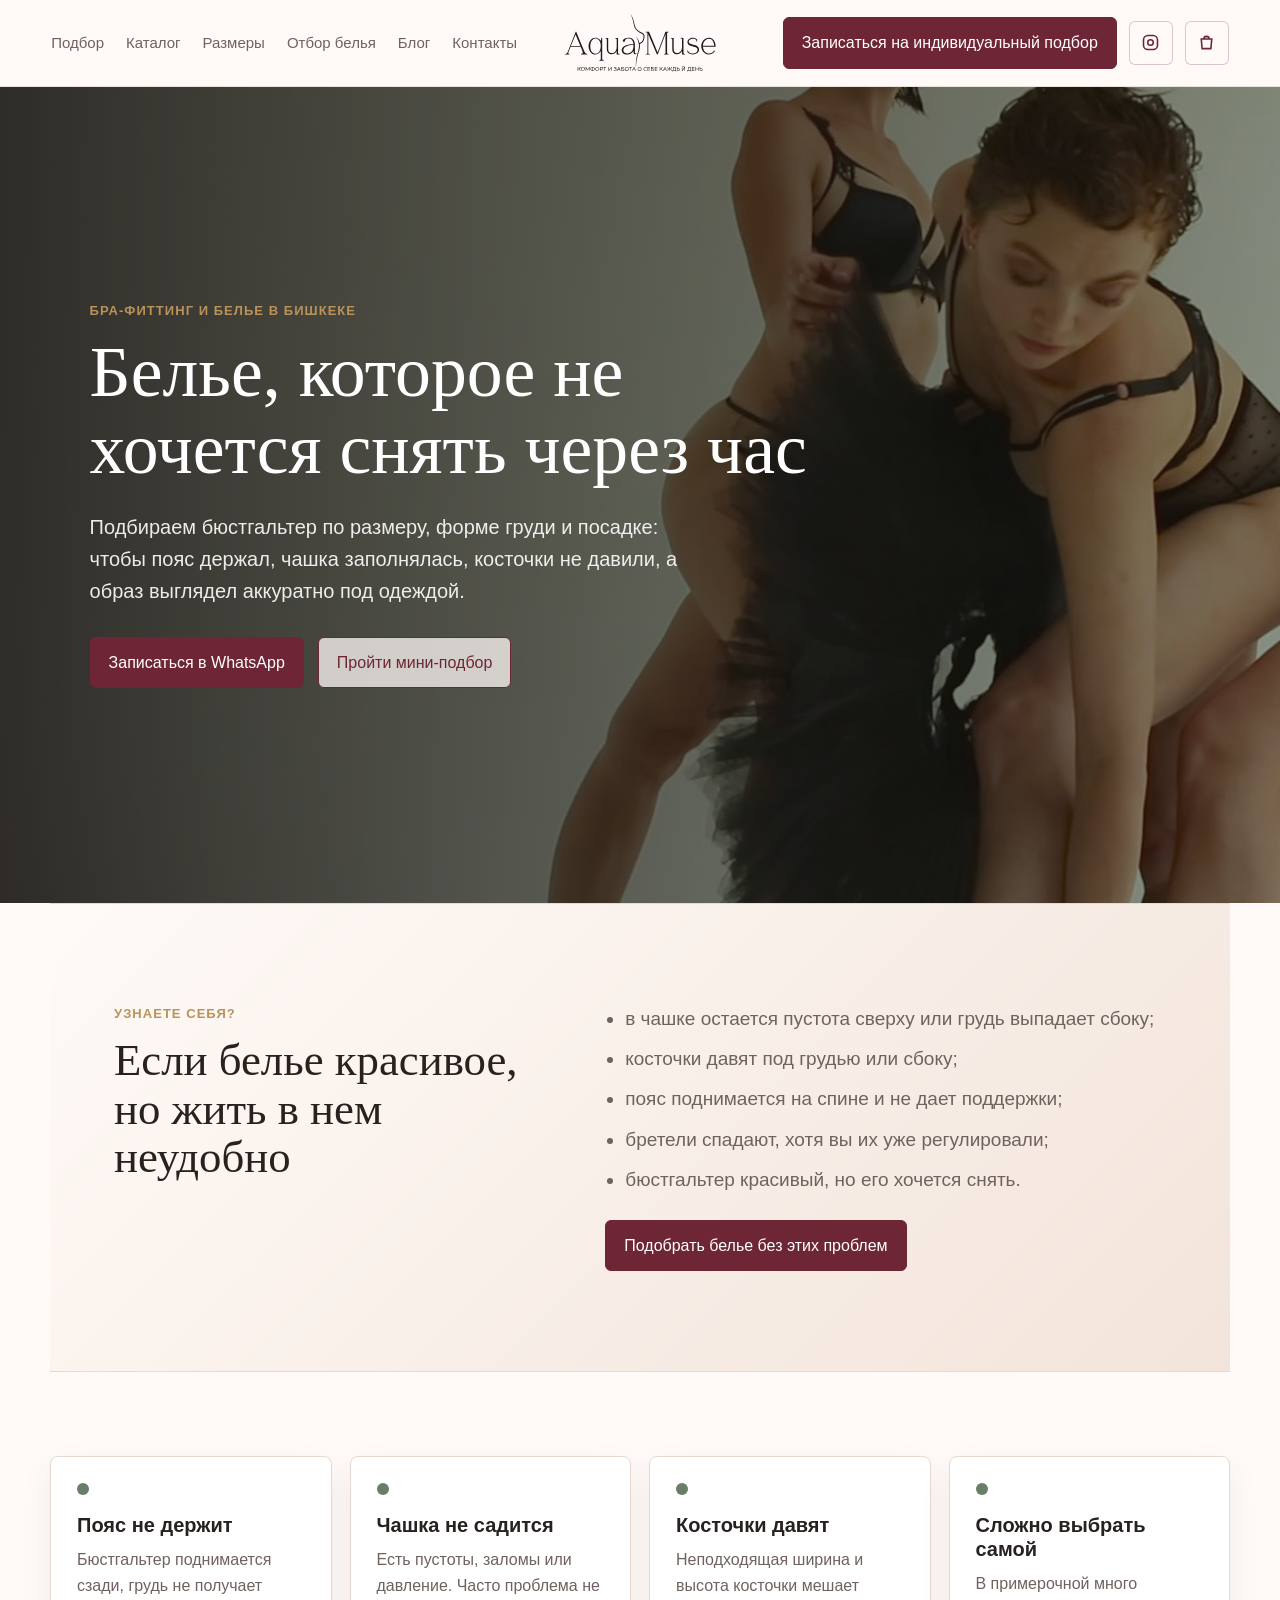
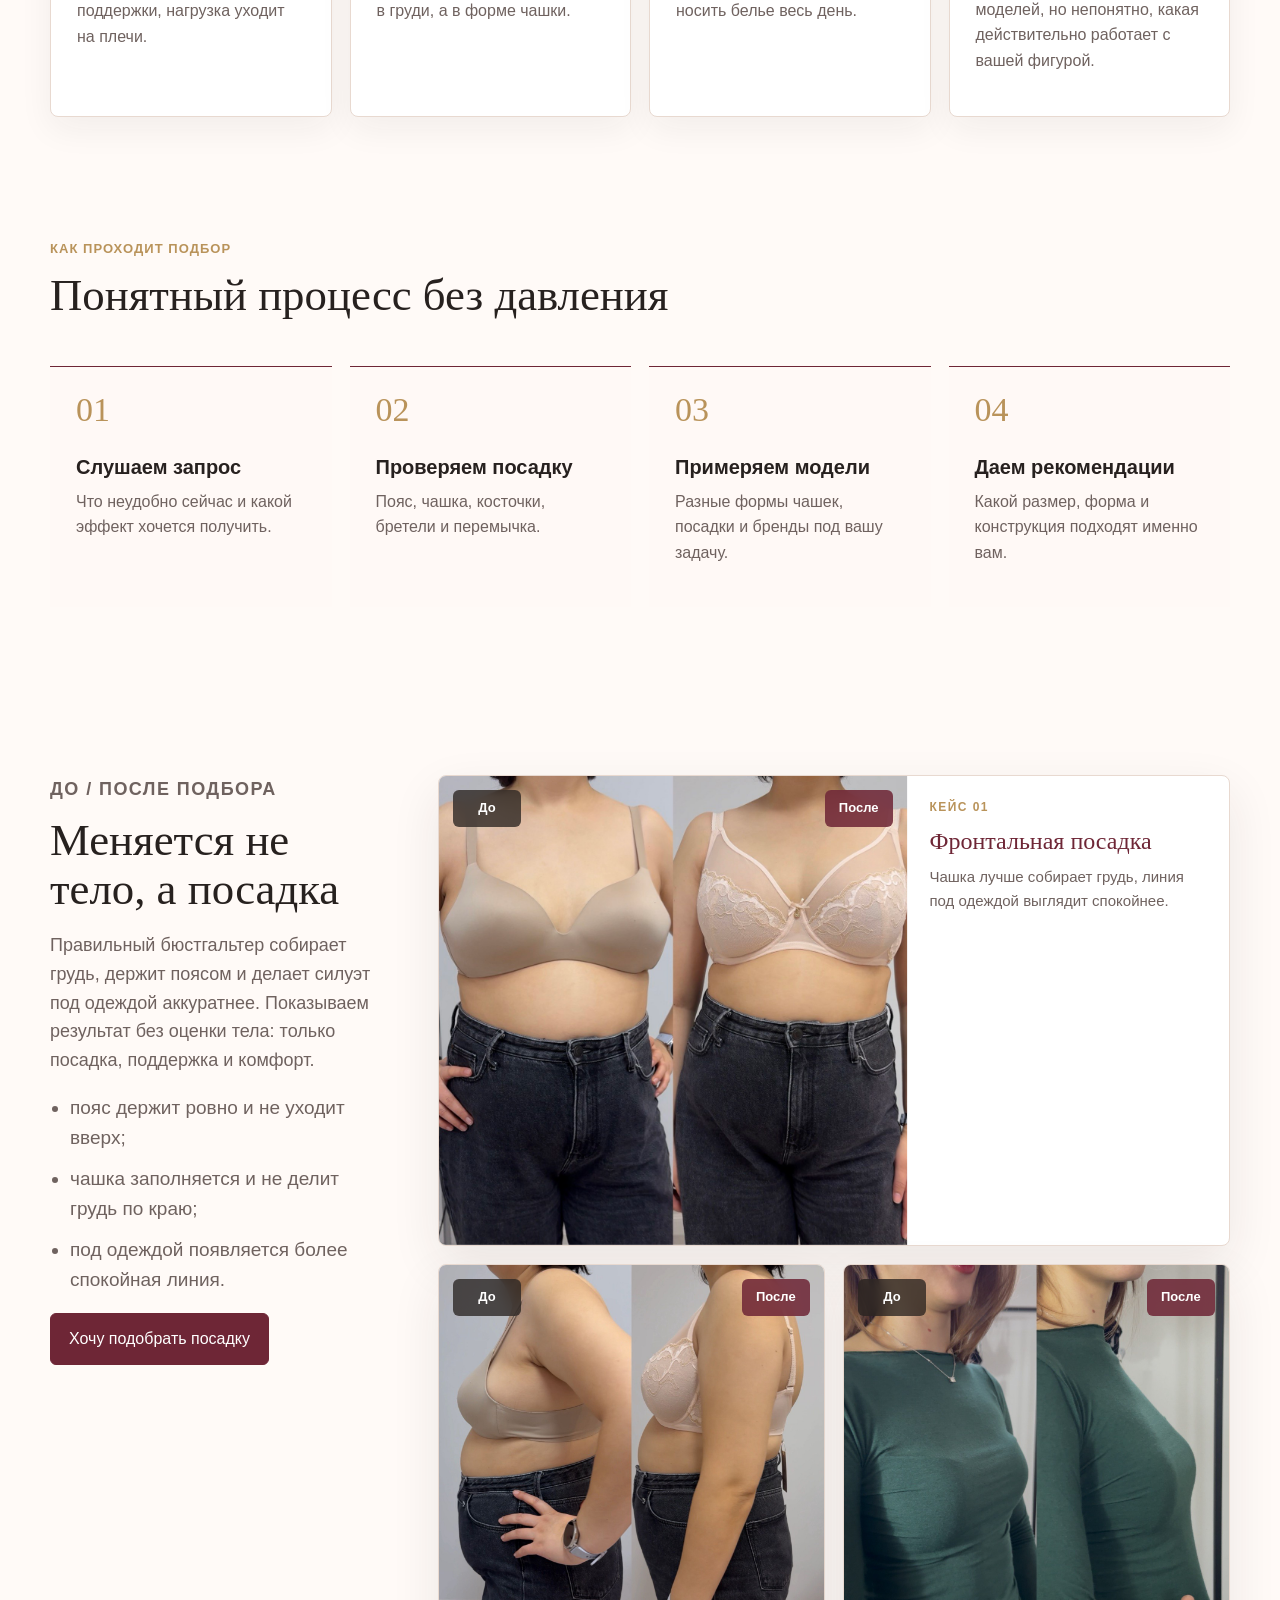
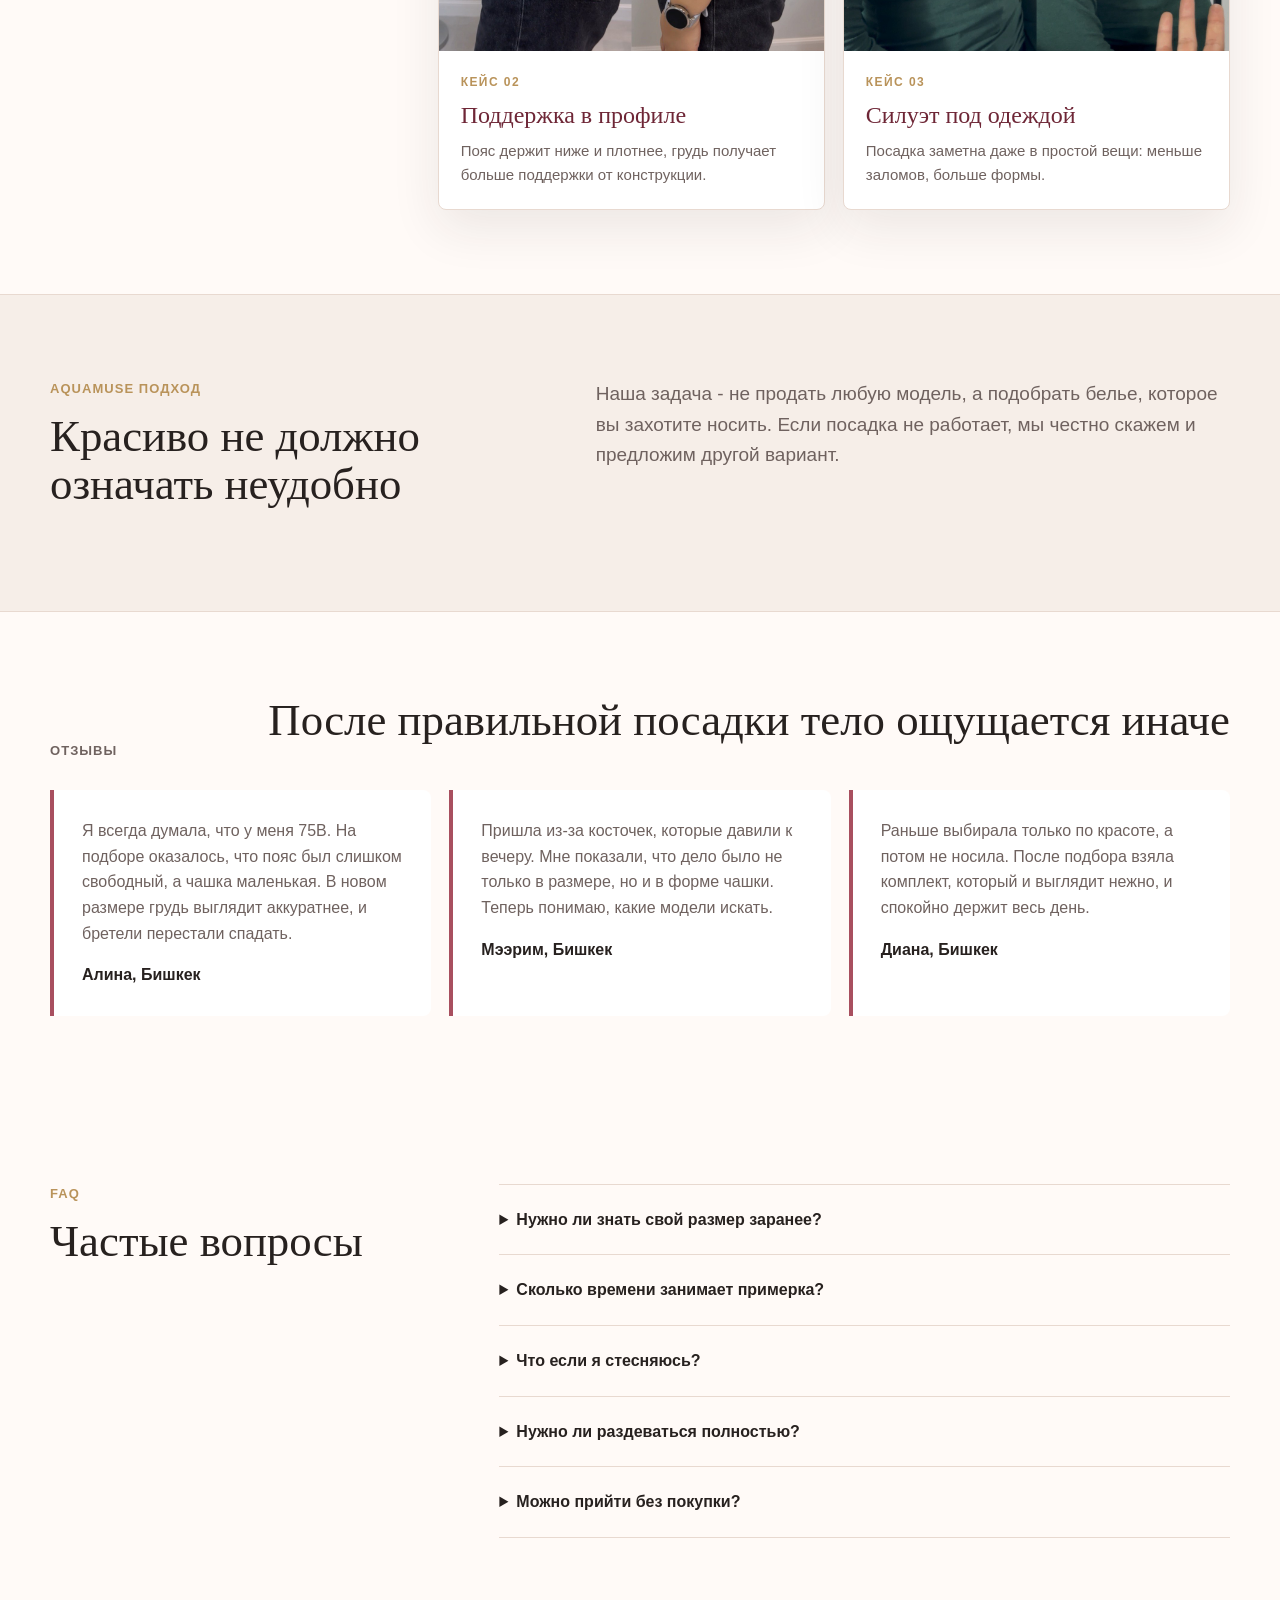
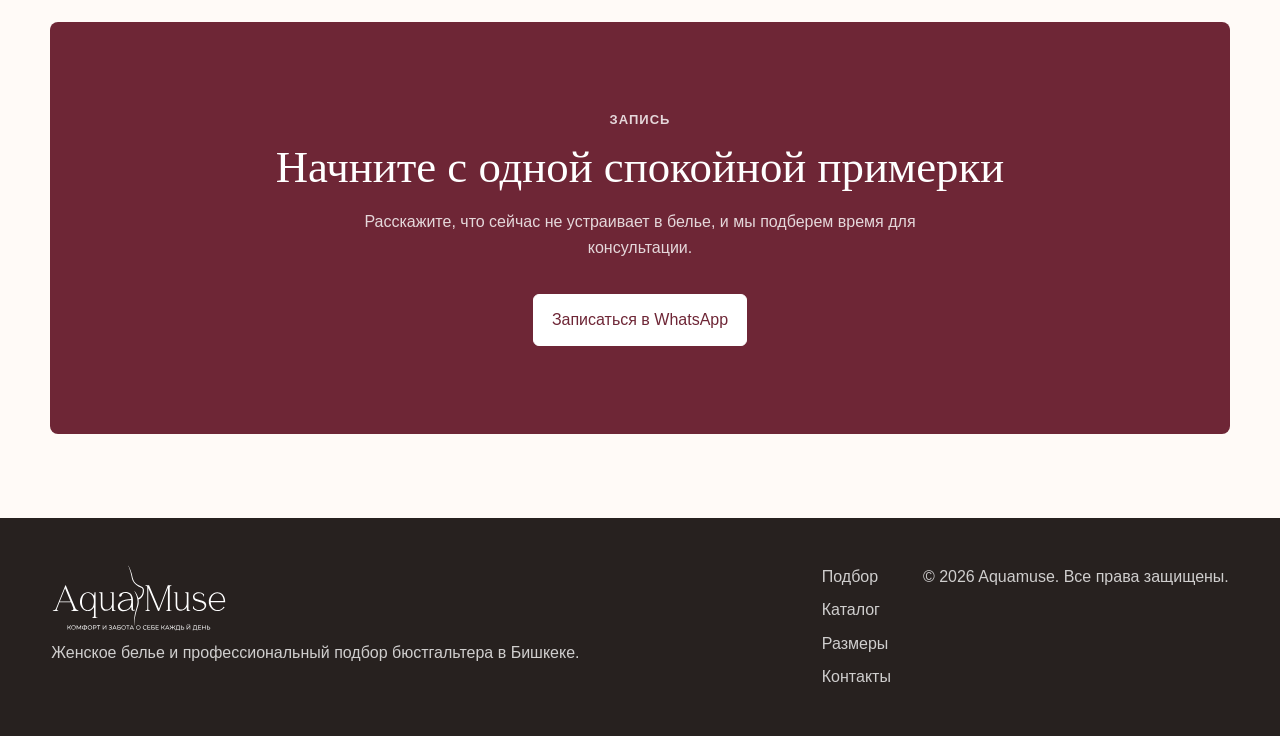
==== commit 4cec6ef4: "Remove customer-facing helper labels" ====
--- a/index.html
+++ b/index.html
@@ -66,11 +66,6 @@
           <a class="button primary" href="https://wa.me/996550333087?text=%D0%97%D0%B4%D1%80%D0%B0%D0%B2%D1%81%D1%82%D0%B2%D1%83%D0%B9%D1%82%D0%B5!%20%D0%A5%D0%BE%D1%87%D1%83%20%D0%B7%D0%B0%D0%BF%D0%B8%D1%81%D0%B0%D1%82%D1%8C%D1%81%D1%8F%20%D0%BD%D0%B0%20%D0%BF%D0%BE%D0%B4%D0%B1%D0%BE%D1%80%20%D0%B1%D0%B5%D0%BB%D1%8C%D1%8F%20%D0%B2%20Aquamuse.">Записаться в WhatsApp</a>
           <a class="button secondary" href="razmery.html">Пройти мини-подбор</a>
         </div>
-        <dl class="hero-stats" aria-label="Преимущества Aquamuse">
-          <div><dt>30-45 мин</dt><dd>бережная примерка</dd></div>
-          <div><dt>1:1</dt><dd>личная консультация</dd></div>
-          <div><dt>разные</dt><dd>размеры и посадки</dd></div>
-        </dl>
       </div>
     </section>
 
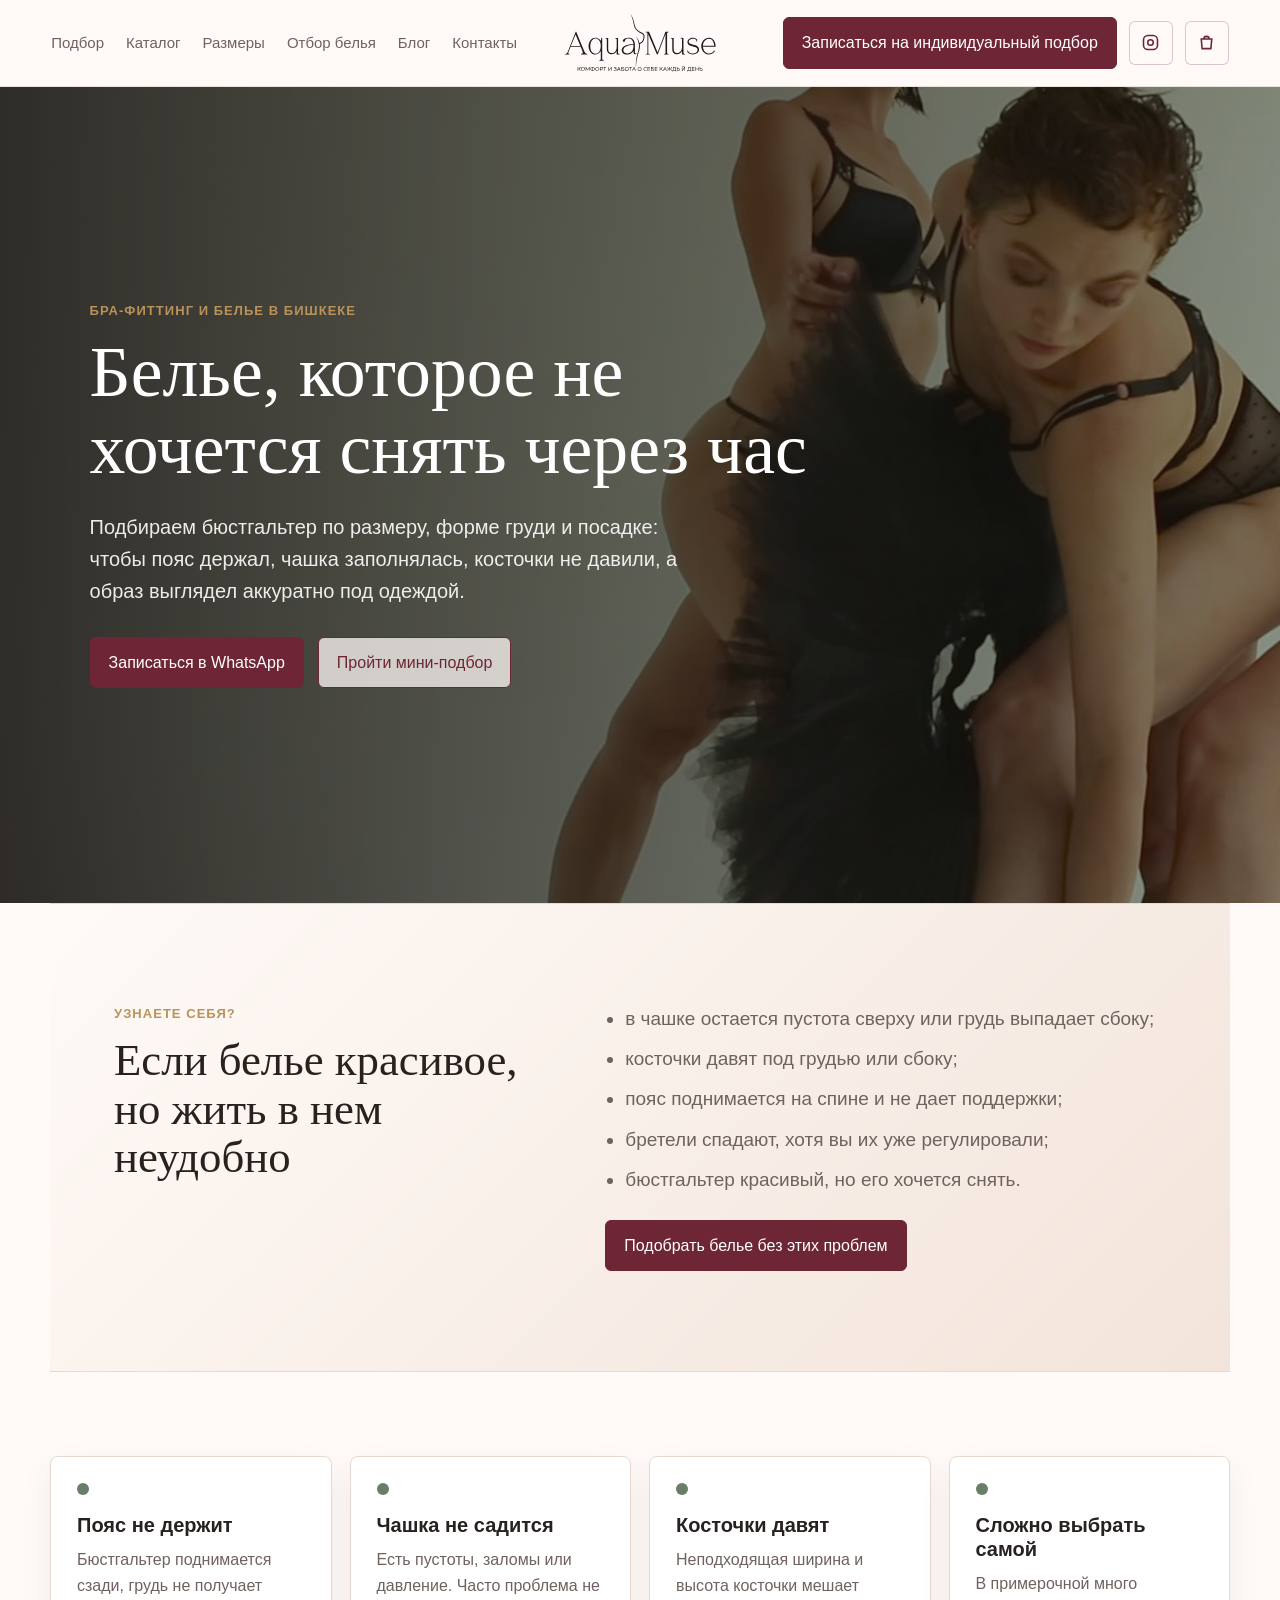
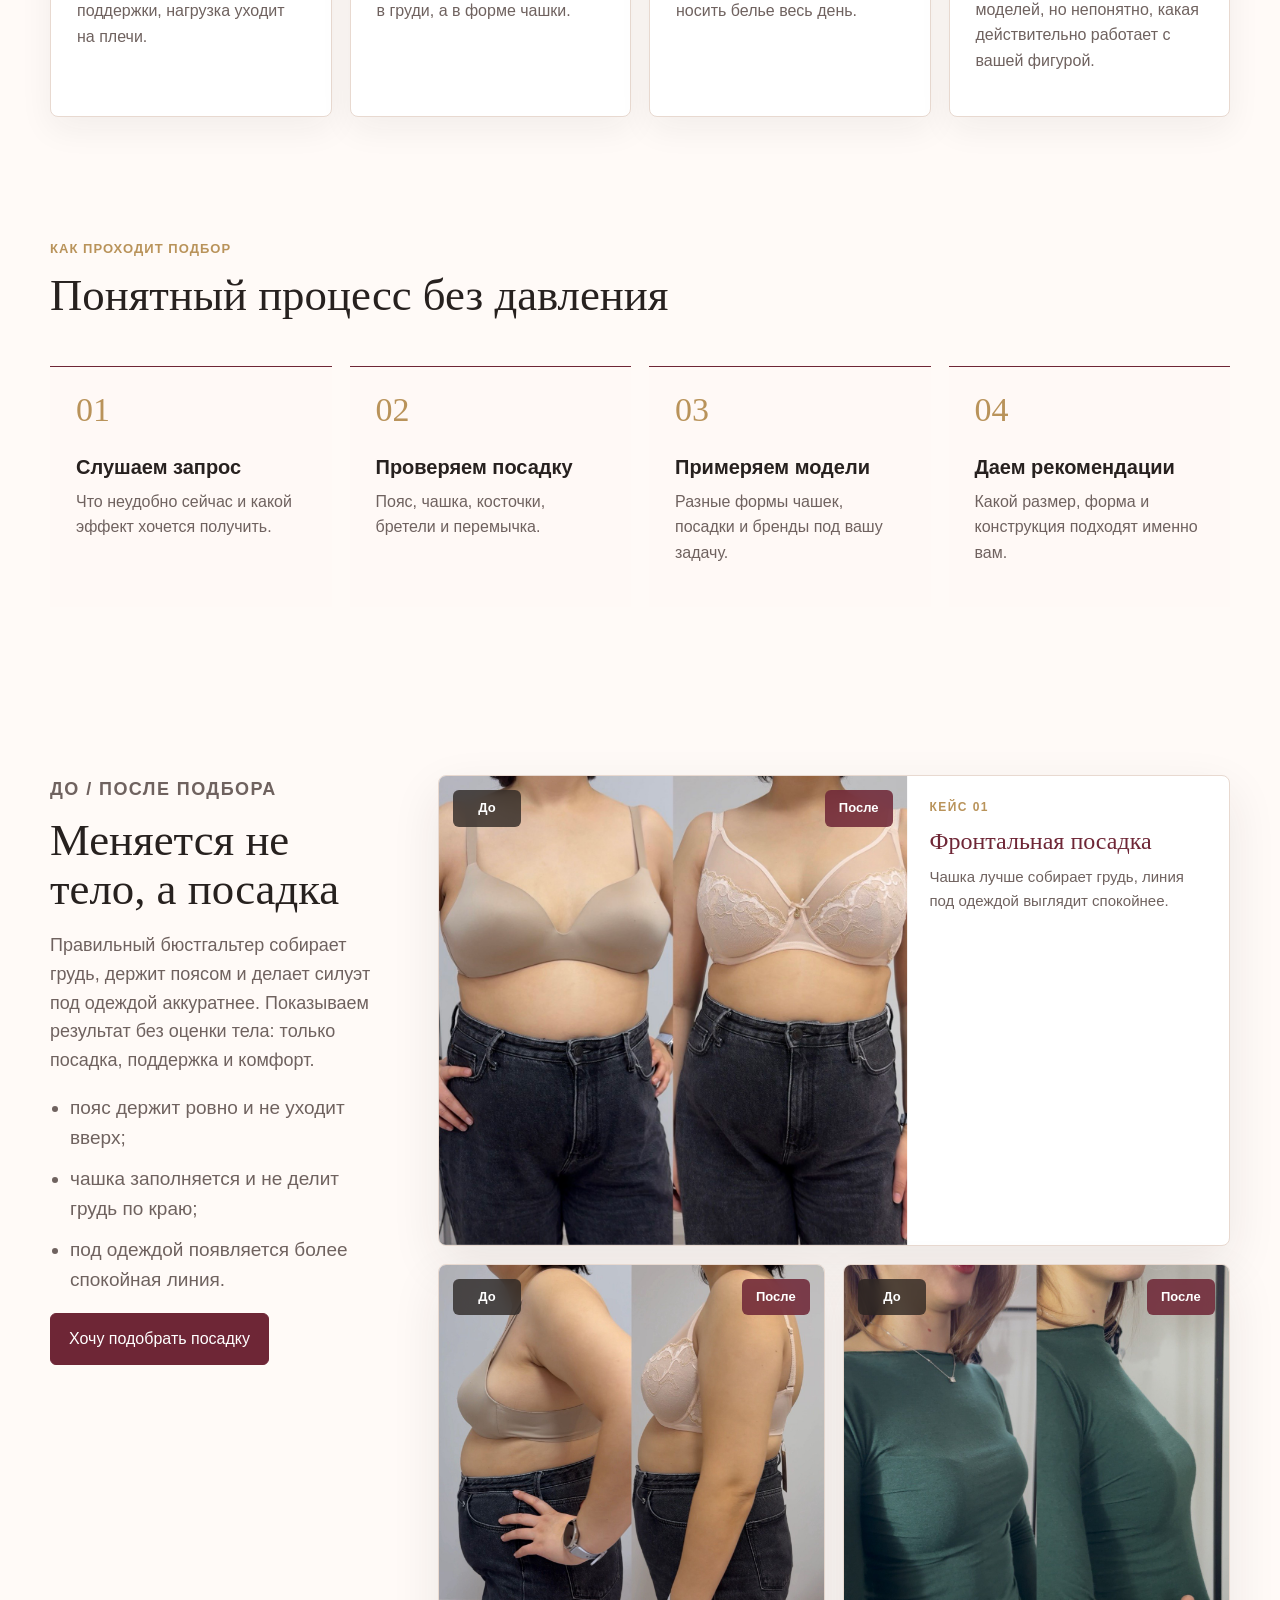
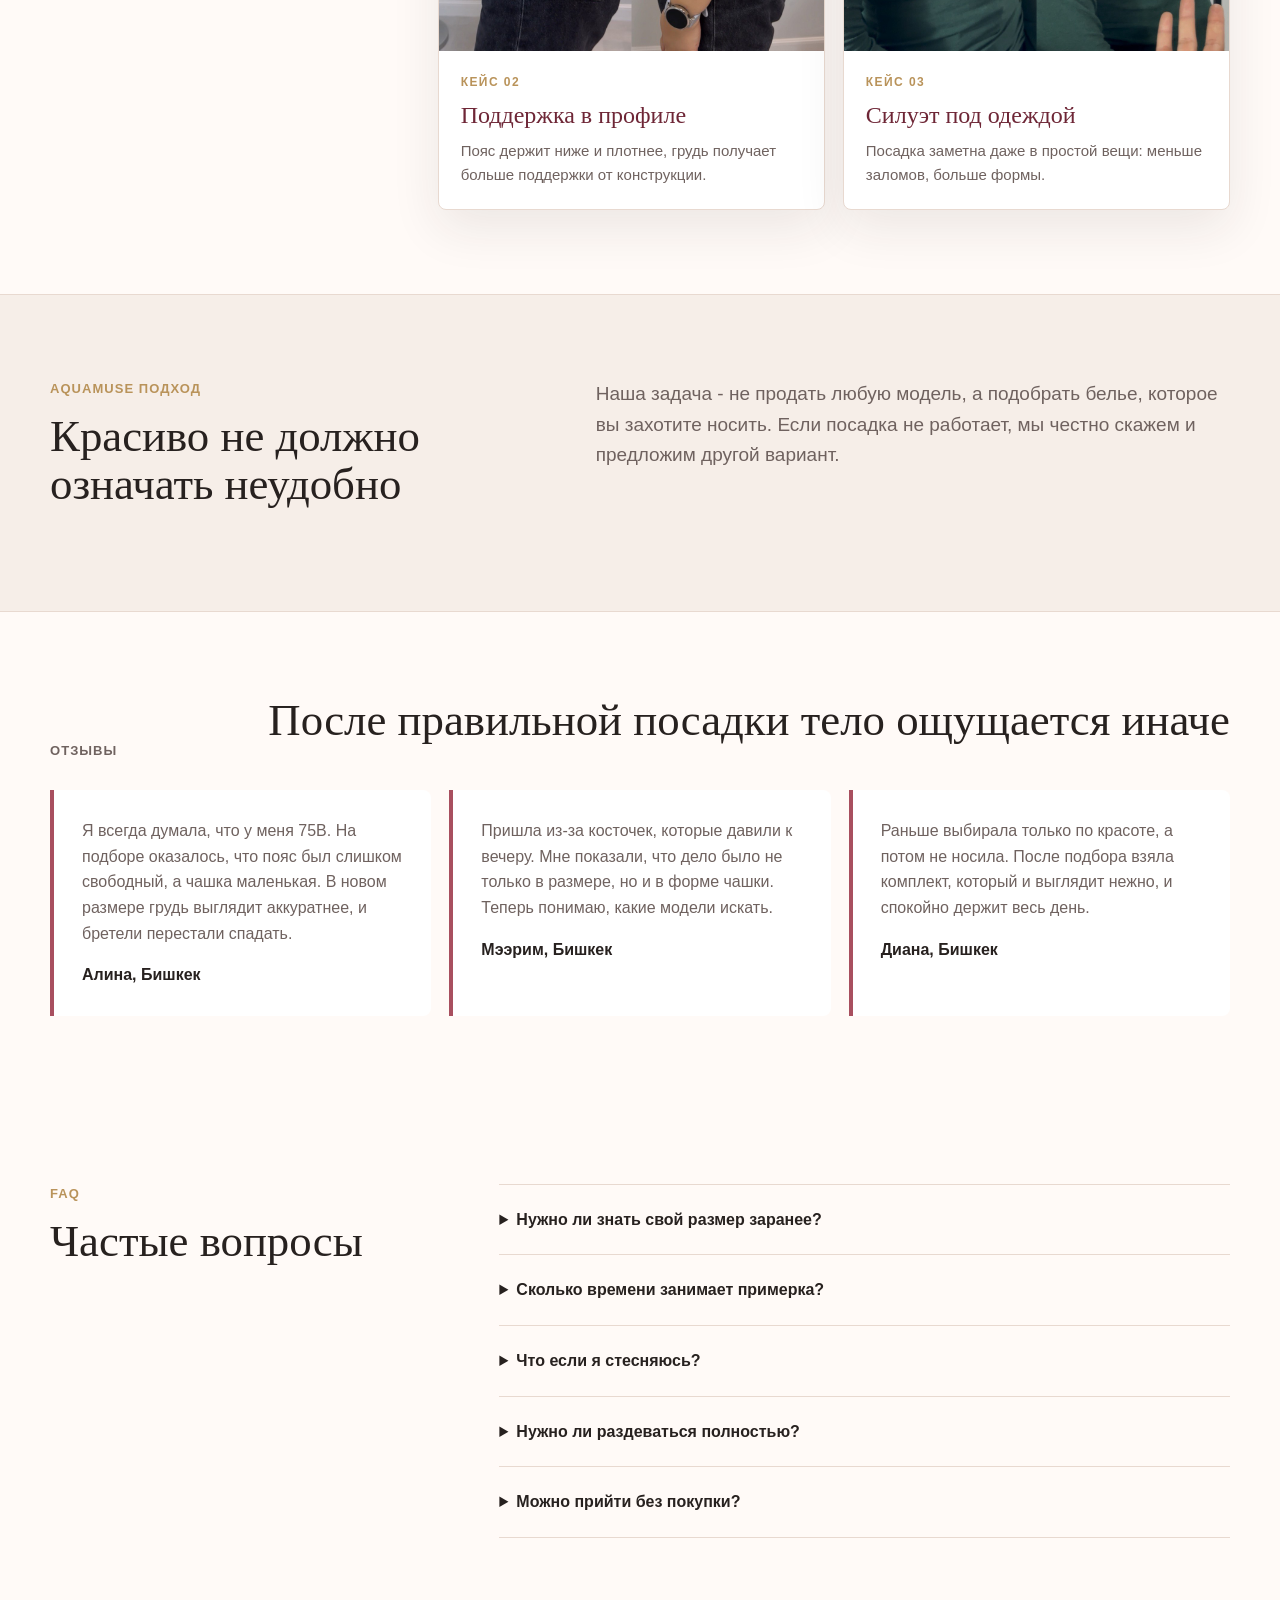
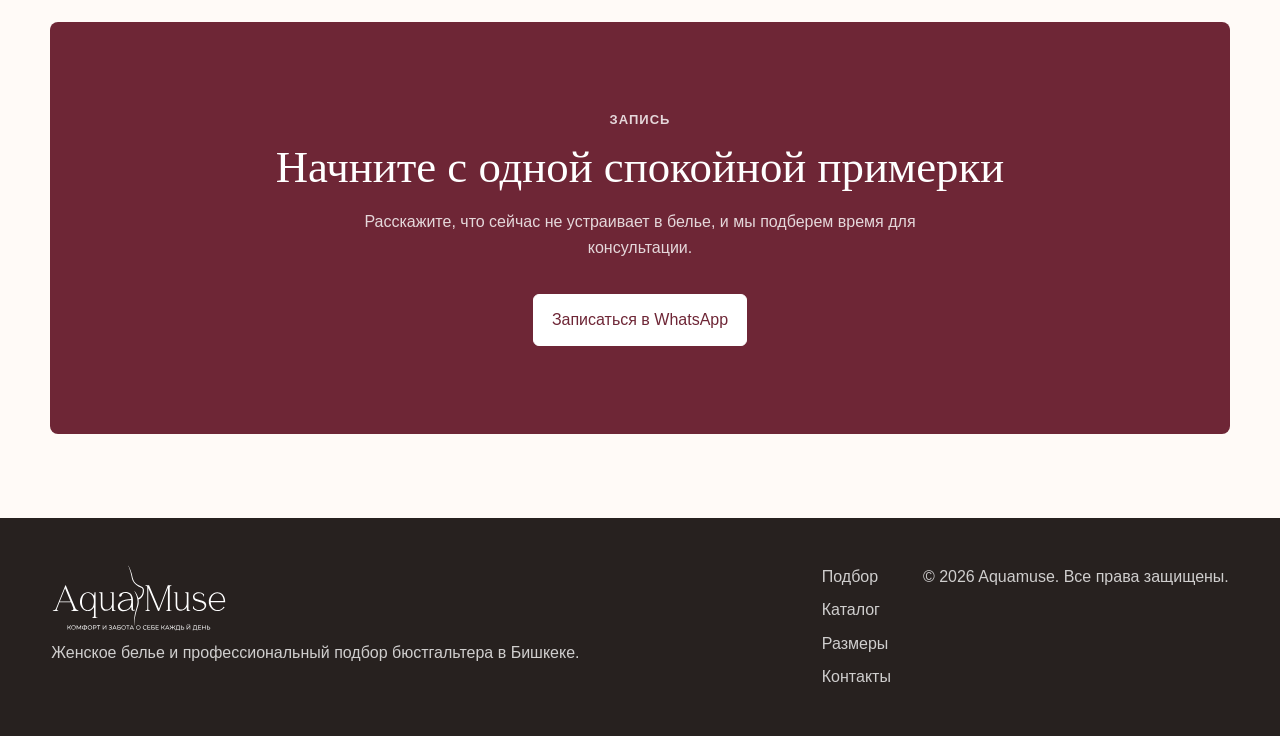
==== commit 191cfcc7: "Show Instagram in mobile header" ====
--- a/index.html
+++ b/index.html
@@ -12,7 +12,7 @@
   <meta property="og:url" content="https://aquamuse.store/">
   <meta property="og:image" content="https://aquamuse.store/assets/aquamuse-hero-poster.jpg">
   <link rel="icon" href="assets/favicon.svg" type="image/svg+xml">
-  <link rel="stylesheet" href="styles.css">
+  <link rel="stylesheet" href="styles.css?v=20260915-mobile-instagram">
   <script type="application/ld+json">
   {
     "@context": "https://schema.org",
--- a/styles.css
+++ b/styles.css
@@ -2450,32 +2450,46 @@
 }
 
 @media (max-width: 980px) {
-  .site-header { grid-template-columns: auto auto auto; }
+  .site-header {
+    grid-template-columns: minmax(0, 1fr) auto auto auto;
+    gap: 8px;
+    padding: 14px;
+  }
   .site-header > .brand {
     position: static;
     grid-column: 1;
-    width: 142px;
-    min-width: 142px;
+    grid-row: 1;
+    width: clamp(112px, 34vw, 142px);
+    min-width: 112px;
     transform: none;
+  }
+  .header-social {
+    display: inline-grid;
+    grid-column: 2;
+    grid-row: 1;
+    justify-self: end;
   }
   .nav-toggle {
     display: block;
-    grid-column: 3;
+    grid-column: 4;
+    grid-row: 1;
     justify-self: end;
   }
   .header-cart {
-    grid-column: 2;
+    grid-column: 3;
+    grid-row: 1;
     justify-self: end;
   }
   .main-nav {
     display: none;
     grid-column: 1 / -1;
+    grid-row: 2;
     justify-content: start;
     flex-wrap: wrap;
     padding: 12px 0 4px;
   }
   .main-nav.open { display: flex; }
-  .header-cta, .header-social { display: none; }
+  .header-cta { display: none; }
   .pain-list, .fit-grid, .brand-list, .blog-grid, .product-grid.large, .measure-grid { grid-template-columns: repeat(2, 1fr); }
   .home-featured-grid { grid-template-columns: repeat(3, minmax(0, 1fr)); }
   .fit-check-layout { grid-template-columns: 1fr; gap: 18px; padding-top: 22px; }
@@ -2583,8 +2597,14 @@
   .cart-actions .button,
   .cart-actions button,
   .cart-remove { width: 100%; }
-  .product-modal { padding: 10px; align-items: end; }
-  .product-modal-panel { max-height: calc(100vh - 20px); }
+  .product-modal {
+    align-items: start;
+    padding: calc(58px + env(safe-area-inset-top, 0px)) 10px 10px;
+  }
+  .product-modal-panel {
+    max-height: calc(100vh - 68px - env(safe-area-inset-top, 0px));
+    max-height: calc(100dvh - 68px - env(safe-area-inset-top, 0px));
+  }
   .product-modal-grid { gap: 20px; padding: 14px; }
   .product-gallery-main img { aspect-ratio: 3 / 4.1; max-height: none; }
   .product-details h2 { font-size: 29px; }
